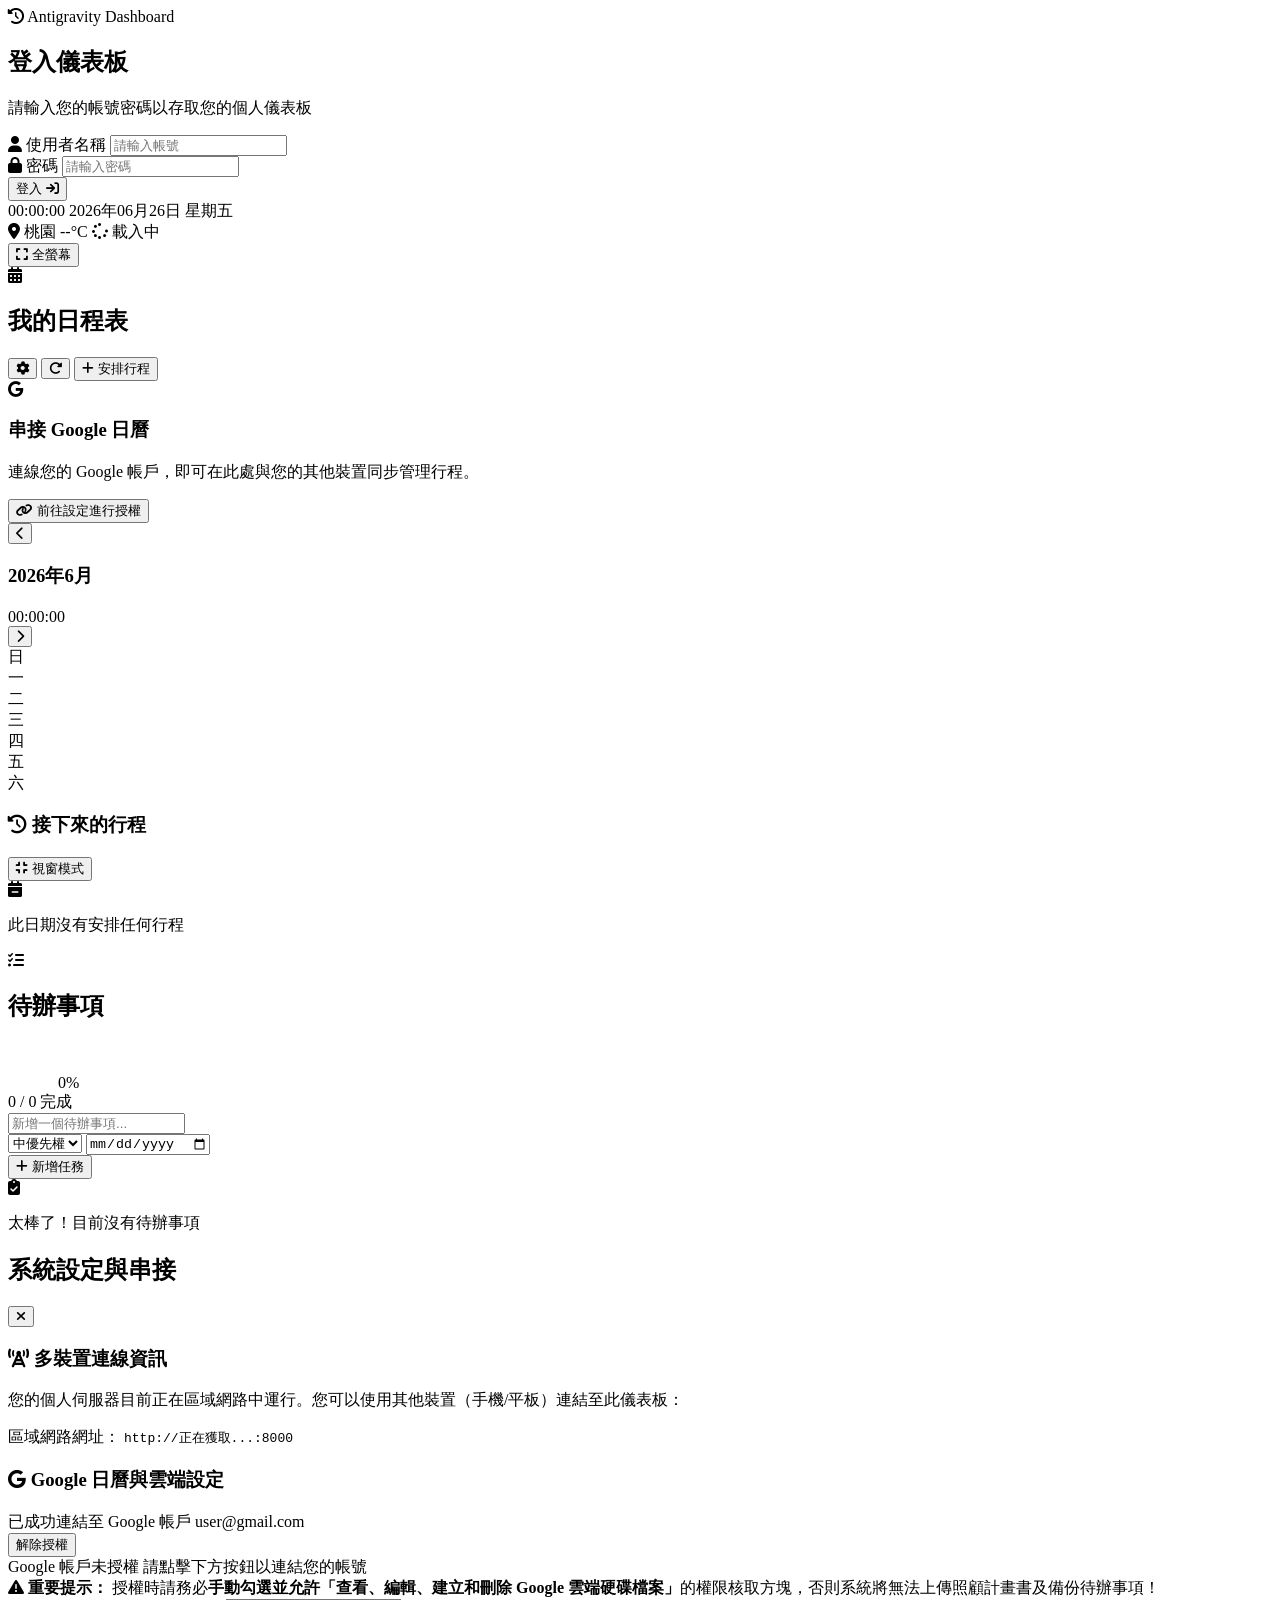
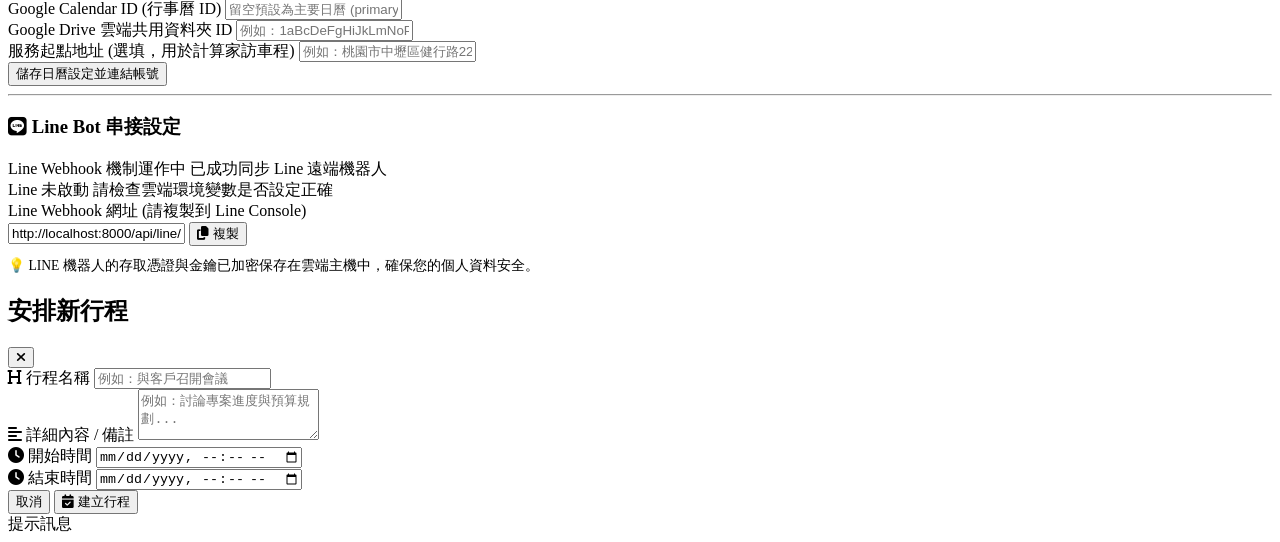
==== static/index.html @ 128f820b "Enhance cloud sync to backup case records and add warning note for Google Drive permissions in Setti" ====
<!DOCTYPE html>
<html lang="zh-TW">
<head>
    <script>
        window.onerror = function(message, source, lineno, colno, error) {
            var payload = {
                message: message || '',
                source: source || '',
                lineno: lineno || 0,
                colno: colno || 0,
                stack: error ? error.stack : ''
            };
            fetch('/api/debug/js-error', {
                method: 'POST',
                headers: { 'Content-Type': 'application/json' },
                body: JSON.stringify(payload)
            }).catch(function(){});
            return false;
        };
    </script>
    <meta charset="UTF-8">
    <meta name="viewport" content="width=device-width, initial-scale=1.0">
    <title>個人智能生活儀表板 - 行事曆 & 待辦事項</title>
    <!-- Google Fonts -->
    <link rel="preconnect" href="https://fonts.googleapis.com">
    <link rel="preconnect" href="https://fonts.gstatic.com" crossorigin>
    <link href="https://fonts.googleapis.com/css2?family=Inter:wght@300;400;500;600;700&family=Outfit:wght@300;400;500;600;700;800&display=swap" rel="stylesheet">
    <!-- FontAwesome for Icons -->
    <link rel="stylesheet" href="https://cdnjs.cloudflare.com/ajax/libs/font-awesome/6.4.0/css/all.min.css">
    <!-- Main Stylesheet -->
    <link rel="stylesheet" href="/styles.css?v=20.0">
</head>
<body>
    
    <!-- Background Glowing Orbs -->
    <div class="orb-container">
        <div class="orb orb-1"></div>
        <div class="orb orb-2"></div>
        <div class="orb orb-3"></div>
    </div>

    <!-- 1. LOGIN / REGISTER VIEW -->
    <div id="login-view" class="auth-container hidden">
        <div class="auth-card">
            <div class="auth-header">
                <div class="logo">
                    <i class="fa-solid fa-clock-rotate-left logo-icon"></i>
                    <span>Antigravity Dashboard</span>
                </div>
                <h2 id="auth-title">登入儀表板</h2>
                <p id="auth-subtitle">請輸入您的帳號密碼以存取您的個人儀表板</p>
            </div>
            
            <form id="auth-form" onsubmit="handleAuthSubmit(event)">
                <div class="input-group">
                    <label for="username"><i class="fa-solid fa-user"></i> 使用者名稱</label>
                    <input type="text" id="username" required placeholder="請輸入帳號" autocomplete="username">
                </div>
                
                <div class="input-group">
                    <label for="password"><i class="fa-solid fa-lock"></i> 密碼</label>
                    <input type="password" id="password" required placeholder="請輸入密碼" autocomplete="current-password">
                </div>
                
                <div id="auth-error" class="error-msg hidden"></div>
                
                <button type="submit" id="auth-submit-btn" class="btn btn-primary btn-block">
                    <span>登入</span> <i class="fa-solid fa-arrow-right-to-bracket"></i>
                </button>
            </form>
        </div>
    </div>

    <!-- 2. MAIN DASHBOARD VIEW -->
    <div id="dashboard-view" class="dashboard-container hidden">
        
        <!-- Header -->
        <header class="dashboard-header">
            <div class="header-left">
                <div class="clock-display">
                    <span id="clock-time">00:00:00</span>
                    <span id="clock-date">2026年06月26日 星期五</span>
                </div>
            </div>
            
            <!-- Real-time Weather Widget -->
            <div class="header-center">
                <div class="weather-display" id="weather-widget">
                    <div class="weather-info">
                        <span class="weather-location"><i class="fa-solid fa-location-dot"></i> 桃園</span>
                        <span id="weather-temp">--°C</span>
                        <span id="weather-cond"><i class="fa-solid fa-spinner fa-spin"></i> 載入中</span>
                    </div>
                </div>
            </div>
            
            <div class="header-right">
                <button class="btn btn-secondary" id="fullscreen-btn" onclick="toggleFullscreen()" title="切換全螢幕">
                    <i class="fa-solid fa-expand"></i> <span>全螢幕</span>
                </button>
            </div>
        </header>

        <!-- Main Workspace Grid -->
        <main class="dashboard-grid">
            
            <!-- Left Side: Google Calendar Sync -->
            <section class="grid-card calendar-card">
                <div class="card-header">
                    <div class="header-title">
                        <i class="fa-solid fa-calendar-days icon-accent-calendar"></i>
                        <h2>我的日程表</h2>
                    </div>
                    <div class="card-actions">
                        <button class="btn btn-secondary btn-icon-only" onclick="openSettingsModal()" title="系統設定">
                            <i class="fa-solid fa-gear"></i>
                        </button>
                        <button class="btn btn-secondary btn-icon-only" onclick="fetchEvents()" title="重新整理">
                            <i class="fa-solid fa-rotate-right"></i>
                        </button>
                        <button class="btn btn-primary" onclick="openAddEventModal()">
                            <i class="fa-solid fa-plus"></i> <span>安排行程</span>
                        </button>
                    </div>
                </div>

                <!-- Calendar Content -->
                <div id="calendar-disconnected-state" class="calendar-disconnected-overlay hidden">
                    <div class="disconnected-content">
                        <div class="icon-glow">
                            <i class="fa-brands fa-google"></i>
                        </div>
                        <h3>串接 Google 日曆</h3>
                        <p>連線您的 Google 帳戶，即可在此處與您的其他裝置同步管理行程。</p>
                        <button class="btn btn-primary" onclick="openSettingsModal()">
                            <i class="fa-solid fa-link"></i> 前往設定進行授權
                        </button>
                    </div>
                </div>

                <div id="calendar-connected-state" class="calendar-inner-grid">
                    <!-- Mini Month Calendar -->
                    <div class="mini-calendar-container">
                        <div class="mini-calendar-header">
                            <button onclick="changeMonth(-1)"><i class="fa-solid fa-chevron-left"></i></button>
                            <div class="calendar-title-group">
                                <h3 id="mini-calendar-month-year">2026年6月</h3>
                                <span id="mini-calendar-clock" class="mini-calendar-clock hidden">00:00:00</span>
                            </div>
                            <button onclick="changeMonth(1)"><i class="fa-solid fa-chevron-right"></i></button>
                        </div>
                        <div class="mini-calendar-weekdays">
                            <div>日</div><div>一</div><div>二</div><div>三</div><div>四</div><div>五</div><div>六</div>
                        </div>
                        <div id="mini-calendar-days" class="mini-calendar-days">
                            <!-- Dynamic days -->
                        </div>
                    </div>
                </div>
            </section>

            <!-- Right Side: Vertical Card Split into Upper (Upcoming Events) and Lower (To-Dos) -->
            <section class="grid-card todo-card split-vertical-card">
                <!-- Upper Half: 接下來的行程 -->
                <div class="split-card-section upper-section">
                    <div class="events-timeline">
                        <div class="events-timeline-header">
                            <h3><i class="fa-solid fa-clock-rotate-left icon-accent-calendar"></i> 接下來的行程</h3>
                            <button class="btn btn-secondary btn-sm" id="fullscreen-btn-inline" onclick="toggleFullscreen()" title="切換全螢幕">
                                <i class="fa-solid fa-compress"></i> <span>視窗模式</span>
                            </button>
                        </div>
                        <div id="events-list-empty" class="empty-state hidden">
                            <i class="fa-solid fa-calendar-minus empty-icon"></i>
                            <p>此日期沒有安排任何行程</p>
                        </div>
                        <div id="events-list" class="events-list">
                            <!-- Dynamic events -->
                        </div>
                    </div>
                </div>

                <div class="split-section-divider"></div>

                <!-- Lower Half: 待辦事項 -->
                <div class="split-card-section lower-section">
                    <div class="card-header">
                        <div class="header-title">
                            <i class="fa-solid fa-list-check icon-accent-todo"></i>
                            <h2>待辦事項</h2>
                        </div>
                        <div class="todo-progress-container">
                            <div class="progress-ring-box">
                                <svg class="progress-ring" width="46" height="46">
                                    <circle class="progress-ring-bg" stroke="rgba(255,255,255,0.05)" stroke-width="4" fill="transparent" r="18" cx="23" cy="23"/>
                                    <circle id="todo-progress-circle" class="progress-ring-bar" stroke="url(#todo-gradient)" stroke-width="4" stroke-dasharray="113" stroke-dashoffset="113" stroke-linecap="round" fill="transparent" r="18" cx="23" cy="23"/>
                                    <defs>
                                        <linearGradient id="todo-gradient" x1="0%" y1="0%" x2="100%" y2="100%">
                                            <stop offset="0%" stop-color="#ff8c00" />
                                            <stop offset="100%" stop-color="#ff007f" />
                                        </linearGradient>
                                    </defs>
                                </svg>
                                <span id="todo-progress-percentage" class="progress-text">0%</span>
                            </div>
                            <span id="todo-progress-count" class="todo-progress-label">0 / 0 完成</span>
                        </div>
                    </div>

                <!-- Add Todo Form -->
                <form id="todo-form" onsubmit="handleAddTodo(event)" class="todo-input-form">
                    <div class="todo-input-row">
                        <input type="text" id="todo-input-title" placeholder="新增一個待辦事項..." required autocomplete="off">
                        
                        <div class="todo-input-meta">
                            <select id="todo-input-priority" class="priority-select">
                                <option value="low">低優先權</option>
                                <option value="medium" selected>中優先權</option>
                                <option value="high">高優先權</option>
                            </select>
                            
                            <input type="date" id="todo-input-date" class="date-select">
                        </div>
                    </div>
                    <button type="submit" class="btn btn-todo-add">
                        <i class="fa-solid fa-plus"></i> 新增任務
                    </button>
                </form>

                <!-- Todo Scroll List -->
                <div class="todo-list-container">
                    <div id="todo-list-empty" class="empty-state hidden">
                        <i class="fa-solid fa-clipboard-check empty-icon"></i>
                        <p>太棒了！目前沒有待辦事項</p>
                    </div>
                    <ul id="todo-list" class="todo-list">
                        <!-- Dynamic items -->
                    </ul>
                </div>
                </div>
            </section>
        </main>
    </div>

    <!-- 3. SETTINGS MODAL -->
    <div id="settings-modal" class="modal-overlay hidden" onclick="closeSettingsModalOnOverlay(event)">
        <div class="modal-card settings-card" onclick="event.stopPropagation()">
            <div class="modal-header">
                <h2>系統設定與串接</h2>
                <button class="btn-close" onclick="closeSettingsModal()"><i class="fa-solid fa-xmark"></i></button>
            </div>
            
            <div class="modal-body settings-body">
                
                <!-- Access Info Card -->
                <div class="settings-section info-section">
                    <h3><i class="fa-solid fa-tower-cell"></i> 多裝置連線資訊</h3>
                    <p>您的個人伺服器目前正在區域網路中運行。您可以使用其他裝置（手機/平板）連結至此儀表板：</p>
                    <div class="connection-url-box">
                        <span class="url-label">區域網路網址：</span>
                        <code id="local-ip-address">http://正在獲取...:8000</code>
                    </div>
                </div>

                <!-- Google Calendar Section -->
                <div class="settings-section">
                    <h3><i class="fa-brands fa-google"></i> Google 日曆與雲端設定</h3>
                    
                    <div id="google-status-connected" class="api-status-card connected hidden">
                        <div class="status-indicator-dot"></div>
                        <div class="status-info">
                            <span class="status-title">已成功連結至 Google 帳戶</span>
                            <span id="google-user-email" class="status-desc">user@gmail.com</span>
                        </div>
                        <button class="btn btn-danger btn-sm" onclick="disconnectGoogle()">解除授權</button>
                    </div>

                    <div id="google-status-disconnected" class="api-status-card disconnected">
                        <div class="status-indicator-dot"></div>
                        <div class="status-info">
                            <span class="status-title">Google 帳戶未授權</span>
                            <span class="status-desc">請點擊下方按鈕以連結您的帳號</span>
                        </div>
                    </div>

                    <div class="google-auth-warning-alert">
                        <i class="fa-solid fa-triangle-exclamation"></i>
                        <span><strong>重要提示：</strong> 授權時請務必<strong>手動勾選並允許「查看、編輯、建立和刪除 Google 雲端硬碟檔案」</strong>的權限核取方塊，否則系統將無法上傳照顧計畫書及備份待辦事項！</span>
                    </div>

                    <form id="google-settings-form" onsubmit="handleSaveGoogleSettings(event)" class="settings-form">
                        <!-- Hidden inputs for client credentials since they are in environment variables -->
                        <div style="display: none;">
                            <input type="password" id="google-client-id" value="">
                            <input type="password" id="google-client-secret" value="">
                            <textarea id="google-service-account-json"></textarea>
                        </div>

                        <div class="input-group">
                            <label for="google-calendar-id">Google Calendar ID (行事曆 ID)</label>
                            <input type="text" id="google-calendar-id" placeholder="留空預設為主要日曆 (primary)" autocomplete="off">
                        </div>
                        <div class="input-group">
                            <label for="google-drive-folder-id">Google Drive 雲端共用資料夾 ID</label>
                            <input type="text" id="google-drive-folder-id" placeholder="例如：1aBcDeFgHiJkLmNoPqRsTuVwXyZ" autocomplete="off">
                        </div>
                        <div class="input-group">
                            <label for="google-starting-address">服務起點地址 (選填，用於計算家訪車程)</label>
                            <input type="text" id="google-starting-address" placeholder="例如：桃園市中壢區健行路229號" autocomplete="off">
                        </div>
                        
                        <div class="settings-action-row">
                            <button type="submit" class="btn btn-primary">儲存日曆設定並連結帳號</button>
                        </div>
                    </form>
                </div>

                <hr class="settings-divider">

                <!-- Line Bot Section -->
                <div class="settings-section">
                    <h3><i class="fa-brands fa-line"></i> Line Bot 串接設定</h3>
                    
                    <div id="line-status-connected" class="api-status-card connected hidden">
                        <div class="status-indicator-dot"></div>
                        <div class="status-info">
                            <span class="status-title">Line Webhook 機制運作中</span>
                            <span class="status-desc">已成功同步 Line 遠端機器人</span>
                        </div>
                    </div>

                    <div id="line-status-disconnected" class="api-status-card disconnected hidden">
                        <div class="status-indicator-dot"></div>
                        <div class="status-info">
                            <span class="status-title">Line 未啟動</span>
                            <span class="status-desc">請檢查雲端環境變數是否設定正確</span>
                        </div>
                    </div>

                    <form id="line-settings-form" onsubmit="handleSaveLineSettings(event)" class="settings-form">
                        <div class="input-group">
                            <label>Line Webhook 網址 (請複製到 Line Console)</label>
                            <div class="copy-input-row">
                                <input type="text" id="line-webhook-url" readonly value="http://localhost:8000/api/line/webhook">
                                <button type="button" class="btn btn-secondary" onclick="copyWebhookUrl()"><i class="fa-solid fa-copy"></i> 複製</button>
                            </div>
                        </div>

                        <!-- Hidden Line credentials since they are permanently managed in Render Environment -->
                        <div style="display: none;">
                            <input type="password" id="line-channel-token" value="placeholder">
                            <input type="password" id="line-channel-secret" value="placeholder">
                            <input type="password" id="line-user-id" value="placeholder">
                            <input type="password" id="gemini-api-key" value="placeholder">
                        </div>

                        <div class="settings-action-row" style="margin-top: 10px;">
                            <span class="input-helper" style="font-size: 0.85rem; color: var(--text-muted);">
                                💡 LINE 機器人的存取憑證與金鑰已加密保存在雲端主機中，確保您的個人資料安全。
                            </span>
                        </div>
                    </form>
                </div>

            </div>
        </div>
    </div>

    <!-- 4. ADD CALENDAR EVENT MODAL -->
    <div id="add-event-modal" class="modal-overlay hidden" onclick="closeAddEventModalOnOverlay(event)">
        <div class="modal-card event-modal-card" onclick="event.stopPropagation()">
            <div class="modal-header">
                <h2>安排新行程</h2>
                <button class="btn-close" onclick="closeAddEventModal()"><i class="fa-solid fa-xmark"></i></button>
            </div>
            <form id="event-form" onsubmit="handleCreateEvent(event)">
                <div class="modal-body">
                    <div class="input-group">
                        <label for="event-summary"><i class="fa-solid fa-heading"></i> 行程名稱</label>
                        <input type="text" id="event-summary" required placeholder="例如：與客戶召開會議" autocomplete="off">
                    </div>
                    
                    <div class="input-group">
                        <label for="event-description"><i class="fa-solid fa-align-left"></i> 詳細內容 / 備註</label>
                        <textarea id="event-description" placeholder="例如：討論專案進度與預算規劃..." rows="3"></textarea>
                    </div>
                    
                    <div class="modal-form-row">
                        <div class="input-group">
                            <label for="event-start"><i class="fa-solid fa-clock"></i> 開始時間</label>
                            <input type="datetime-local" id="event-start" required>
                        </div>
                        <div class="input-group">
                            <label for="event-end"><i class="fa-solid fa-clock"></i> 結束時間</label>
                            <input type="datetime-local" id="event-end" required>
                        </div>
                    </div>
                </div>
                <div class="modal-footer">
                    <button type="button" class="btn btn-secondary" onclick="closeAddEventModal()">取消</button>
                    <button type="submit" class="btn btn-primary"><i class="fa-solid fa-calendar-check"></i> 建立行程</button>
                </div>
            </form>
        </div>
    </div>

    <!-- Notification Toast -->
    <div id="toast" class="toast-container hidden">
        <span id="toast-message">提示訊息</span>
    </div>

    <!-- Main JS logic -->
    <script src="/app.js?v=20.0"></script>
</body>
</html>
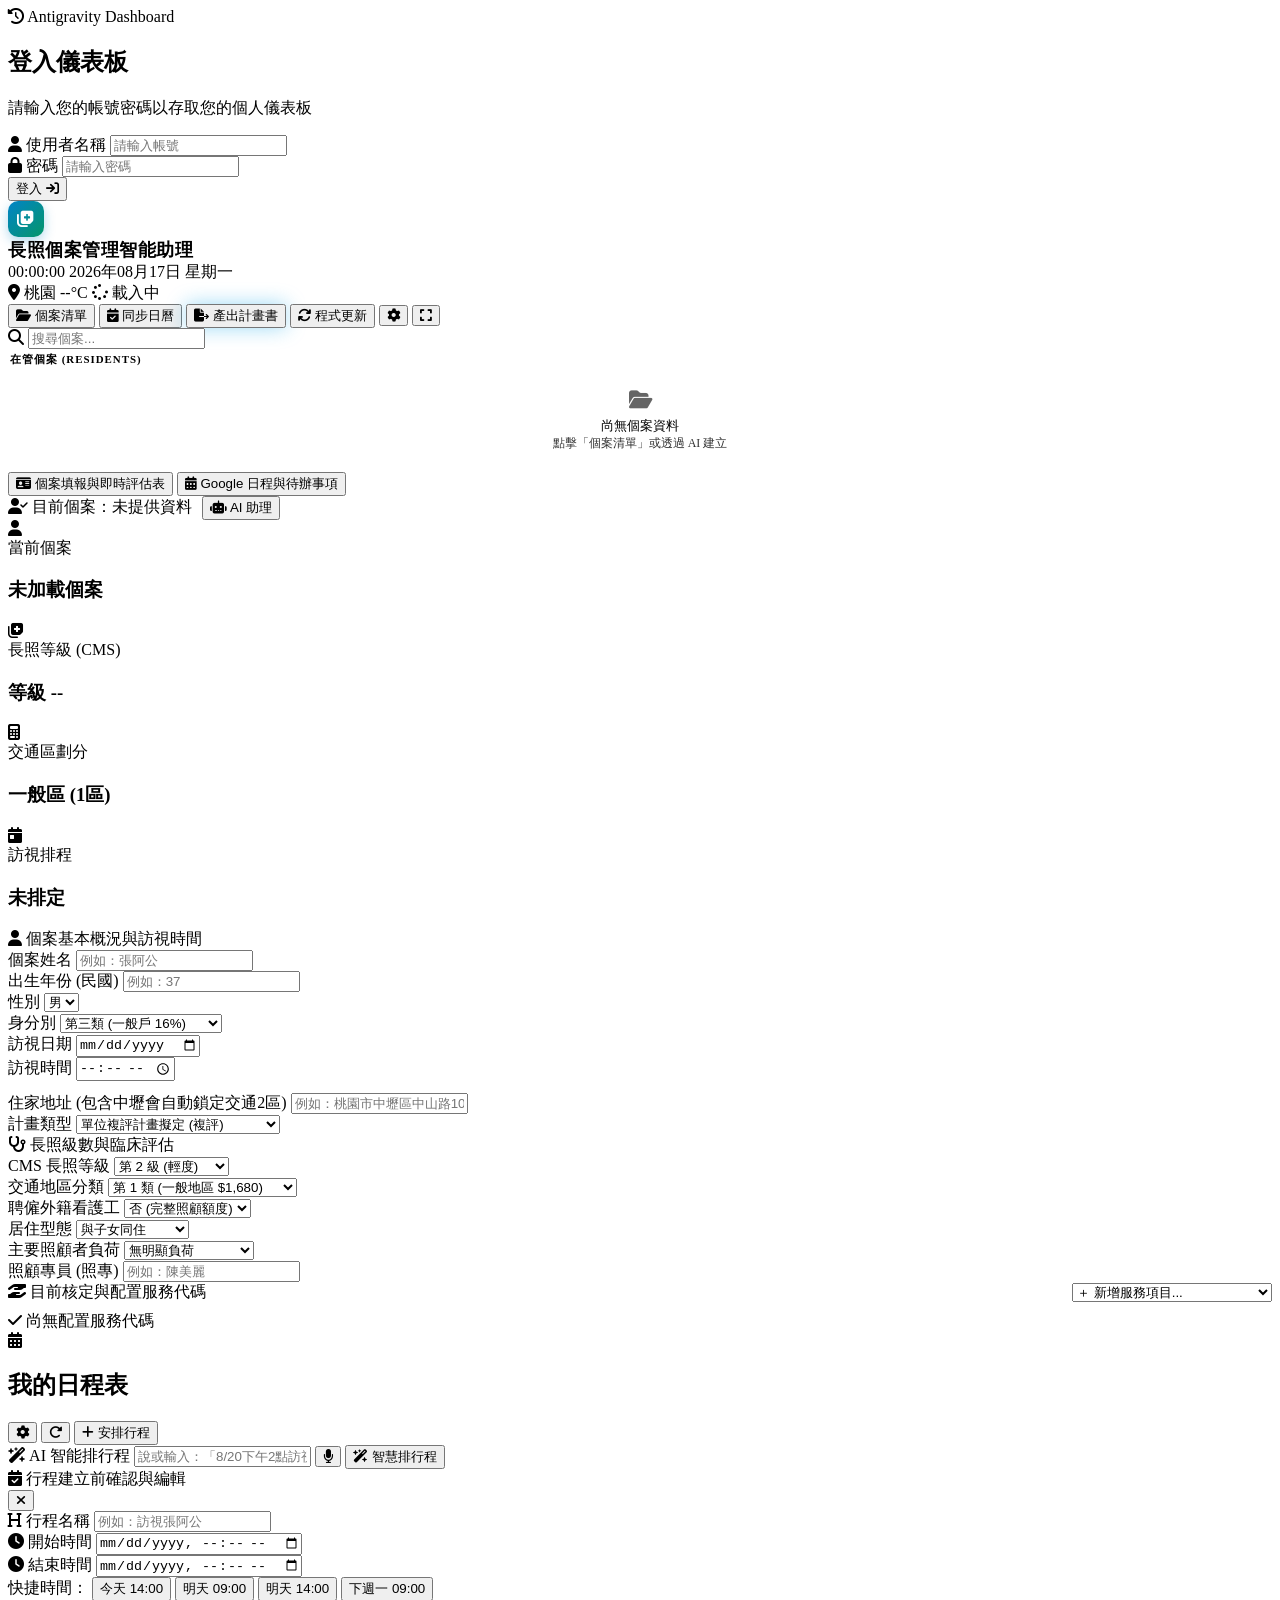
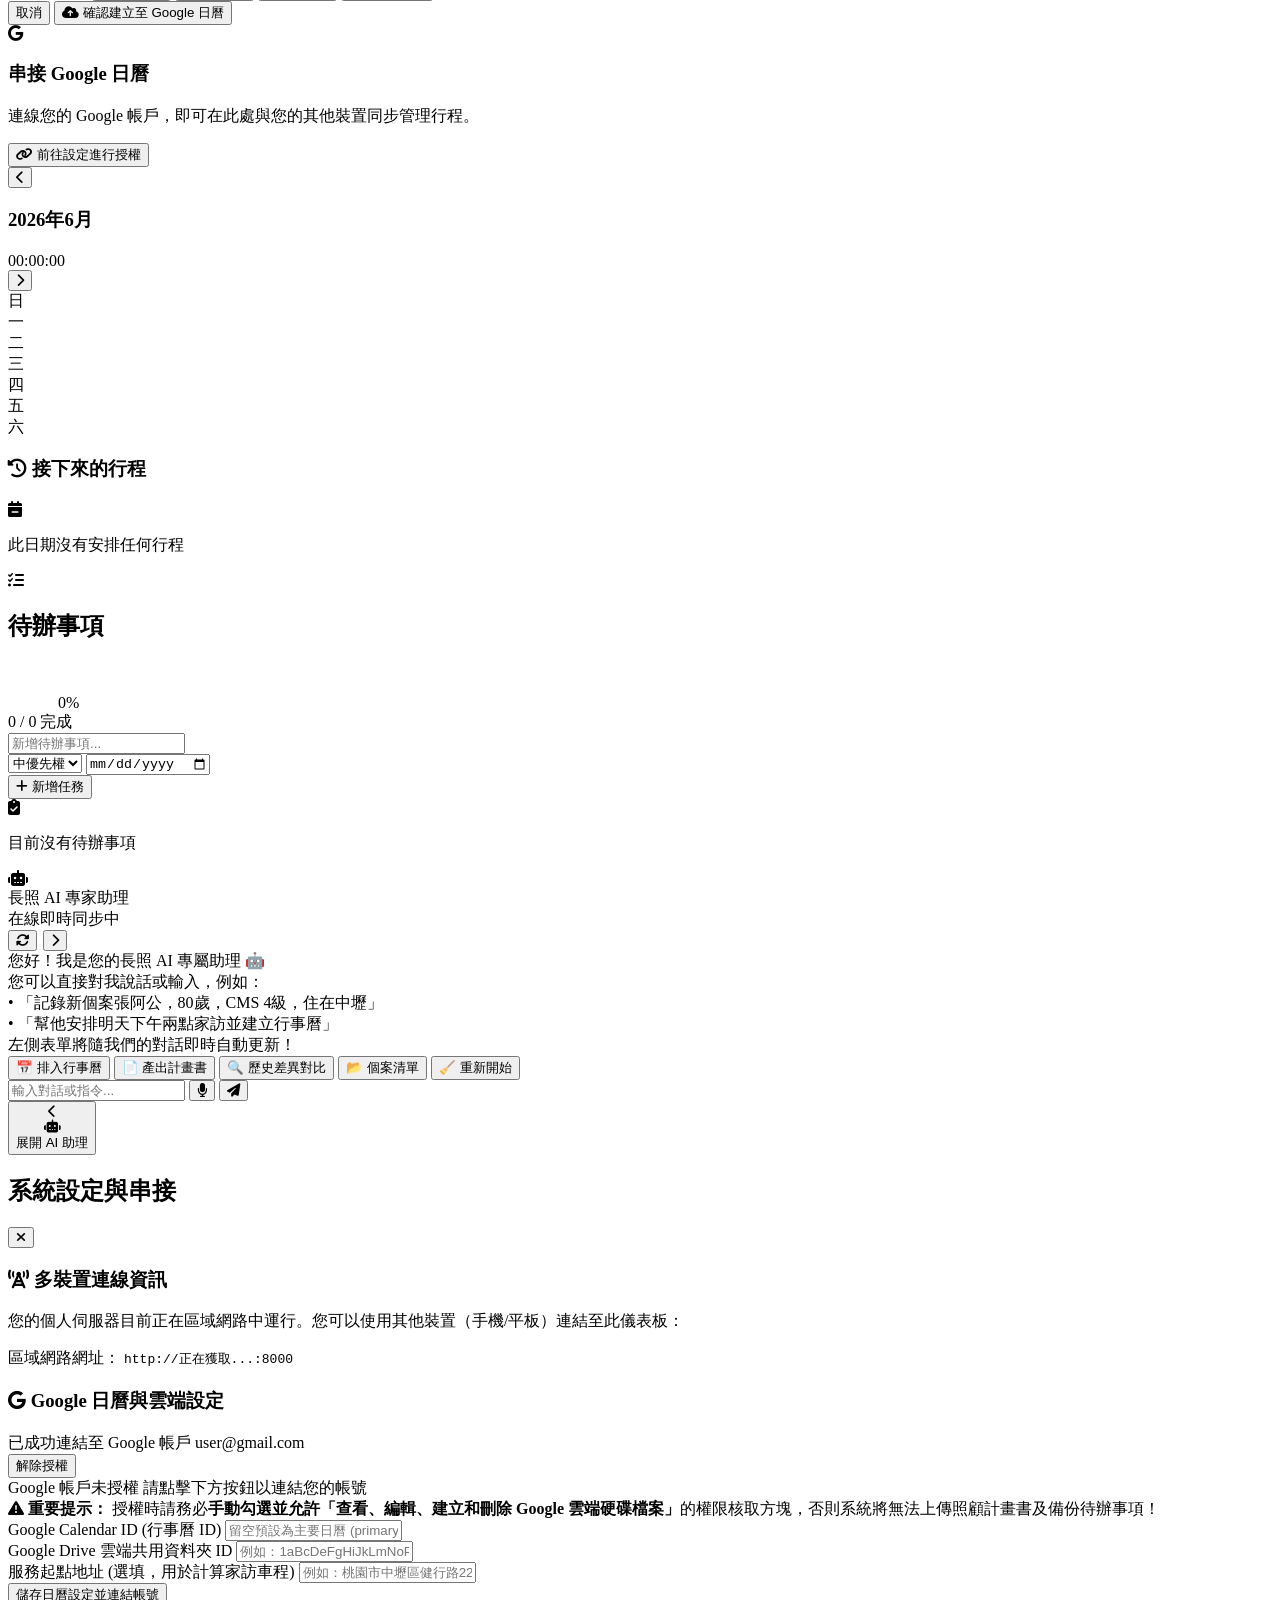
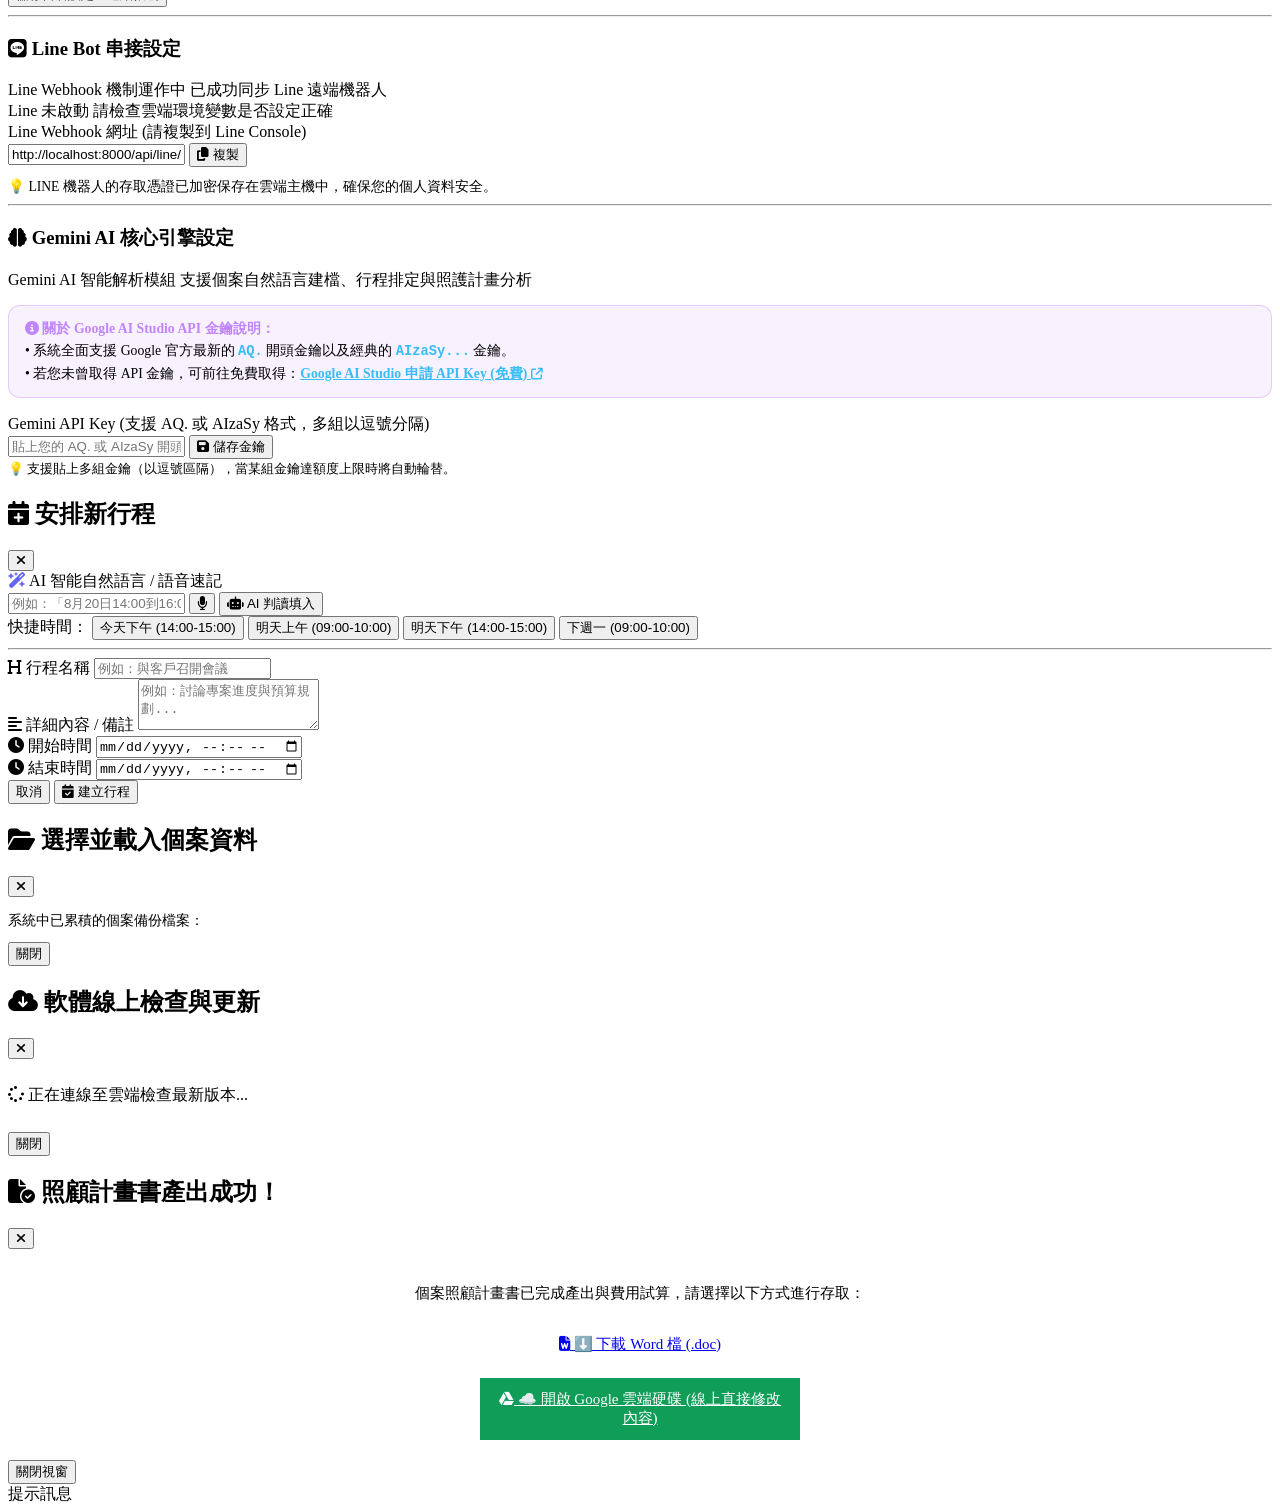
==== commit 190295ed: "fix(tablet): add dedicated tablet dashboard, bypass session expiry on endpoints, and enable 0.0.0.0 " ====
--- a/static/index.html
+++ b/static/index.html
@@ -28,9 +28,9 @@
     <!-- FontAwesome for Icons -->
     <link rel="stylesheet" href="https://cdnjs.cloudflare.com/ajax/libs/font-awesome/6.4.0/css/all.min.css">
     <!-- Main Stylesheet -->
-    <link rel="stylesheet" href="/styles.css?v=20.0">
+    <link rel="stylesheet" href="/styles.css?v=33.0">
 </head>
-<body>
+<body data-theme="light">
     
     <!-- Background Glowing Orbs -->
     <div class="orb-container">
@@ -77,9 +77,15 @@
         <!-- Header -->
         <header class="dashboard-header">
             <div class="header-left">
+                <div class="logo-group">
+                    <div style="width: 36px; height: 36px; border-radius: 10px; background: linear-gradient(135deg, #0284c7 0%, #059669 100%); display: flex; align-items: center; justify-content: center; box-shadow: 0 4px 12px rgba(2, 132, 199, 0.3); flex-shrink: 0;">
+                        <i class="fa-solid fa-notes-medical" style="font-size: 1.1rem; color: #ffffff;"></i>
+                    </div>
+                    <span style="font-family: inherit; font-size: 1.15rem; font-weight: 800; color: var(--text-primary); letter-spacing: 0.5px;">長照個案管理智能助理</span>
+                </div>
                 <div class="clock-display">
                     <span id="clock-time">00:00:00</span>
-                    <span id="clock-date">2026年06月26日 星期五</span>
+                    <span id="clock-date">2026年08月17日 星期一</span>
                 </div>
             </div>
             
@@ -95,151 +101,516 @@
             </div>
             
             <div class="header-right">
-                <button class="btn btn-secondary" id="fullscreen-btn" onclick="toggleFullscreen()" title="切換全螢幕">
-                    <i class="fa-solid fa-expand"></i> <span>全螢幕</span>
+                <button class="btn btn-secondary" onclick="openCaseSelectorModal()" title="載入個案資料">
+                    <i class="fa-solid fa-folder-open"></i> <span>個案清單</span>
                 </button>
+                <button class="btn btn-secondary" onclick="syncCalendarFromWeb()" title="同步至 Google 行事曆">
+                    <i class="fa-solid fa-calendar-check"></i> <span>同步日曆</span>
+                </button>
+                <button class="btn btn-primary btn-glow" onclick="generateCarePlan()" title="生成照顧計畫書 PDF/Word" style="box-shadow: 0 0 20px rgba(14, 165, 233, 0.4);">
+                    <i class="fa-solid fa-file-export"></i> <span>產出計畫書</span>
+                </button>
+                <button class="btn btn-secondary" onclick="openUpdateModal()" title="檢查與線上更新軟體">
+                    <i class="fa-solid fa-arrows-rotate"></i> <span>程式更新</span>
+                </button>
+                <button class="btn btn-secondary btn-icon-only" onclick="openSettingsModal()" title="系統設定">
+                    <i class="fa-solid fa-gear"></i>
+                </button>
+                <button class="btn btn-secondary btn-icon-only" id="fullscreen-btn" onclick="toggleFullscreen()" title="切換全螢幕">
+                    <i class="fa-solid fa-expand"></i>
+                </button>
             </div>
         </header>
 
-        <!-- Main Workspace Grid -->
-        <main class="dashboard-grid">
+        <!-- Main Workstation 3-Column Layout -->
+        <div class="workstation-container">
             
-            <!-- Left Side: Google Calendar Sync -->
-            <section class="grid-card calendar-card">
-                <div class="card-header">
-                    <div class="header-title">
-                        <i class="fa-solid fa-calendar-days icon-accent-calendar"></i>
-                        <h2>我的日程表</h2>
-                    </div>
-                    <div class="card-actions">
-                        <button class="btn btn-secondary btn-icon-only" onclick="openSettingsModal()" title="系統設定">
-                            <i class="fa-solid fa-gear"></i>
+            <!-- Left Column: Resident Profile Cards Sidebar (Design Mockup Layout) -->
+            <aside class="workstation-sidebar">
+                <div class="sidebar-search-box">
+                    <i class="fa-solid fa-magnifying-glass sidebar-search-icon"></i>
+                    <input type="text" placeholder="搜尋個案..." class="sidebar-search-input" id="sidebar-case-search">
+                </div>
+                
+                <div style="font-size: 0.68rem; font-weight: 700; text-transform: uppercase; letter-spacing: 1px; color: var(--text-muted); margin: 4px 0 2px 2px;">
+                    在管個案 (RESIDENTS)
+                </div>
+                
+                <div class="resident-card-list" id="sidebar-resident-list">
+                    <div style="padding: 20px 10px; text-align: center; color: var(--text-muted); font-size: 0.8rem;">
+                        <i class="fa-solid fa-folder-open" style="margin-bottom: 8px; font-size: 1.3rem; display: block; opacity: 0.6;"></i>
+                        尚無個案資料<br>
+                        <span style="font-size: 0.75rem; opacity: 0.8;">點擊「個案清單」或透過 AI 建立</span>
+                    </div>
+                </div>
+            </aside>
+            
+            <!-- Workstation Middle Stage: Case Builder Form & Agenda Tabs -->
+            <div class="workstation-left">
+                
+                <!-- Tab Navbar -->
+                <div class="tab-navbar">
+                    <div class="tab-btn-group">
+                        <button class="tab-btn active" id="tab-btn-builder" onclick="switchWorktab('builder')">
+                            <i class="fa-solid fa-id-card"></i> <span>個案填報與即時評估表</span>
                         </button>
-                        <button class="btn btn-secondary btn-icon-only" onclick="fetchEvents()" title="重新整理">
-                            <i class="fa-solid fa-rotate-right"></i>
+                        <button class="tab-btn" id="tab-btn-agenda" onclick="switchWorktab('agenda')">
+                            <i class="fa-solid fa-calendar-days"></i> <span>Google 日程與待辦事項</span>
                         </button>
-                        <button class="btn btn-primary" onclick="openAddEventModal()">
-                            <i class="fa-solid fa-plus"></i> <span>安排行程</span>
+                    </div>
+                    
+                    <div class="tab-navbar-right" style="display: flex; align-items: center; gap: 10px;">
+                        <div class="case-badge-pill" id="current-case-badge">
+                            <i class="fa-solid fa-user-check"></i>
+                            <span id="case-badge-text">目前個案：未提供資料</span>
+                        </div>
+                        <button type="button" class="btn-toggle-ai-pill" id="btn-toggle-ai-header" onclick="toggleRightSidebar()" title="開啟/收合 AI 助理">
+                            <i class="fa-solid fa-robot"></i>
+                            <span class="ai-toggle-text">AI 助理</span>
                         </button>
                     </div>
                 </div>
 
-                <!-- Calendar Content -->
-                <div id="calendar-disconnected-state" class="calendar-disconnected-overlay hidden">
-                    <div class="disconnected-content">
-                        <div class="icon-glow">
-                            <i class="fa-brands fa-google"></i>
-                        </div>
-                        <h3>串接 Google 日曆</h3>
-                        <p>連線您的 Google 帳戶，即可在此處與您的其他裝置同步管理行程。</p>
-                        <button class="btn btn-primary" onclick="openSettingsModal()">
-                            <i class="fa-solid fa-link"></i> 前往設定進行授權
+                <!-- Tab Pane 1: Care Plan & Case Builder Forms -->
+                <div class="tab-pane" id="pane-case-builder">
+
+                    <!-- High-End Summary Metrics Bar -->
+                    <div class="metrics-summary-grid">
+                        <div class="metric-card">
+                            <div class="metric-icon cyan"><i class="fa-solid fa-user"></i></div>
+                            <div class="metric-data">
+                                <span class="metric-label">當前個案</span>
+                                <h3 id="metric-case-name" class="metric-value">未加載個案</h3>
+                            </div>
+                        </div>
+                        <div class="metric-card">
+                            <div class="metric-icon purple"><i class="fa-solid fa-notes-medical"></i></div>
+                            <div class="metric-data">
+                                <span class="metric-label">長照等級 (CMS)</span>
+                                <h3 id="metric-cms-level" class="metric-value">等級 --</h3>
+                            </div>
+                        </div>
+                        <div class="metric-card">
+                            <div class="metric-icon emerald"><i class="fa-solid fa-calculator"></i></div>
+                            <div class="metric-data">
+                                <span class="metric-label">交通區劃分</span>
+                                <h3 id="metric-fee-estimate" class="metric-value">一般區 (1區)</h3>
+                            </div>
+                        </div>
+                        <div class="metric-card">
+                            <div class="metric-icon orange"><i class="fa-solid fa-calendar-day"></i></div>
+                            <div class="metric-data">
+                                <span class="metric-label">訪視排程</span>
+                                <h3 id="metric-visit-date" class="metric-value">未排定</h3>
+                            </div>
+                        </div>
+                    </div>
+
+                    <div class="case-builder-card">
+                        
+                        <!-- 1. 基本概況 -->
+                        <div class="form-section">
+                            <div class="section-title">
+                                <i class="fa-solid fa-user"></i> <span>個案基本概況與訪視時間</span>
+                            </div>
+                            <div class="form-grid-3">
+                                <div class="form-control-group">
+                                    <label for="cb-name">個案姓名</label>
+                                    <input type="text" id="cb-name" class="form-control-input" placeholder="例如：張阿公" oninput="updateStateFromForm()" onchange="updateStateFromForm()">
+                                </div>
+                                <div class="form-control-group">
+                                    <label for="cb-birthYear">出生年份 (民國)</label>
+                                    <input type="text" id="cb-birthYear" class="form-control-input" placeholder="例如：37" oninput="updateStateFromForm()" onchange="updateStateFromForm()">
+                                </div>
+                                <div class="form-control-group">
+                                    <label for="cb-gender">性別</label>
+                                    <select id="cb-gender" class="form-control-select" onchange="updateStateFromForm()">
+                                        <option value="男">男</option>
+                                        <option value="女">女</option>
+                                    </select>
+                                </div>
+                                <div class="form-control-group">
+                                    <label for="cb-statusVal">身分別</label>
+                                    <select id="cb-statusVal" class="form-control-select" onchange="updateStateFromForm()">
+                                        <option value="1">第三類 (一般戶 16%)</option>
+                                        <option value="2">第二類 (中低收入戶 5%)</option>
+                                        <option value="3">第一類 (低收入戶 0%)</option>
+                                    </select>
+                                </div>
+                                <div class="form-control-group">
+                                    <label for="cb-visitDate">訪視日期</label>
+                                    <input type="date" id="cb-visitDate" class="form-control-input" oninput="updateStateFromForm()" onchange="updateStateFromForm()">
+                                </div>
+                                <div class="form-control-group">
+                                    <label for="cb-visitTime">訪視時間</label>
+                                    <input type="time" id="cb-visitTime" class="form-control-input" oninput="updateStateFromForm()" onchange="updateStateFromForm()">
+                                </div>
+                            </div>
+                            
+                            <div class="form-grid-2" style="margin-top: 12px;">
+                                <div class="form-control-group">
+                                    <label for="cb-address">住家地址 (包含中壢會自動鎖定交通2區)</label>
+                                    <input type="text" id="cb-address" class="form-control-input" placeholder="例如：桃園市中壢區中山路100號" oninput="updateStateFromForm()" onchange="updateStateFromForm()">
+                                </div>
+                                <div class="form-control-group">
+                                    <label for="cb-planType">計畫類型</label>
+                                    <select id="cb-planType" class="form-control-select" onchange="updateStateFromForm()">
+                                        <option value="ReEval">單位複評計畫擬定 (複評)</option>
+                                        <option value="AA01">AA01家訪擬定照顧計畫 (AA01)</option>
+                                        <option value="ChuZhun">出院準備家訪 (出準)</option>
+                                        <option value="NewCase">新案家訪 (新案)</option>
+                                        <option value="CoVisit">共訪</option>
+                                        <option value="PlanChange">計畫異動</option>
+                                        <option value="Private">私人行程/開會休假</option>
+                                    </select>
+                                </div>
+                            </div>
+                        </div>
+
+                        <!-- 2. 臨床與長照需求評估 -->
+                        <div class="form-section">
+                            <div class="section-title">
+                                <i class="fa-solid fa-stethoscope"></i> <span>長照級數與臨床評估</span>
+                            </div>
+                            <div class="form-grid-3">
+                                <div class="form-control-group">
+                                    <label for="cb-cmsLvl">CMS 長照等級</label>
+                                    <select id="cb-cmsLvl" class="form-control-select" onchange="updateStateFromForm()">
+                                        <option value="2">第 2 級 (輕度)</option>
+                                        <option value="3">第 3 級</option>
+                                        <option value="4">第 4 級 (中度)</option>
+                                        <option value="5">第 5 級</option>
+                                        <option value="6">第 6 級 (重度)</option>
+                                        <option value="7">第 7 級</option>
+                                        <option value="8">第 8 級 (極重度)</option>
+                                    </select>
+                                </div>
+                                <div class="form-control-group">
+                                    <label for="cb-trafLvl">交通地區分類</label>
+                                    <select id="cb-trafLvl" class="form-control-select" onchange="updateStateFromForm()">
+                                        <option value="1">第 1 類 (一般地區 $1,680)</option>
+                                        <option value="2">第 2 類 (桃園/中壢等 $1,840)</option>
+                                        <option value="3">第 3 類 ($2,000)</option>
+                                        <option value="4">第 4 類 (偏鄉 $2,400)</option>
+                                    </select>
+                                </div>
+                                <div class="form-control-group">
+                                    <label for="cb-hasF">聘僱外籍看護工</label>
+                                    <select id="cb-hasF" class="form-control-select" onchange="updateStateFromForm()">
+                                        <option value="false">否 (完整照顧額度)</option>
+                                        <option value="true">是 (額度折減30%)</option>
+                                    </select>
+                                </div>
+                                <div class="form-control-group">
+                                    <label for="cb-livingStr">居住型態</label>
+                                    <select id="cb-livingStr" class="form-control-select" onchange="updateStateFromForm()">
+                                        <option value="與子女同住">與子女同住</option>
+                                        <option value="獨居">獨居</option>
+                                        <option value="與配偶同住">與配偶同住</option>
+                                        <option value="老老照顧">老老照顧</option>
+                                        <option value="與其他家屬同住">與其他家屬同住</option>
+                                    </select>
+                                </div>
+                                <div class="form-control-group">
+                                    <label for="cb-burdenStr">主要照顧者負荷</label>
+                                    <select id="cb-burdenStr" class="form-control-select" onchange="updateStateFromForm()">
+                                        <option value="無明顯負荷">無明顯負荷</option>
+                                        <option value="需輪班工作/無替手">需輪班工作/無替手</option>
+                                        <option value="自身有慢性病/年邁">自身有慢性病/年邁</option>
+                                        <option value="照顧技巧不足">照顧技巧不足</option>
+                                        <option value="經濟困難">經濟困難</option>
+                                    </select>
+                                </div>
+                                <div class="form-control-group">
+                                    <label for="cb-specialistName">照顧專員 (照專)</label>
+                                    <input type="text" id="cb-specialistName" class="form-control-input" placeholder="例如：陳美麗" onchange="updateStateFromForm()">
+                                </div>
+                            </div>
+                        </div>
+
+                        <!-- 3. 已配置長照服務代碼 -->
+                        <div class="form-section">
+                            <div style="display: flex; align-items: center; justify-content: space-between; margin-bottom: 8px;">
+                                <div class="section-title" style="margin-bottom: 0;">
+                                    <i class="fa-solid fa-hand-holding-hand"></i> <span>目前核定與配置服務代碼</span>
+                                </div>
+                                <select id="quick-add-service-select" class="service-pill-select" onchange="handleAddServiceFromSelect(this.value); this.value='';">
+                                    <option value="">＋ 新增服務項目...</option>
+                                    <option value="BA01">BA01 基本身體清潔 ($260)</option>
+                                    <option value="BA02">BA02 基本日常照顧 ($195)</option>
+                                    <option value="BA04">BA04 協助進食或管灌 ($130)</option>
+                                    <option value="BA05">BA05 餐食照顧 ($310)</option>
+                                    <option value="BA07">BA07 協助沐浴及洗頭 ($325)</option>
+                                    <option value="BA08">BA08 足部照護 ($500)</option>
+                                    <option value="BA10">BA10 翻身拍背 ($155)</option>
+                                    <option value="BA11">BA11 肢體關節活動 ($195)</option>
+                                    <option value="BA12">BA12 協助上下樓梯 ($130)</option>
+                                    <option value="BA13">BA13 陪同外出 ($195)</option>
+                                    <option value="BA14">BA14 陪同就醫 ($685)</option>
+                                    <option value="BA15">BA15 家務服務 ($195)</option>
+                                    <option value="BA16">BA16 代購代送 ($130)</option>
+                                    <option value="BA18">BA18 安全看視 ($200)</option>
+                                    <option value="BA20">BA20 陪伴服務 ($175)</option>
+                                    <option value="BA22">BA22 巡視服務 ($130)</option>
+                                    <option value="BA23">BA23 協助洗頭 ($200)</option>
+                                    <option value="BA24">BA24 協助排泄 ($220)</option>
+                                    <option value="CA08">CA08 個別化服務計畫 ($1500)</option>
+                                    <option value="CB01">CB01 營養照護 ($1500)</option>
+                                    <option value="CD02">CD02 居家護理指導 ($1500)</option>
+                                    <option value="GA09">GA09 居家喘息2小時 ($770)</option>
+                                </select>
+                            </div>
+                            <div id="active-services-container" class="services-chip-grid">
+                                <!-- Dynamic Service Tags -->
+                                <span class="service-code-tag"><i class="fa-solid fa-check"></i> 尚無配置服務代碼</span>
+                            </div>
+                        </div>
+
+                    </div>
+                </div>
+
+                <!-- Tab Pane 2: Google Calendar & Tasks Agenda -->
+                <div class="tab-pane hidden" id="pane-agenda">
+                    <main class="dashboard-grid" style="grid-template-columns: 1.1fr 0.9fr; gap: 16px;">
+                        
+                        <!-- Left Side: Google Calendar Sync -->
+                        <section class="grid-card calendar-card">
+                            <div class="card-header">
+                                <div class="header-title">
+                                    <i class="fa-solid fa-calendar-days icon-accent-calendar"></i>
+                                    <h2>我的日程表</h2>
+                                </div>
+                                <div class="card-actions">
+                                    <button class="btn btn-secondary btn-icon-only" onclick="openSettingsModal()" title="系統設定">
+                                        <i class="fa-solid fa-gear"></i>
+                                    </button>
+                                    <button class="btn btn-secondary btn-icon-only" onclick="fetchEvents()" title="重新整理">
+                                        <i class="fa-solid fa-rotate-right"></i>
+                                    </button>
+                                    <button class="btn btn-primary" onclick="openAddEventModal()">
+                                        <i class="fa-solid fa-plus"></i> <span>安排行程</span>
+                                    </button>
+                                </div>
+                            </div>
+
+                            <!-- AI Quick Event Schedule Bar -->
+                            <div class="ai-quick-schedule-bar">
+                                <div class="ai-input-group">
+                                    <span class="ai-sparkle-badge"><i class="fa-solid fa-wand-magic-sparkles"></i> AI 智能排行程</span>
+                                    <input type="text" id="dashboard-ai-event-input" placeholder="說或輸入：「8/20下午2點訪視張阿公」或「明天早上9點開會」..." oninput="handleAIInputLive(this.value)" onkeydown="if(event.key==='Enter') submitDashboardAIEvent()">
+                                    <button type="button" class="voice-mic-btn" id="dashboard-mic-btn" onclick="toggleVoiceInput('dashboard-ai-event-input', 'dashboard-mic-btn')" title="點擊進行語音輸入 (說話新增)">
+                                        <i class="fa-solid fa-microphone"></i>
+                                    </button>
+                                    <button type="button" class="btn btn-primary btn-ai-submit" id="dashboard-ai-submit-btn" onclick="submitDashboardAIEvent()" title="智慧判讀並展開確認卡片">
+                                        <i class="fa-solid fa-wand-magic-sparkles"></i> <span>智慧排行程</span>
+                                    </button>
+                                </div>
+                                <div id="dashboard-ai-event-status" class="ai-quick-status-msg hidden"></div>
+
+                                <!-- Inline Smart Schedule Card -->
+                                <div id="inline-smart-schedule-card" class="inline-smart-card hidden">
+                                    <div class="inline-card-header">
+                                        <div class="inline-card-title">
+                                            <i class="fa-solid fa-calendar-check text-primary"></i>
+                                            <span>行程建立前確認與編輯</span>
+                                        </div>
+                                        <button type="button" class="btn-close-card" onclick="closeInlineSmartCard()"><i class="fa-solid fa-xmark"></i></button>
+                                    </div>
+                                    <div class="inline-card-body">
+                                        <div class="inline-field-group">
+                                            <label><i class="fa-solid fa-heading"></i> 行程名稱</label>
+                                            <input type="text" id="inline-event-summary" placeholder="例如：訪視張阿公">
+                                        </div>
+                                        <div class="inline-time-row">
+                                            <div class="inline-field-group">
+                                                <label><i class="fa-solid fa-clock"></i> 開始時間</label>
+                                                <input type="datetime-local" id="inline-event-start">
+                                            </div>
+                                            <div class="inline-field-group">
+                                                <label><i class="fa-solid fa-clock"></i> 結束時間</label>
+                                                <input type="datetime-local" id="inline-event-end">
+                                            </div>
+                                        </div>
+                                        <div class="inline-quick-chips">
+                                            <span class="chip-label">快捷時間：</span>
+                                            <button type="button" class="time-chip" onclick="applyInlineTimeChip('today-pm')">今天 14:00</button>
+                                            <button type="button" class="time-chip" onclick="applyInlineTimeChip('tomorrow-am')">明天 09:00</button>
+                                            <button type="button" class="time-chip" onclick="applyInlineTimeChip('tomorrow-pm')">明天 14:00</button>
+                                            <button type="button" class="time-chip" onclick="applyInlineTimeChip('next-mon-am')">下週一 09:00</button>
+                                        </div>
+                                        <div id="inline-batch-preview" class="inline-batch-preview hidden"></div>
+                                    </div>
+                                    <div class="inline-card-footer">
+                                        <button type="button" class="btn btn-secondary btn-sm" onclick="closeInlineSmartCard()">取消</button>
+                                        <button type="button" class="btn btn-primary btn-sm" id="inline-confirm-submit-btn" onclick="confirmSaveInlineSmartCard()">
+                                            <i class="fa-solid fa-cloud-arrow-up"></i> <span>確認建立至 Google 日曆</span>
+                                        </button>
+                                    </div>
+                                </div>
+                            </div>
+
+                            <div id="calendar-disconnected-state" class="calendar-disconnected-overlay hidden">
+                                <div class="disconnected-content">
+                                    <div class="icon-glow">
+                                        <i class="fa-brands fa-google"></i>
+                                    </div>
+                                    <h3>串接 Google 日曆</h3>
+                                    <p>連線您的 Google 帳戶，即可在此處與您的其他裝置同步管理行程。</p>
+                                    <button class="btn btn-primary" onclick="openSettingsModal()">
+                                        <i class="fa-solid fa-link"></i> 前往設定進行授權
+                                    </button>
+                                </div>
+                            </div>
+
+                            <div id="calendar-connected-state" class="calendar-inner-grid">
+                                <div class="mini-calendar-container">
+                                    <div class="mini-calendar-header">
+                                        <button onclick="changeMonth(-1)"><i class="fa-solid fa-chevron-left"></i></button>
+                                        <div class="calendar-title-group">
+                                            <h3 id="mini-calendar-month-year">2026年6月</h3>
+                                            <span id="mini-calendar-clock" class="mini-calendar-clock hidden">00:00:00</span>
+                                        </div>
+                                        <button onclick="changeMonth(1)"><i class="fa-solid fa-chevron-right"></i></button>
+                                    </div>
+                                    <div class="mini-calendar-weekdays">
+                                        <div>日</div><div>一</div><div>二</div><div>三</div><div>四</div><div>五</div><div>六</div>
+                                    </div>
+                                    <div id="mini-calendar-days" class="mini-calendar-days">
+                                        <!-- Dynamic days -->
+                                    </div>
+                                </div>
+                            </div>
+                        </section>
+
+                        <!-- Right Side: Split Tasks & Timeline -->
+                        <section class="grid-card todo-card split-vertical-card">
+                            <div class="split-card-section upper-section">
+                                <div class="events-timeline">
+                                    <div class="events-timeline-header">
+                                        <h3><i class="fa-solid fa-clock-rotate-left icon-accent-calendar"></i> 接下來的行程</h3>
+                                    </div>
+                                    <div id="events-list-empty" class="empty-state hidden">
+                                        <i class="fa-solid fa-calendar-minus empty-icon"></i>
+                                        <p>此日期沒有安排任何行程</p>
+                                    </div>
+                                    <div id="events-list" class="events-list">
+                                        <!-- Dynamic events -->
+                                    </div>
+                                </div>
+                            </div>
+
+                            <div class="split-section-divider"></div>
+
+                            <div class="split-card-section lower-section">
+                                <div class="card-header">
+                                    <div class="header-title">
+                                        <i class="fa-solid fa-list-check icon-accent-todo"></i>
+                                        <h2>待辦事項</h2>
+                                    </div>
+                                    <div class="todo-progress-container">
+                                        <div class="progress-ring-box">
+                                            <svg class="progress-ring" width="46" height="46">
+                                                <circle class="progress-ring-bg" stroke="rgba(255,255,255,0.05)" stroke-width="4" fill="transparent" r="18" cx="23" cy="23"/>
+                                                <circle id="todo-progress-circle" class="progress-ring-bar" stroke="url(#todo-gradient)" stroke-width="4" stroke-dasharray="113" stroke-dashoffset="113" stroke-linecap="round" fill="transparent" r="18" cx="23" cy="23"/>
+                                            </svg>
+                                            <span id="todo-progress-percentage" class="progress-text">0%</span>
+                                        </div>
+                                        <span id="todo-progress-count" class="todo-progress-label">0 / 0 完成</span>
+                                    </div>
+                                </div>
+
+                                <form id="todo-form" onsubmit="handleAddTodo(event)" class="todo-input-form">
+                                    <div class="todo-input-row">
+                                        <input type="text" id="todo-input-title" placeholder="新增待辦事項..." required autocomplete="off">
+                                        <div class="todo-input-meta">
+                                            <select id="todo-input-priority" class="priority-select">
+                                                <option value="low">低優先權</option>
+                                                <option value="medium" selected>中優先權</option>
+                                                <option value="high">高優先權</option>
+                                            </select>
+                                            <input type="date" id="todo-input-date" class="date-select">
+                                        </div>
+                                    </div>
+                                    <button type="submit" class="btn btn-todo-add">
+                                        <i class="fa-solid fa-plus"></i> 新增任務
+                                    </button>
+                                </form>
+
+                                <div class="todo-list-container">
+                                    <div id="todo-list-empty" class="empty-state hidden">
+                                        <i class="fa-solid fa-clipboard-check empty-icon"></i>
+                                        <p>目前沒有待辦事項</p>
+                                    </div>
+                                    <ul id="todo-list" class="todo-list">
+                                        <!-- Dynamic items -->
+                                    </ul>
+                                </div>
+                            </div>
+                        </section>
+                    </main>
+                </div>
+            </div>
+
+            <!-- Workstation Right: Standalone AI Chatbot Sidebar -->
+            <aside class="ai-chat-sidebar" id="ai-chat-sidebar">
+                <div class="ai-sidebar-header">
+                    <div class="ai-bot-info">
+                        <div class="ai-bot-avatar">
+                            <i class="fa-solid fa-robot"></i>
+                        </div>
+                        <div>
+                            <div class="ai-bot-name">長照 AI 專家助理</div>
+                            <div class="ai-bot-status">
+                                <span class="status-dot-pulse"></span> 在線即時同步中
+                            </div>
+                        </div>
+                    </div>
+                    <div style="display: flex; align-items: center; gap: 6px;">
+                        <button class="btn btn-secondary btn-sm" onclick="resetChatSession()" title="清除目前紀錄">
+                            <i class="fa-solid fa-rotate"></i>
                         </button>
-                    </div>
-                </div>
-
-                <div id="calendar-connected-state" class="calendar-inner-grid">
-                    <!-- Mini Month Calendar -->
-                    <div class="mini-calendar-container">
-                        <div class="mini-calendar-header">
-                            <button onclick="changeMonth(-1)"><i class="fa-solid fa-chevron-left"></i></button>
-                            <div class="calendar-title-group">
-                                <h3 id="mini-calendar-month-year">2026年6月</h3>
-                                <span id="mini-calendar-clock" class="mini-calendar-clock hidden">00:00:00</span>
-                            </div>
-                            <button onclick="changeMonth(1)"><i class="fa-solid fa-chevron-right"></i></button>
-                        </div>
-                        <div class="mini-calendar-weekdays">
-                            <div>日</div><div>一</div><div>二</div><div>三</div><div>四</div><div>五</div><div>六</div>
-                        </div>
-                        <div id="mini-calendar-days" class="mini-calendar-days">
-                            <!-- Dynamic days -->
-                        </div>
-                    </div>
-                </div>
-            </section>
-
-            <!-- Right Side: Vertical Card Split into Upper (Upcoming Events) and Lower (To-Dos) -->
-            <section class="grid-card todo-card split-vertical-card">
-                <!-- Upper Half: 接下來的行程 -->
-                <div class="split-card-section upper-section">
-                    <div class="events-timeline">
-                        <div class="events-timeline-header">
-                            <h3><i class="fa-solid fa-clock-rotate-left icon-accent-calendar"></i> 接下來的行程</h3>
-                            <button class="btn btn-secondary btn-sm" id="fullscreen-btn-inline" onclick="toggleFullscreen()" title="切換全螢幕">
-                                <i class="fa-solid fa-compress"></i> <span>視窗模式</span>
-                            </button>
-                        </div>
-                        <div id="events-list-empty" class="empty-state hidden">
-                            <i class="fa-solid fa-calendar-minus empty-icon"></i>
-                            <p>此日期沒有安排任何行程</p>
-                        </div>
-                        <div id="events-list" class="events-list">
-                            <!-- Dynamic events -->
-                        </div>
-                    </div>
-                </div>
-
-                <div class="split-section-divider"></div>
-
-                <!-- Lower Half: 待辦事項 -->
-                <div class="split-card-section lower-section">
-                    <div class="card-header">
-                        <div class="header-title">
-                            <i class="fa-solid fa-list-check icon-accent-todo"></i>
-                            <h2>待辦事項</h2>
-                        </div>
-                        <div class="todo-progress-container">
-                            <div class="progress-ring-box">
-                                <svg class="progress-ring" width="46" height="46">
-                                    <circle class="progress-ring-bg" stroke="rgba(255,255,255,0.05)" stroke-width="4" fill="transparent" r="18" cx="23" cy="23"/>
-                                    <circle id="todo-progress-circle" class="progress-ring-bar" stroke="url(#todo-gradient)" stroke-width="4" stroke-dasharray="113" stroke-dashoffset="113" stroke-linecap="round" fill="transparent" r="18" cx="23" cy="23"/>
-                                    <defs>
-                                        <linearGradient id="todo-gradient" x1="0%" y1="0%" x2="100%" y2="100%">
-                                            <stop offset="0%" stop-color="#ff8c00" />
-                                            <stop offset="100%" stop-color="#ff007f" />
-                                        </linearGradient>
-                                    </defs>
-                                </svg>
-                                <span id="todo-progress-percentage" class="progress-text">0%</span>
-                            </div>
-                            <span id="todo-progress-count" class="todo-progress-label">0 / 0 完成</span>
-                        </div>
-                    </div>
-
-                <!-- Add Todo Form -->
-                <form id="todo-form" onsubmit="handleAddTodo(event)" class="todo-input-form">
-                    <div class="todo-input-row">
-                        <input type="text" id="todo-input-title" placeholder="新增一個待辦事項..." required autocomplete="off">
-                        
-                        <div class="todo-input-meta">
-                            <select id="todo-input-priority" class="priority-select">
-                                <option value="low">低優先權</option>
-                                <option value="medium" selected>中優先權</option>
-                                <option value="high">高優先權</option>
-                            </select>
-                            
-                            <input type="date" id="todo-input-date" class="date-select">
-                        </div>
-                    </div>
-                    <button type="submit" class="btn btn-todo-add">
-                        <i class="fa-solid fa-plus"></i> 新增任務
+                        <button type="button" class="btn-sidebar-toggle" id="btn-toggle-right-sidebar" onclick="toggleRightSidebar()" title="收合右側 AI 助理">
+                            <i class="fa-solid fa-chevron-right"></i>
+                        </button>
+                    </div>
+                </div>
+
+                <div class="ai-messages-container" id="ai-messages-container">
+                    <div class="chat-bubble assistant">
+                        您好！我是您的長照 AI 專屬助理 🤖<br>您可以直接對我說話或輸入，例如：<br>• 「記錄新個案張阿公，80歲，CMS 4級，住在中壢」<br>• 「幫他安排明天下午兩點家訪並建立行事曆」<br>左側表單將隨我們的對話即時自動更新！
+                    </div>
+                </div>
+
+                <!-- Quick Action Chips -->
+                <div class="quick-chips-scroll">
+                    <button class="chip-btn" onclick="sendQuickChat('建立行事曆')">📅 排入行事曆</button>
+                    <button class="chip-btn" onclick="generateCarePlan()">📄 產出計畫書</button>
+                    <button class="chip-btn" onclick="sendQuickChat('前後次對比摘要')">🔍 歷史差異對比</button>
+                    <button class="chip-btn" onclick="openCaseSelectorModal()">📂 個案清單</button>
+                    <button class="chip-btn" onclick="resetChatSession()">🧹 重新開始</button>
+                </div>
+
+                <!-- Chat Input Form -->
+                <form id="ai-chat-form" onsubmit="handleSendChat(event)" class="ai-input-form">
+                    <input type="text" id="ai-chat-input" class="ai-chat-input" placeholder="輸入對話或指令..." autocomplete="off">
+                    <button type="button" class="btn-voice-chat" id="btn-voice-chat" onclick="toggleVoiceInput()" title="語音輸入">
+                        <i class="fa-solid fa-microphone"></i>
+                    </button>
+                    <button type="submit" class="btn-send-chat" title="傳送">
+                        <i class="fa-solid fa-paper-plane"></i>
                     </button>
                 </form>
-
-                <!-- Todo Scroll List -->
-                <div class="todo-list-container">
-                    <div id="todo-list-empty" class="empty-state hidden">
-                        <i class="fa-solid fa-clipboard-check empty-icon"></i>
-                        <p>太棒了！目前沒有待辦事項</p>
-                    </div>
-                    <ul id="todo-list" class="todo-list">
-                        <!-- Dynamic items -->
-                    </ul>
-                </div>
-                </div>
-            </section>
-        </main>
+            </aside>
+            
+            <!-- Floating Restore Button when Right AI Panel is Collapsed -->
+            <button type="button" class="btn-restore-ai-float" id="btn-restore-ai-float" onclick="toggleRightSidebar()" title="點擊展開 AI 助理">
+                <i class="fa-solid fa-chevron-left"></i>
+                <div class="restore-icon-box">
+                    <i class="fa-solid fa-robot"></i>
+                </div>
+                <span>展開 AI 助理</span>
+            </button>
+        </div>
     </div>
 
     <!-- 3. SETTINGS MODAL -->
@@ -351,12 +722,45 @@
                             <input type="password" id="line-channel-token" value="placeholder">
                             <input type="password" id="line-channel-secret" value="placeholder">
                             <input type="password" id="line-user-id" value="placeholder">
-                            <input type="password" id="gemini-api-key" value="placeholder">
                         </div>
 
                         <div class="settings-action-row" style="margin-top: 10px;">
                             <span class="input-helper" style="font-size: 0.85rem; color: var(--text-muted);">
-                                💡 LINE 機器人的存取憑證與金鑰已加密保存在雲端主機中，確保您的個人資料安全。
+                                💡 LINE 機器人的存取憑證已加密保存在雲端主機中，確保您的個人資料安全。
+                            </span>
+                        </div>
+                    </form>
+                </div>
+
+                <hr class="settings-divider">
+
+                <!-- Gemini AI API Key Section -->
+                <div class="settings-section">
+                    <h3><i class="fa-solid fa-brain"></i> Gemini AI 核心引擎設定</h3>
+                    
+                    <div id="gemini-status-card" class="api-status-card connected" style="margin-bottom: 14px;">
+                        <div class="status-indicator-dot" style="background: #a855f7; box-shadow: 0 0 10px #a855f7;"></div>
+                        <div class="status-info">
+                            <span class="status-title">Gemini AI 智能解析模組</span>
+                            <span id="gemini-key-hint" class="status-desc">支援個案自然語言建檔、行程排定與照護計畫分析</span>
+                        </div>
+                    </div>
+
+                    <div style="background: rgba(168, 85, 247, 0.08); border: 1px solid rgba(168, 85, 247, 0.25); border-radius: 12px; padding: 12px 16px; margin-bottom: 16px; font-size: 0.86rem; line-height: 1.6; color: var(--text-secondary);">
+                        <strong style="color: #c084fc;"><i class="fa-solid fa-circle-info"></i> 關於 Google AI Studio API 金鑰說明：</strong><br>
+                        • 系統全面支援 Google 官方最新的 <code style="color: #38bdf8; font-weight: bold;">AQ.</code> 開頭金鑰以及經典的 <code style="color: #38bdf8; font-weight: bold;">AIzaSy...</code> 金鑰。<br>
+                        • 若您未曾取得 API 金鑰，可前往免費取得：<a href="https://aistudio.google.com/app/apikey" target="_blank" style="color: #38bdf8; text-decoration: underline; font-weight: bold;">Google AI Studio 申請 API Key (免費) <i class="fa-solid fa-arrow-up-right-from-square" style="font-size: 0.75rem;"></i></a>
+                    </div>
+
+                    <form id="gemini-settings-form" onsubmit="handleSaveGeminiKey(event)" class="settings-form">
+                        <div class="input-group">
+                            <label for="gemini-api-key">Gemini API Key (支援 AQ. 或 AIzaSy 格式，多組以逗號分隔)</label>
+                            <div class="copy-input-row">
+                                <input type="text" id="gemini-api-key" placeholder="貼上您的 AQ. 或 AIzaSy 開頭金鑰" autocomplete="off">
+                                <button type="submit" class="btn btn-primary" style="white-space: nowrap;"><i class="fa-solid fa-floppy-disk"></i> 儲存金鑰</button>
+                            </div>
+                            <span class="input-helper" style="font-size: 0.8rem; color: var(--text-muted); margin-top: 6px;">
+                                💡 支援貼上多組金鑰（以逗號區隔），當某組金鑰達額度上限時將自動輪替。
                             </span>
                         </div>
                     </form>
@@ -370,11 +774,36 @@
     <div id="add-event-modal" class="modal-overlay hidden" onclick="closeAddEventModalOnOverlay(event)">
         <div class="modal-card event-modal-card" onclick="event.stopPropagation()">
             <div class="modal-header">
-                <h2>安排新行程</h2>
+                <h2><i class="fa-solid fa-calendar-plus" style="color: var(--primary-color);"></i> 安排新行程</h2>
                 <button class="btn-close" onclick="closeAddEventModal()"><i class="fa-solid fa-xmark"></i></button>
             </div>
             <form id="event-form" onsubmit="handleCreateEvent(event)">
                 <div class="modal-body">
+                    <!-- AI Natural Language Input Area -->
+                    <div class="ai-modal-parse-box">
+                        <label for="modal-ai-input"><i class="fa-solid fa-wand-magic-sparkles" style="color: #6366f1;"></i> AI 智能自然語言 / 語音速記</label>
+                        <div class="ai-modal-input-row">
+                            <input type="text" id="modal-ai-input" placeholder="例如：「8月20日14:00到16:00跟張阿公家訪」" onkeydown="if(event.key==='Enter'){event.preventDefault(); parseModalAIInput();}">
+                            <button type="button" class="voice-mic-btn" id="modal-mic-btn" onclick="toggleVoiceInput('modal-ai-input', 'modal-mic-btn', parseModalAIInput)" title="點擊進行語音輸入">
+                                <i class="fa-solid fa-microphone"></i>
+                            </button>
+                            <button type="button" class="btn btn-secondary btn-ai-parse" onclick="parseModalAIInput()" id="modal-ai-parse-btn">
+                                <i class="fa-solid fa-robot"></i> <span>AI 判讀填入</span>
+                            </button>
+                        </div>
+                        <div id="modal-ai-status" class="ai-parse-status hidden"></div>
+                    </div>
+
+                    <div class="quick-time-chips">
+                        <span class="chip-label">快捷時間：</span>
+                        <button type="button" class="time-chip" onclick="applyTimeChip('today-pm')">今天下午 (14:00-15:00)</button>
+                        <button type="button" class="time-chip" onclick="applyTimeChip('tomorrow-am')">明天上午 (09:00-10:00)</button>
+                        <button type="button" class="time-chip" onclick="applyTimeChip('tomorrow-pm')">明天下午 (14:00-15:00)</button>
+                        <button type="button" class="time-chip" onclick="applyTimeChip('next-mon-am')">下週一 (09:00-10:00)</button>
+                    </div>
+
+                    <hr class="modal-divider">
+
                     <div class="input-group">
                         <label for="event-summary"><i class="fa-solid fa-heading"></i> 行程名稱</label>
                         <input type="text" id="event-summary" required placeholder="例如：與客戶召開會議" autocomplete="off">
@@ -398,9 +827,72 @@
                 </div>
                 <div class="modal-footer">
                     <button type="button" class="btn btn-secondary" onclick="closeAddEventModal()">取消</button>
-                    <button type="submit" class="btn btn-primary"><i class="fa-solid fa-calendar-check"></i> 建立行程</button>
+                    <button type="submit" class="btn btn-primary" id="create-event-submit-btn"><i class="fa-solid fa-calendar-check"></i> 建立行程</button>
                 </div>
             </form>
+        </div>
+    </div>
+
+    <!-- 5. CASE SELECTOR MODAL -->
+    <div id="case-selector-modal" class="modal-overlay hidden" onclick="closeCaseSelectorModalOnOverlay(event)">
+        <div class="modal-card event-modal-card" onclick="event.stopPropagation()">
+            <div class="modal-header">
+                <h2><i class="fa-solid fa-folder-open"></i> 選擇並載入個案資料</h2>
+                <button class="btn-close" onclick="closeCaseSelectorModal()"><i class="fa-solid fa-xmark"></i></button>
+            </div>
+            <div class="modal-body">
+                <p style="font-size: 0.9rem; color: var(--text-secondary); margin-bottom: 12px;">系統中已累積的個案備份檔案：</p>
+                <div id="case-selector-list" class="services-chip-grid" style="max-height: 300px; overflow-y: auto;">
+                    <!-- Dynamic case chips -->
+                </div>
+            </div>
+            <div class="modal-footer">
+                <button type="button" class="btn btn-secondary" onclick="closeCaseSelectorModal()">關閉</button>
+            </div>
+        </div>
+    </div>
+
+    <!-- SYSTEM UPDATE MODAL -->
+    <div id="update-modal" class="modal-overlay hidden" onclick="closeUpdateModal()">
+        <div class="modal-card event-modal-card" onclick="event.stopPropagation()">
+            <div class="modal-header">
+                <h2><i class="fa-solid fa-cloud-arrow-down"></i> 軟體線上檢查與更新</h2>
+                <button class="btn-close" onclick="closeUpdateModal()"><i class="fa-solid fa-xmark"></i></button>
+            </div>
+            <div class="modal-body">
+                <div id="update-status-content" style="padding: 10px 0;">
+                    <p><i class="fa-solid fa-spinner fa-spin"></i> 正在連線至雲端檢查最新版本...</p>
+                </div>
+            </div>
+            <div class="modal-footer" id="update-modal-footer">
+                <button type="button" class="btn btn-secondary" onclick="closeUpdateModal()">關閉</button>
+            </div>
+        </div>
+    </div>
+
+    <!-- PLAN RESULT MODAL -->
+    <div id="plan-result-modal" class="modal-overlay hidden" onclick="closePlanResultModal()">
+        <div class="modal-card event-modal-card" onclick="event.stopPropagation()">
+            <div class="modal-header">
+                <h2><i class="fa-solid fa-file-circle-check"></i> 照顧計畫書產出成功！</h2>
+                <button class="btn-close" onclick="closePlanResultModal()"><i class="fa-solid fa-xmark"></i></button>
+            </div>
+            <div class="modal-body" style="text-align: center; padding: 20px 10px;">
+                <p style="font-size: 15px; margin-bottom: 20px; color: var(--text-secondary);">
+                    個案照顧計畫書已完成產出與費用試算，請選擇以下方式進行存取：
+                </p>
+                <div style="display: flex; flex-direction: column; gap: 12px; max-width: 320px; margin: 0 auto;">
+                    <a id="modal-download-word-btn" href="#" target="_blank" class="btn btn-primary btn-block" style="padding: 12px; font-size: 15px;">
+                        <i class="fa-solid fa-file-word"></i> ⬇️ 下載 Word 檔 (.doc)
+                    </a>
+                    <a id="modal-open-drive-btn" href="#" target="_blank" class="btn btn-success btn-block" style="padding: 12px; font-size: 15px; background-color: #0f9d58; border-color: #0f9d58; color: #ffffff;">
+                        <i class="fa-brands fa-google-drive"></i> ☁️ 開啟 Google 雲端硬碟 (線上直接修改內容)
+                    </a>
+                </div>
+            </div>
+            <div class="modal-footer">
+                <button type="button" class="btn btn-secondary" onclick="closePlanResultModal()">關閉視窗</button>
+            </div>
         </div>
     </div>
 
@@ -410,6 +902,6 @@
     </div>
 
     <!-- Main JS logic -->
-    <script src="/app.js?v=20.0"></script>
+    <script src="/app.js?v=35.0"></script>
 </body>
 </html>
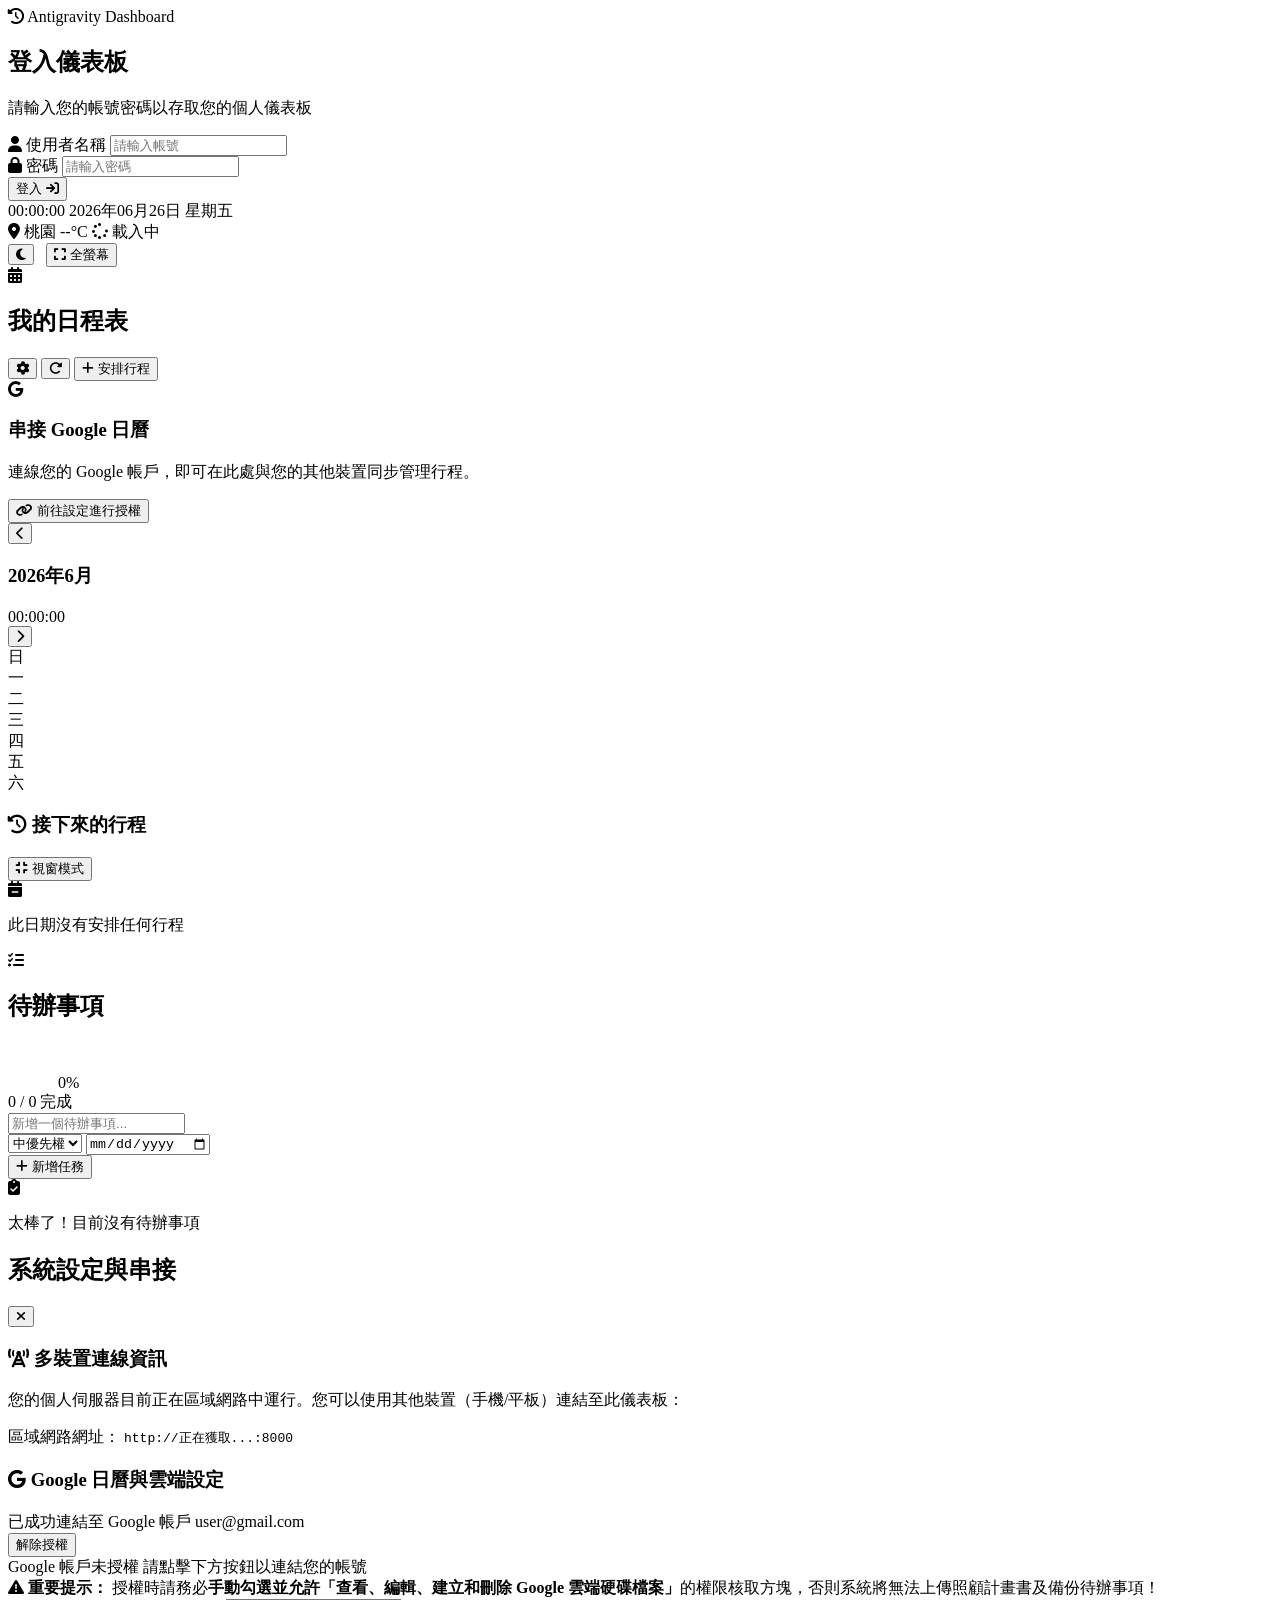
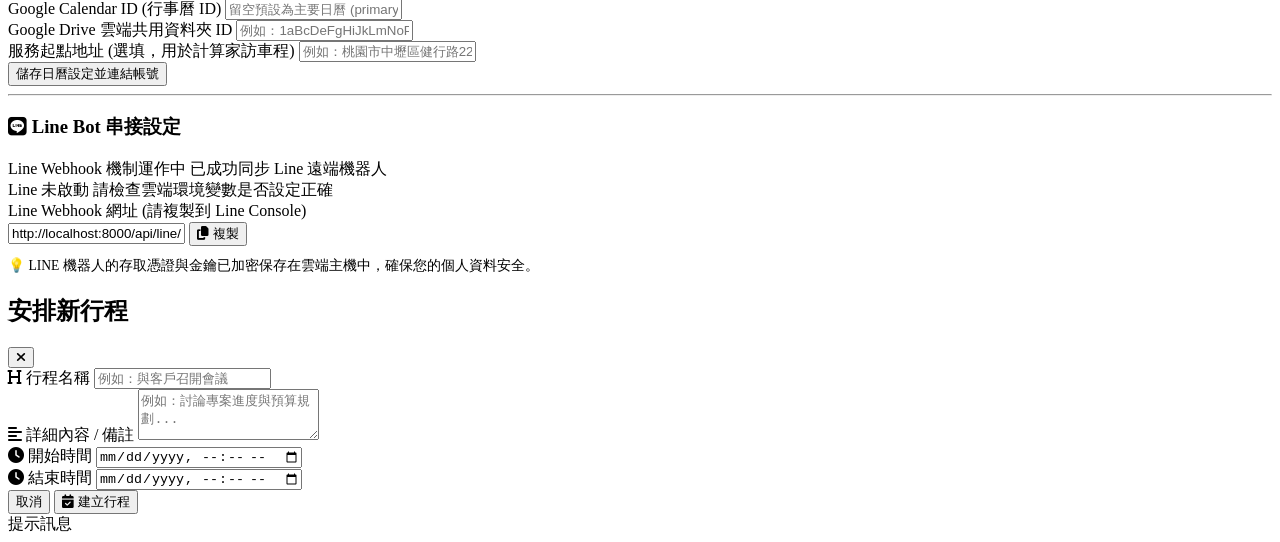
==== commit f1a02311: "fix(signage): restore classic dashboard layout to index.html for desk tablet" ====
--- a/static/index.html
+++ b/static/index.html
@@ -28,9 +28,9 @@
     <!-- FontAwesome for Icons -->
     <link rel="stylesheet" href="https://cdnjs.cloudflare.com/ajax/libs/font-awesome/6.4.0/css/all.min.css">
     <!-- Main Stylesheet -->
-    <link rel="stylesheet" href="/styles.css?v=33.0">
+    <link rel="stylesheet" href="/styles.css?v=35.0">
 </head>
-<body data-theme="light">
+<body>
     
     <!-- Background Glowing Orbs -->
     <div class="orb-container">
@@ -72,20 +72,14 @@
     </div>
 
     <!-- 2. MAIN DASHBOARD VIEW -->
-    <div id="dashboard-view" class="dashboard-container hidden">
+    <div id="dashboard-view" class="dashboard-container">
         
         <!-- Header -->
         <header class="dashboard-header">
             <div class="header-left">
-                <div class="logo-group">
-                    <div style="width: 36px; height: 36px; border-radius: 10px; background: linear-gradient(135deg, #0284c7 0%, #059669 100%); display: flex; align-items: center; justify-content: center; box-shadow: 0 4px 12px rgba(2, 132, 199, 0.3); flex-shrink: 0;">
-                        <i class="fa-solid fa-notes-medical" style="font-size: 1.1rem; color: #ffffff;"></i>
-                    </div>
-                    <span style="font-family: inherit; font-size: 1.15rem; font-weight: 800; color: var(--text-primary); letter-spacing: 0.5px;">長照個案管理智能助理</span>
-                </div>
                 <div class="clock-display">
                     <span id="clock-time">00:00:00</span>
-                    <span id="clock-date">2026年08月17日 星期一</span>
+                    <span id="clock-date">2026年06月26日 星期五</span>
                 </div>
             </div>
             
@@ -101,516 +95,154 @@
             </div>
             
             <div class="header-right">
-                <button class="btn btn-secondary" onclick="openCaseSelectorModal()" title="載入個案資料">
-                    <i class="fa-solid fa-folder-open"></i> <span>個案清單</span>
+                <button class="btn btn-secondary btn-icon-only" onclick="toggleTheme()" title="切換主題" style="margin-right: 8px;">
+                    <i class="fa-solid fa-moon" id="theme-icon"></i>
                 </button>
-                <button class="btn btn-secondary" onclick="syncCalendarFromWeb()" title="同步至 Google 行事曆">
-                    <i class="fa-solid fa-calendar-check"></i> <span>同步日曆</span>
+                <button class="btn btn-secondary" id="fullscreen-btn" onclick="toggleFullscreen()" title="切換全螢幕">
+                    <i class="fa-solid fa-expand"></i> <span>全螢幕</span>
                 </button>
-                <button class="btn btn-primary btn-glow" onclick="generateCarePlan()" title="生成照顧計畫書 PDF/Word" style="box-shadow: 0 0 20px rgba(14, 165, 233, 0.4);">
-                    <i class="fa-solid fa-file-export"></i> <span>產出計畫書</span>
-                </button>
-                <button class="btn btn-secondary" onclick="openUpdateModal()" title="檢查與線上更新軟體">
-                    <i class="fa-solid fa-arrows-rotate"></i> <span>程式更新</span>
-                </button>
-                <button class="btn btn-secondary btn-icon-only" onclick="openSettingsModal()" title="系統設定">
-                    <i class="fa-solid fa-gear"></i>
-                </button>
-                <button class="btn btn-secondary btn-icon-only" id="fullscreen-btn" onclick="toggleFullscreen()" title="切換全螢幕">
-                    <i class="fa-solid fa-expand"></i>
-                </button>
             </div>
         </header>
 
-        <!-- Main Workstation 3-Column Layout -->
-        <div class="workstation-container">
+        <!-- Main Workspace Grid -->
+        <main class="dashboard-grid">
             
-            <!-- Left Column: Resident Profile Cards Sidebar (Design Mockup Layout) -->
-            <aside class="workstation-sidebar">
-                <div class="sidebar-search-box">
-                    <i class="fa-solid fa-magnifying-glass sidebar-search-icon"></i>
-                    <input type="text" placeholder="搜尋個案..." class="sidebar-search-input" id="sidebar-case-search">
-                </div>
-                
-                <div style="font-size: 0.68rem; font-weight: 700; text-transform: uppercase; letter-spacing: 1px; color: var(--text-muted); margin: 4px 0 2px 2px;">
-                    在管個案 (RESIDENTS)
-                </div>
-                
-                <div class="resident-card-list" id="sidebar-resident-list">
-                    <div style="padding: 20px 10px; text-align: center; color: var(--text-muted); font-size: 0.8rem;">
-                        <i class="fa-solid fa-folder-open" style="margin-bottom: 8px; font-size: 1.3rem; display: block; opacity: 0.6;"></i>
-                        尚無個案資料<br>
-                        <span style="font-size: 0.75rem; opacity: 0.8;">點擊「個案清單」或透過 AI 建立</span>
-                    </div>
-                </div>
-            </aside>
-            
-            <!-- Workstation Middle Stage: Case Builder Form & Agenda Tabs -->
-            <div class="workstation-left">
-                
-                <!-- Tab Navbar -->
-                <div class="tab-navbar">
-                    <div class="tab-btn-group">
-                        <button class="tab-btn active" id="tab-btn-builder" onclick="switchWorktab('builder')">
-                            <i class="fa-solid fa-id-card"></i> <span>個案填報與即時評估表</span>
+            <!-- Left Side: Google Calendar Sync -->
+            <section class="grid-card calendar-card">
+                <div class="card-header">
+                    <div class="header-title">
+                        <i class="fa-solid fa-calendar-days icon-accent-calendar"></i>
+                        <h2>我的日程表</h2>
+                    </div>
+                    <div class="card-actions">
+                        <button class="btn btn-secondary btn-icon-only" onclick="openSettingsModal()" title="系統設定">
+                            <i class="fa-solid fa-gear"></i>
                         </button>
-                        <button class="tab-btn" id="tab-btn-agenda" onclick="switchWorktab('agenda')">
-                            <i class="fa-solid fa-calendar-days"></i> <span>Google 日程與待辦事項</span>
+                        <button class="btn btn-secondary btn-icon-only" onclick="fetchEvents()" title="重新整理">
+                            <i class="fa-solid fa-rotate-right"></i>
                         </button>
-                    </div>
-                    
-                    <div class="tab-navbar-right" style="display: flex; align-items: center; gap: 10px;">
-                        <div class="case-badge-pill" id="current-case-badge">
-                            <i class="fa-solid fa-user-check"></i>
-                            <span id="case-badge-text">目前個案：未提供資料</span>
-                        </div>
-                        <button type="button" class="btn-toggle-ai-pill" id="btn-toggle-ai-header" onclick="toggleRightSidebar()" title="開啟/收合 AI 助理">
-                            <i class="fa-solid fa-robot"></i>
-                            <span class="ai-toggle-text">AI 助理</span>
+                        <button class="btn btn-primary" onclick="openAddEventModal()">
+                            <i class="fa-solid fa-plus"></i> <span>安排行程</span>
                         </button>
                     </div>
                 </div>
 
-                <!-- Tab Pane 1: Care Plan & Case Builder Forms -->
-                <div class="tab-pane" id="pane-case-builder">
-
-                    <!-- High-End Summary Metrics Bar -->
-                    <div class="metrics-summary-grid">
-                        <div class="metric-card">
-                            <div class="metric-icon cyan"><i class="fa-solid fa-user"></i></div>
-                            <div class="metric-data">
-                                <span class="metric-label">當前個案</span>
-                                <h3 id="metric-case-name" class="metric-value">未加載個案</h3>
+                <!-- Calendar Content -->
+                <div id="calendar-disconnected-state" class="calendar-disconnected-overlay hidden">
+                    <div class="disconnected-content">
+                        <div class="icon-glow">
+                            <i class="fa-brands fa-google"></i>
+                        </div>
+                        <h3>串接 Google 日曆</h3>
+                        <p>連線您的 Google 帳戶，即可在此處與您的其他裝置同步管理行程。</p>
+                        <button class="btn btn-primary" onclick="openSettingsModal()">
+                            <i class="fa-solid fa-link"></i> 前往設定進行授權
+                        </button>
+                    </div>
+                </div>
+
+                <div id="calendar-connected-state" class="calendar-inner-grid">
+                    <!-- Mini Month Calendar -->
+                    <div class="mini-calendar-container">
+                        <div class="mini-calendar-header">
+                            <button onclick="changeMonth(-1)"><i class="fa-solid fa-chevron-left"></i></button>
+                            <div class="calendar-title-group">
+                                <h3 id="mini-calendar-month-year">2026年6月</h3>
+                                <span id="mini-calendar-clock" class="mini-calendar-clock hidden">00:00:00</span>
                             </div>
-                        </div>
-                        <div class="metric-card">
-                            <div class="metric-icon purple"><i class="fa-solid fa-notes-medical"></i></div>
-                            <div class="metric-data">
-                                <span class="metric-label">長照等級 (CMS)</span>
-                                <h3 id="metric-cms-level" class="metric-value">等級 --</h3>
+                            <button onclick="changeMonth(1)"><i class="fa-solid fa-chevron-right"></i></button>
+                        </div>
+                        <div class="mini-calendar-weekdays">
+                            <div>日</div><div>一</div><div>二</div><div>三</div><div>四</div><div>五</div><div>六</div>
+                        </div>
+                        <div id="mini-calendar-days" class="mini-calendar-days">
+                            <!-- Dynamic days -->
+                        </div>
+                    </div>
+                </div>
+            </section>
+
+            <!-- Right Side: Vertical Card Split into Upper (Upcoming Events) and Lower (To-Dos) -->
+            <section class="grid-card todo-card split-vertical-card">
+                <!-- Upper Half: 接下來的行程 -->
+                <div class="split-card-section upper-section">
+                    <div class="events-timeline">
+                        <div class="events-timeline-header">
+                            <h3><i class="fa-solid fa-clock-rotate-left icon-accent-calendar"></i> 接下來的行程</h3>
+                            <button class="btn btn-secondary btn-sm" id="fullscreen-btn-inline" onclick="toggleFullscreen()" title="切換全螢幕">
+                                <i class="fa-solid fa-compress"></i> <span>視窗模式</span>
+                            </button>
+                        </div>
+                        <div id="events-list-empty" class="empty-state hidden">
+                            <i class="fa-solid fa-calendar-minus empty-icon"></i>
+                            <p>此日期沒有安排任何行程</p>
+                        </div>
+                        <div id="events-list" class="events-list">
+                            <!-- Dynamic events -->
+                        </div>
+                    </div>
+                </div>
+
+                <div class="split-section-divider"></div>
+
+                <!-- Lower Half: 待辦事項 -->
+                <div class="split-card-section lower-section">
+                    <div class="card-header">
+                        <div class="header-title">
+                            <i class="fa-solid fa-list-check icon-accent-todo"></i>
+                            <h2>待辦事項</h2>
+                        </div>
+                        <div class="todo-progress-container">
+                            <div class="progress-ring-box">
+                                <svg class="progress-ring" width="46" height="46">
+                                    <circle class="progress-ring-bg" stroke="rgba(255,255,255,0.05)" stroke-width="4" fill="transparent" r="18" cx="23" cy="23"/>
+                                    <circle id="todo-progress-circle" class="progress-ring-bar" stroke="url(#todo-gradient)" stroke-width="4" stroke-dasharray="113" stroke-dashoffset="113" stroke-linecap="round" fill="transparent" r="18" cx="23" cy="23"/>
+                                    <defs>
+                                        <linearGradient id="todo-gradient" x1="0%" y1="0%" x2="100%" y2="100%">
+                                            <stop offset="0%" stop-color="#ff8c00" />
+                                            <stop offset="100%" stop-color="#ff007f" />
+                                        </linearGradient>
+                                    </defs>
+                                </svg>
+                                <span id="todo-progress-percentage" class="progress-text">0%</span>
                             </div>
-                        </div>
-                        <div class="metric-card">
-                            <div class="metric-icon emerald"><i class="fa-solid fa-calculator"></i></div>
-                            <div class="metric-data">
-                                <span class="metric-label">交通區劃分</span>
-                                <h3 id="metric-fee-estimate" class="metric-value">一般區 (1區)</h3>
-                            </div>
-                        </div>
-                        <div class="metric-card">
-                            <div class="metric-icon orange"><i class="fa-solid fa-calendar-day"></i></div>
-                            <div class="metric-data">
-                                <span class="metric-label">訪視排程</span>
-                                <h3 id="metric-visit-date" class="metric-value">未排定</h3>
-                            </div>
-                        </div>
-                    </div>
-
-                    <div class="case-builder-card">
+                            <span id="todo-progress-count" class="todo-progress-label">0 / 0 完成</span>
+                        </div>
+                    </div>
+
+                <!-- Add Todo Form -->
+                <form id="todo-form" onsubmit="handleAddTodo(event)" class="todo-input-form">
+                    <div class="todo-input-row">
+                        <input type="text" id="todo-input-title" placeholder="新增一個待辦事項..." required autocomplete="off">
                         
-                        <!-- 1. 基本概況 -->
-                        <div class="form-section">
-                            <div class="section-title">
-                                <i class="fa-solid fa-user"></i> <span>個案基本概況與訪視時間</span>
-                            </div>
-                            <div class="form-grid-3">
-                                <div class="form-control-group">
-                                    <label for="cb-name">個案姓名</label>
-                                    <input type="text" id="cb-name" class="form-control-input" placeholder="例如：張阿公" oninput="updateStateFromForm()" onchange="updateStateFromForm()">
-                                </div>
-                                <div class="form-control-group">
-                                    <label for="cb-birthYear">出生年份 (民國)</label>
-                                    <input type="text" id="cb-birthYear" class="form-control-input" placeholder="例如：37" oninput="updateStateFromForm()" onchange="updateStateFromForm()">
-                                </div>
-                                <div class="form-control-group">
-                                    <label for="cb-gender">性別</label>
-                                    <select id="cb-gender" class="form-control-select" onchange="updateStateFromForm()">
-                                        <option value="男">男</option>
-                                        <option value="女">女</option>
-                                    </select>
-                                </div>
-                                <div class="form-control-group">
-                                    <label for="cb-statusVal">身分別</label>
-                                    <select id="cb-statusVal" class="form-control-select" onchange="updateStateFromForm()">
-                                        <option value="1">第三類 (一般戶 16%)</option>
-                                        <option value="2">第二類 (中低收入戶 5%)</option>
-                                        <option value="3">第一類 (低收入戶 0%)</option>
-                                    </select>
-                                </div>
-                                <div class="form-control-group">
-                                    <label for="cb-visitDate">訪視日期</label>
-                                    <input type="date" id="cb-visitDate" class="form-control-input" oninput="updateStateFromForm()" onchange="updateStateFromForm()">
-                                </div>
-                                <div class="form-control-group">
-                                    <label for="cb-visitTime">訪視時間</label>
-                                    <input type="time" id="cb-visitTime" class="form-control-input" oninput="updateStateFromForm()" onchange="updateStateFromForm()">
-                                </div>
-                            </div>
+                        <div class="todo-input-meta">
+                            <select id="todo-input-priority" class="priority-select">
+                                <option value="low">低優先權</option>
+                                <option value="medium" selected>中優先權</option>
+                                <option value="high">高優先權</option>
+                            </select>
                             
-                            <div class="form-grid-2" style="margin-top: 12px;">
-                                <div class="form-control-group">
-                                    <label for="cb-address">住家地址 (包含中壢會自動鎖定交通2區)</label>
-                                    <input type="text" id="cb-address" class="form-control-input" placeholder="例如：桃園市中壢區中山路100號" oninput="updateStateFromForm()" onchange="updateStateFromForm()">
-                                </div>
-                                <div class="form-control-group">
-                                    <label for="cb-planType">計畫類型</label>
-                                    <select id="cb-planType" class="form-control-select" onchange="updateStateFromForm()">
-                                        <option value="ReEval">單位複評計畫擬定 (複評)</option>
-                                        <option value="AA01">AA01家訪擬定照顧計畫 (AA01)</option>
-                                        <option value="ChuZhun">出院準備家訪 (出準)</option>
-                                        <option value="NewCase">新案家訪 (新案)</option>
-                                        <option value="CoVisit">共訪</option>
-                                        <option value="PlanChange">計畫異動</option>
-                                        <option value="Private">私人行程/開會休假</option>
-                                    </select>
-                                </div>
-                            </div>
-                        </div>
-
-                        <!-- 2. 臨床與長照需求評估 -->
-                        <div class="form-section">
-                            <div class="section-title">
-                                <i class="fa-solid fa-stethoscope"></i> <span>長照級數與臨床評估</span>
-                            </div>
-                            <div class="form-grid-3">
-                                <div class="form-control-group">
-                                    <label for="cb-cmsLvl">CMS 長照等級</label>
-                                    <select id="cb-cmsLvl" class="form-control-select" onchange="updateStateFromForm()">
-                                        <option value="2">第 2 級 (輕度)</option>
-                                        <option value="3">第 3 級</option>
-                                        <option value="4">第 4 級 (中度)</option>
-                                        <option value="5">第 5 級</option>
-                                        <option value="6">第 6 級 (重度)</option>
-                                        <option value="7">第 7 級</option>
-                                        <option value="8">第 8 級 (極重度)</option>
-                                    </select>
-                                </div>
-                                <div class="form-control-group">
-                                    <label for="cb-trafLvl">交通地區分類</label>
-                                    <select id="cb-trafLvl" class="form-control-select" onchange="updateStateFromForm()">
-                                        <option value="1">第 1 類 (一般地區 $1,680)</option>
-                                        <option value="2">第 2 類 (桃園/中壢等 $1,840)</option>
-                                        <option value="3">第 3 類 ($2,000)</option>
-                                        <option value="4">第 4 類 (偏鄉 $2,400)</option>
-                                    </select>
-                                </div>
-                                <div class="form-control-group">
-                                    <label for="cb-hasF">聘僱外籍看護工</label>
-                                    <select id="cb-hasF" class="form-control-select" onchange="updateStateFromForm()">
-                                        <option value="false">否 (完整照顧額度)</option>
-                                        <option value="true">是 (額度折減30%)</option>
-                                    </select>
-                                </div>
-                                <div class="form-control-group">
-                                    <label for="cb-livingStr">居住型態</label>
-                                    <select id="cb-livingStr" class="form-control-select" onchange="updateStateFromForm()">
-                                        <option value="與子女同住">與子女同住</option>
-                                        <option value="獨居">獨居</option>
-                                        <option value="與配偶同住">與配偶同住</option>
-                                        <option value="老老照顧">老老照顧</option>
-                                        <option value="與其他家屬同住">與其他家屬同住</option>
-                                    </select>
-                                </div>
-                                <div class="form-control-group">
-                                    <label for="cb-burdenStr">主要照顧者負荷</label>
-                                    <select id="cb-burdenStr" class="form-control-select" onchange="updateStateFromForm()">
-                                        <option value="無明顯負荷">無明顯負荷</option>
-                                        <option value="需輪班工作/無替手">需輪班工作/無替手</option>
-                                        <option value="自身有慢性病/年邁">自身有慢性病/年邁</option>
-                                        <option value="照顧技巧不足">照顧技巧不足</option>
-                                        <option value="經濟困難">經濟困難</option>
-                                    </select>
-                                </div>
-                                <div class="form-control-group">
-                                    <label for="cb-specialistName">照顧專員 (照專)</label>
-                                    <input type="text" id="cb-specialistName" class="form-control-input" placeholder="例如：陳美麗" onchange="updateStateFromForm()">
-                                </div>
-                            </div>
-                        </div>
-
-                        <!-- 3. 已配置長照服務代碼 -->
-                        <div class="form-section">
-                            <div style="display: flex; align-items: center; justify-content: space-between; margin-bottom: 8px;">
-                                <div class="section-title" style="margin-bottom: 0;">
-                                    <i class="fa-solid fa-hand-holding-hand"></i> <span>目前核定與配置服務代碼</span>
-                                </div>
-                                <select id="quick-add-service-select" class="service-pill-select" onchange="handleAddServiceFromSelect(this.value); this.value='';">
-                                    <option value="">＋ 新增服務項目...</option>
-                                    <option value="BA01">BA01 基本身體清潔 ($260)</option>
-                                    <option value="BA02">BA02 基本日常照顧 ($195)</option>
-                                    <option value="BA04">BA04 協助進食或管灌 ($130)</option>
-                                    <option value="BA05">BA05 餐食照顧 ($310)</option>
-                                    <option value="BA07">BA07 協助沐浴及洗頭 ($325)</option>
-                                    <option value="BA08">BA08 足部照護 ($500)</option>
-                                    <option value="BA10">BA10 翻身拍背 ($155)</option>
-                                    <option value="BA11">BA11 肢體關節活動 ($195)</option>
-                                    <option value="BA12">BA12 協助上下樓梯 ($130)</option>
-                                    <option value="BA13">BA13 陪同外出 ($195)</option>
-                                    <option value="BA14">BA14 陪同就醫 ($685)</option>
-                                    <option value="BA15">BA15 家務服務 ($195)</option>
-                                    <option value="BA16">BA16 代購代送 ($130)</option>
-                                    <option value="BA18">BA18 安全看視 ($200)</option>
-                                    <option value="BA20">BA20 陪伴服務 ($175)</option>
-                                    <option value="BA22">BA22 巡視服務 ($130)</option>
-                                    <option value="BA23">BA23 協助洗頭 ($200)</option>
-                                    <option value="BA24">BA24 協助排泄 ($220)</option>
-                                    <option value="CA08">CA08 個別化服務計畫 ($1500)</option>
-                                    <option value="CB01">CB01 營養照護 ($1500)</option>
-                                    <option value="CD02">CD02 居家護理指導 ($1500)</option>
-                                    <option value="GA09">GA09 居家喘息2小時 ($770)</option>
-                                </select>
-                            </div>
-                            <div id="active-services-container" class="services-chip-grid">
-                                <!-- Dynamic Service Tags -->
-                                <span class="service-code-tag"><i class="fa-solid fa-check"></i> 尚無配置服務代碼</span>
-                            </div>
-                        </div>
-
-                    </div>
-                </div>
-
-                <!-- Tab Pane 2: Google Calendar & Tasks Agenda -->
-                <div class="tab-pane hidden" id="pane-agenda">
-                    <main class="dashboard-grid" style="grid-template-columns: 1.1fr 0.9fr; gap: 16px;">
-                        
-                        <!-- Left Side: Google Calendar Sync -->
-                        <section class="grid-card calendar-card">
-                            <div class="card-header">
-                                <div class="header-title">
-                                    <i class="fa-solid fa-calendar-days icon-accent-calendar"></i>
-                                    <h2>我的日程表</h2>
-                                </div>
-                                <div class="card-actions">
-                                    <button class="btn btn-secondary btn-icon-only" onclick="openSettingsModal()" title="系統設定">
-                                        <i class="fa-solid fa-gear"></i>
-                                    </button>
-                                    <button class="btn btn-secondary btn-icon-only" onclick="fetchEvents()" title="重新整理">
-                                        <i class="fa-solid fa-rotate-right"></i>
-                                    </button>
-                                    <button class="btn btn-primary" onclick="openAddEventModal()">
-                                        <i class="fa-solid fa-plus"></i> <span>安排行程</span>
-                                    </button>
-                                </div>
-                            </div>
-
-                            <!-- AI Quick Event Schedule Bar -->
-                            <div class="ai-quick-schedule-bar">
-                                <div class="ai-input-group">
-                                    <span class="ai-sparkle-badge"><i class="fa-solid fa-wand-magic-sparkles"></i> AI 智能排行程</span>
-                                    <input type="text" id="dashboard-ai-event-input" placeholder="說或輸入：「8/20下午2點訪視張阿公」或「明天早上9點開會」..." oninput="handleAIInputLive(this.value)" onkeydown="if(event.key==='Enter') submitDashboardAIEvent()">
-                                    <button type="button" class="voice-mic-btn" id="dashboard-mic-btn" onclick="toggleVoiceInput('dashboard-ai-event-input', 'dashboard-mic-btn')" title="點擊進行語音輸入 (說話新增)">
-                                        <i class="fa-solid fa-microphone"></i>
-                                    </button>
-                                    <button type="button" class="btn btn-primary btn-ai-submit" id="dashboard-ai-submit-btn" onclick="submitDashboardAIEvent()" title="智慧判讀並展開確認卡片">
-                                        <i class="fa-solid fa-wand-magic-sparkles"></i> <span>智慧排行程</span>
-                                    </button>
-                                </div>
-                                <div id="dashboard-ai-event-status" class="ai-quick-status-msg hidden"></div>
-
-                                <!-- Inline Smart Schedule Card -->
-                                <div id="inline-smart-schedule-card" class="inline-smart-card hidden">
-                                    <div class="inline-card-header">
-                                        <div class="inline-card-title">
-                                            <i class="fa-solid fa-calendar-check text-primary"></i>
-                                            <span>行程建立前確認與編輯</span>
-                                        </div>
-                                        <button type="button" class="btn-close-card" onclick="closeInlineSmartCard()"><i class="fa-solid fa-xmark"></i></button>
-                                    </div>
-                                    <div class="inline-card-body">
-                                        <div class="inline-field-group">
-                                            <label><i class="fa-solid fa-heading"></i> 行程名稱</label>
-                                            <input type="text" id="inline-event-summary" placeholder="例如：訪視張阿公">
-                                        </div>
-                                        <div class="inline-time-row">
-                                            <div class="inline-field-group">
-                                                <label><i class="fa-solid fa-clock"></i> 開始時間</label>
-                                                <input type="datetime-local" id="inline-event-start">
-                                            </div>
-                                            <div class="inline-field-group">
-                                                <label><i class="fa-solid fa-clock"></i> 結束時間</label>
-                                                <input type="datetime-local" id="inline-event-end">
-                                            </div>
-                                        </div>
-                                        <div class="inline-quick-chips">
-                                            <span class="chip-label">快捷時間：</span>
-                                            <button type="button" class="time-chip" onclick="applyInlineTimeChip('today-pm')">今天 14:00</button>
-                                            <button type="button" class="time-chip" onclick="applyInlineTimeChip('tomorrow-am')">明天 09:00</button>
-                                            <button type="button" class="time-chip" onclick="applyInlineTimeChip('tomorrow-pm')">明天 14:00</button>
-                                            <button type="button" class="time-chip" onclick="applyInlineTimeChip('next-mon-am')">下週一 09:00</button>
-                                        </div>
-                                        <div id="inline-batch-preview" class="inline-batch-preview hidden"></div>
-                                    </div>
-                                    <div class="inline-card-footer">
-                                        <button type="button" class="btn btn-secondary btn-sm" onclick="closeInlineSmartCard()">取消</button>
-                                        <button type="button" class="btn btn-primary btn-sm" id="inline-confirm-submit-btn" onclick="confirmSaveInlineSmartCard()">
-                                            <i class="fa-solid fa-cloud-arrow-up"></i> <span>確認建立至 Google 日曆</span>
-                                        </button>
-                                    </div>
-                                </div>
-                            </div>
-
-                            <div id="calendar-disconnected-state" class="calendar-disconnected-overlay hidden">
-                                <div class="disconnected-content">
-                                    <div class="icon-glow">
-                                        <i class="fa-brands fa-google"></i>
-                                    </div>
-                                    <h3>串接 Google 日曆</h3>
-                                    <p>連線您的 Google 帳戶，即可在此處與您的其他裝置同步管理行程。</p>
-                                    <button class="btn btn-primary" onclick="openSettingsModal()">
-                                        <i class="fa-solid fa-link"></i> 前往設定進行授權
-                                    </button>
-                                </div>
-                            </div>
-
-                            <div id="calendar-connected-state" class="calendar-inner-grid">
-                                <div class="mini-calendar-container">
-                                    <div class="mini-calendar-header">
-                                        <button onclick="changeMonth(-1)"><i class="fa-solid fa-chevron-left"></i></button>
-                                        <div class="calendar-title-group">
-                                            <h3 id="mini-calendar-month-year">2026年6月</h3>
-                                            <span id="mini-calendar-clock" class="mini-calendar-clock hidden">00:00:00</span>
-                                        </div>
-                                        <button onclick="changeMonth(1)"><i class="fa-solid fa-chevron-right"></i></button>
-                                    </div>
-                                    <div class="mini-calendar-weekdays">
-                                        <div>日</div><div>一</div><div>二</div><div>三</div><div>四</div><div>五</div><div>六</div>
-                                    </div>
-                                    <div id="mini-calendar-days" class="mini-calendar-days">
-                                        <!-- Dynamic days -->
-                                    </div>
-                                </div>
-                            </div>
-                        </section>
-
-                        <!-- Right Side: Split Tasks & Timeline -->
-                        <section class="grid-card todo-card split-vertical-card">
-                            <div class="split-card-section upper-section">
-                                <div class="events-timeline">
-                                    <div class="events-timeline-header">
-                                        <h3><i class="fa-solid fa-clock-rotate-left icon-accent-calendar"></i> 接下來的行程</h3>
-                                    </div>
-                                    <div id="events-list-empty" class="empty-state hidden">
-                                        <i class="fa-solid fa-calendar-minus empty-icon"></i>
-                                        <p>此日期沒有安排任何行程</p>
-                                    </div>
-                                    <div id="events-list" class="events-list">
-                                        <!-- Dynamic events -->
-                                    </div>
-                                </div>
-                            </div>
-
-                            <div class="split-section-divider"></div>
-
-                            <div class="split-card-section lower-section">
-                                <div class="card-header">
-                                    <div class="header-title">
-                                        <i class="fa-solid fa-list-check icon-accent-todo"></i>
-                                        <h2>待辦事項</h2>
-                                    </div>
-                                    <div class="todo-progress-container">
-                                        <div class="progress-ring-box">
-                                            <svg class="progress-ring" width="46" height="46">
-                                                <circle class="progress-ring-bg" stroke="rgba(255,255,255,0.05)" stroke-width="4" fill="transparent" r="18" cx="23" cy="23"/>
-                                                <circle id="todo-progress-circle" class="progress-ring-bar" stroke="url(#todo-gradient)" stroke-width="4" stroke-dasharray="113" stroke-dashoffset="113" stroke-linecap="round" fill="transparent" r="18" cx="23" cy="23"/>
-                                            </svg>
-                                            <span id="todo-progress-percentage" class="progress-text">0%</span>
-                                        </div>
-                                        <span id="todo-progress-count" class="todo-progress-label">0 / 0 完成</span>
-                                    </div>
-                                </div>
-
-                                <form id="todo-form" onsubmit="handleAddTodo(event)" class="todo-input-form">
-                                    <div class="todo-input-row">
-                                        <input type="text" id="todo-input-title" placeholder="新增待辦事項..." required autocomplete="off">
-                                        <div class="todo-input-meta">
-                                            <select id="todo-input-priority" class="priority-select">
-                                                <option value="low">低優先權</option>
-                                                <option value="medium" selected>中優先權</option>
-                                                <option value="high">高優先權</option>
-                                            </select>
-                                            <input type="date" id="todo-input-date" class="date-select">
-                                        </div>
-                                    </div>
-                                    <button type="submit" class="btn btn-todo-add">
-                                        <i class="fa-solid fa-plus"></i> 新增任務
-                                    </button>
-                                </form>
-
-                                <div class="todo-list-container">
-                                    <div id="todo-list-empty" class="empty-state hidden">
-                                        <i class="fa-solid fa-clipboard-check empty-icon"></i>
-                                        <p>目前沒有待辦事項</p>
-                                    </div>
-                                    <ul id="todo-list" class="todo-list">
-                                        <!-- Dynamic items -->
-                                    </ul>
-                                </div>
-                            </div>
-                        </section>
-                    </main>
-                </div>
-            </div>
-
-            <!-- Workstation Right: Standalone AI Chatbot Sidebar -->
-            <aside class="ai-chat-sidebar" id="ai-chat-sidebar">
-                <div class="ai-sidebar-header">
-                    <div class="ai-bot-info">
-                        <div class="ai-bot-avatar">
-                            <i class="fa-solid fa-robot"></i>
-                        </div>
-                        <div>
-                            <div class="ai-bot-name">長照 AI 專家助理</div>
-                            <div class="ai-bot-status">
-                                <span class="status-dot-pulse"></span> 在線即時同步中
-                            </div>
-                        </div>
-                    </div>
-                    <div style="display: flex; align-items: center; gap: 6px;">
-                        <button class="btn btn-secondary btn-sm" onclick="resetChatSession()" title="清除目前紀錄">
-                            <i class="fa-solid fa-rotate"></i>
-                        </button>
-                        <button type="button" class="btn-sidebar-toggle" id="btn-toggle-right-sidebar" onclick="toggleRightSidebar()" title="收合右側 AI 助理">
-                            <i class="fa-solid fa-chevron-right"></i>
-                        </button>
-                    </div>
-                </div>
-
-                <div class="ai-messages-container" id="ai-messages-container">
-                    <div class="chat-bubble assistant">
-                        您好！我是您的長照 AI 專屬助理 🤖<br>您可以直接對我說話或輸入，例如：<br>• 「記錄新個案張阿公，80歲，CMS 4級，住在中壢」<br>• 「幫他安排明天下午兩點家訪並建立行事曆」<br>左側表單將隨我們的對話即時自動更新！
-                    </div>
-                </div>
-
-                <!-- Quick Action Chips -->
-                <div class="quick-chips-scroll">
-                    <button class="chip-btn" onclick="sendQuickChat('建立行事曆')">📅 排入行事曆</button>
-                    <button class="chip-btn" onclick="generateCarePlan()">📄 產出計畫書</button>
-                    <button class="chip-btn" onclick="sendQuickChat('前後次對比摘要')">🔍 歷史差異對比</button>
-                    <button class="chip-btn" onclick="openCaseSelectorModal()">📂 個案清單</button>
-                    <button class="chip-btn" onclick="resetChatSession()">🧹 重新開始</button>
-                </div>
-
-                <!-- Chat Input Form -->
-                <form id="ai-chat-form" onsubmit="handleSendChat(event)" class="ai-input-form">
-                    <input type="text" id="ai-chat-input" class="ai-chat-input" placeholder="輸入對話或指令..." autocomplete="off">
-                    <button type="button" class="btn-voice-chat" id="btn-voice-chat" onclick="toggleVoiceInput()" title="語音輸入">
-                        <i class="fa-solid fa-microphone"></i>
-                    </button>
-                    <button type="submit" class="btn-send-chat" title="傳送">
-                        <i class="fa-solid fa-paper-plane"></i>
+                            <input type="date" id="todo-input-date" class="date-select">
+                        </div>
+                    </div>
+                    <button type="submit" class="btn btn-todo-add">
+                        <i class="fa-solid fa-plus"></i> 新增任務
                     </button>
                 </form>
-            </aside>
-            
-            <!-- Floating Restore Button when Right AI Panel is Collapsed -->
-            <button type="button" class="btn-restore-ai-float" id="btn-restore-ai-float" onclick="toggleRightSidebar()" title="點擊展開 AI 助理">
-                <i class="fa-solid fa-chevron-left"></i>
-                <div class="restore-icon-box">
-                    <i class="fa-solid fa-robot"></i>
-                </div>
-                <span>展開 AI 助理</span>
-            </button>
-        </div>
+
+                <!-- Todo Scroll List -->
+                <div class="todo-list-container">
+                    <div id="todo-list-empty" class="empty-state hidden">
+                        <i class="fa-solid fa-clipboard-check empty-icon"></i>
+                        <p>太棒了！目前沒有待辦事項</p>
+                    </div>
+                    <ul id="todo-list" class="todo-list">
+                        <!-- Dynamic items -->
+                    </ul>
+                </div>
+                </div>
+            </section>
+        </main>
     </div>
 
     <!-- 3. SETTINGS MODAL -->
@@ -722,45 +354,12 @@
                             <input type="password" id="line-channel-token" value="placeholder">
                             <input type="password" id="line-channel-secret" value="placeholder">
                             <input type="password" id="line-user-id" value="placeholder">
+                            <input type="password" id="gemini-api-key" value="placeholder">
                         </div>
 
                         <div class="settings-action-row" style="margin-top: 10px;">
                             <span class="input-helper" style="font-size: 0.85rem; color: var(--text-muted);">
-                                💡 LINE 機器人的存取憑證已加密保存在雲端主機中，確保您的個人資料安全。
-                            </span>
-                        </div>
-                    </form>
-                </div>
-
-                <hr class="settings-divider">
-
-                <!-- Gemini AI API Key Section -->
-                <div class="settings-section">
-                    <h3><i class="fa-solid fa-brain"></i> Gemini AI 核心引擎設定</h3>
-                    
-                    <div id="gemini-status-card" class="api-status-card connected" style="margin-bottom: 14px;">
-                        <div class="status-indicator-dot" style="background: #a855f7; box-shadow: 0 0 10px #a855f7;"></div>
-                        <div class="status-info">
-                            <span class="status-title">Gemini AI 智能解析模組</span>
-                            <span id="gemini-key-hint" class="status-desc">支援個案自然語言建檔、行程排定與照護計畫分析</span>
-                        </div>
-                    </div>
-
-                    <div style="background: rgba(168, 85, 247, 0.08); border: 1px solid rgba(168, 85, 247, 0.25); border-radius: 12px; padding: 12px 16px; margin-bottom: 16px; font-size: 0.86rem; line-height: 1.6; color: var(--text-secondary);">
-                        <strong style="color: #c084fc;"><i class="fa-solid fa-circle-info"></i> 關於 Google AI Studio API 金鑰說明：</strong><br>
-                        • 系統全面支援 Google 官方最新的 <code style="color: #38bdf8; font-weight: bold;">AQ.</code> 開頭金鑰以及經典的 <code style="color: #38bdf8; font-weight: bold;">AIzaSy...</code> 金鑰。<br>
-                        • 若您未曾取得 API 金鑰，可前往免費取得：<a href="https://aistudio.google.com/app/apikey" target="_blank" style="color: #38bdf8; text-decoration: underline; font-weight: bold;">Google AI Studio 申請 API Key (免費) <i class="fa-solid fa-arrow-up-right-from-square" style="font-size: 0.75rem;"></i></a>
-                    </div>
-
-                    <form id="gemini-settings-form" onsubmit="handleSaveGeminiKey(event)" class="settings-form">
-                        <div class="input-group">
-                            <label for="gemini-api-key">Gemini API Key (支援 AQ. 或 AIzaSy 格式，多組以逗號分隔)</label>
-                            <div class="copy-input-row">
-                                <input type="text" id="gemini-api-key" placeholder="貼上您的 AQ. 或 AIzaSy 開頭金鑰" autocomplete="off">
-                                <button type="submit" class="btn btn-primary" style="white-space: nowrap;"><i class="fa-solid fa-floppy-disk"></i> 儲存金鑰</button>
-                            </div>
-                            <span class="input-helper" style="font-size: 0.8rem; color: var(--text-muted); margin-top: 6px;">
-                                💡 支援貼上多組金鑰（以逗號區隔），當某組金鑰達額度上限時將自動輪替。
+                                💡 LINE 機器人的存取憑證與金鑰已加密保存在雲端主機中，確保您的個人資料安全。
                             </span>
                         </div>
                     </form>
@@ -774,36 +373,11 @@
     <div id="add-event-modal" class="modal-overlay hidden" onclick="closeAddEventModalOnOverlay(event)">
         <div class="modal-card event-modal-card" onclick="event.stopPropagation()">
             <div class="modal-header">
-                <h2><i class="fa-solid fa-calendar-plus" style="color: var(--primary-color);"></i> 安排新行程</h2>
+                <h2>安排新行程</h2>
                 <button class="btn-close" onclick="closeAddEventModal()"><i class="fa-solid fa-xmark"></i></button>
             </div>
             <form id="event-form" onsubmit="handleCreateEvent(event)">
                 <div class="modal-body">
-                    <!-- AI Natural Language Input Area -->
-                    <div class="ai-modal-parse-box">
-                        <label for="modal-ai-input"><i class="fa-solid fa-wand-magic-sparkles" style="color: #6366f1;"></i> AI 智能自然語言 / 語音速記</label>
-                        <div class="ai-modal-input-row">
-                            <input type="text" id="modal-ai-input" placeholder="例如：「8月20日14:00到16:00跟張阿公家訪」" onkeydown="if(event.key==='Enter'){event.preventDefault(); parseModalAIInput();}">
-                            <button type="button" class="voice-mic-btn" id="modal-mic-btn" onclick="toggleVoiceInput('modal-ai-input', 'modal-mic-btn', parseModalAIInput)" title="點擊進行語音輸入">
-                                <i class="fa-solid fa-microphone"></i>
-                            </button>
-                            <button type="button" class="btn btn-secondary btn-ai-parse" onclick="parseModalAIInput()" id="modal-ai-parse-btn">
-                                <i class="fa-solid fa-robot"></i> <span>AI 判讀填入</span>
-                            </button>
-                        </div>
-                        <div id="modal-ai-status" class="ai-parse-status hidden"></div>
-                    </div>
-
-                    <div class="quick-time-chips">
-                        <span class="chip-label">快捷時間：</span>
-                        <button type="button" class="time-chip" onclick="applyTimeChip('today-pm')">今天下午 (14:00-15:00)</button>
-                        <button type="button" class="time-chip" onclick="applyTimeChip('tomorrow-am')">明天上午 (09:00-10:00)</button>
-                        <button type="button" class="time-chip" onclick="applyTimeChip('tomorrow-pm')">明天下午 (14:00-15:00)</button>
-                        <button type="button" class="time-chip" onclick="applyTimeChip('next-mon-am')">下週一 (09:00-10:00)</button>
-                    </div>
-
-                    <hr class="modal-divider">
-
                     <div class="input-group">
                         <label for="event-summary"><i class="fa-solid fa-heading"></i> 行程名稱</label>
                         <input type="text" id="event-summary" required placeholder="例如：與客戶召開會議" autocomplete="off">
@@ -827,72 +401,9 @@
                 </div>
                 <div class="modal-footer">
                     <button type="button" class="btn btn-secondary" onclick="closeAddEventModal()">取消</button>
-                    <button type="submit" class="btn btn-primary" id="create-event-submit-btn"><i class="fa-solid fa-calendar-check"></i> 建立行程</button>
+                    <button type="submit" class="btn btn-primary"><i class="fa-solid fa-calendar-check"></i> 建立行程</button>
                 </div>
             </form>
-        </div>
-    </div>
-
-    <!-- 5. CASE SELECTOR MODAL -->
-    <div id="case-selector-modal" class="modal-overlay hidden" onclick="closeCaseSelectorModalOnOverlay(event)">
-        <div class="modal-card event-modal-card" onclick="event.stopPropagation()">
-            <div class="modal-header">
-                <h2><i class="fa-solid fa-folder-open"></i> 選擇並載入個案資料</h2>
-                <button class="btn-close" onclick="closeCaseSelectorModal()"><i class="fa-solid fa-xmark"></i></button>
-            </div>
-            <div class="modal-body">
-                <p style="font-size: 0.9rem; color: var(--text-secondary); margin-bottom: 12px;">系統中已累積的個案備份檔案：</p>
-                <div id="case-selector-list" class="services-chip-grid" style="max-height: 300px; overflow-y: auto;">
-                    <!-- Dynamic case chips -->
-                </div>
-            </div>
-            <div class="modal-footer">
-                <button type="button" class="btn btn-secondary" onclick="closeCaseSelectorModal()">關閉</button>
-            </div>
-        </div>
-    </div>
-
-    <!-- SYSTEM UPDATE MODAL -->
-    <div id="update-modal" class="modal-overlay hidden" onclick="closeUpdateModal()">
-        <div class="modal-card event-modal-card" onclick="event.stopPropagation()">
-            <div class="modal-header">
-                <h2><i class="fa-solid fa-cloud-arrow-down"></i> 軟體線上檢查與更新</h2>
-                <button class="btn-close" onclick="closeUpdateModal()"><i class="fa-solid fa-xmark"></i></button>
-            </div>
-            <div class="modal-body">
-                <div id="update-status-content" style="padding: 10px 0;">
-                    <p><i class="fa-solid fa-spinner fa-spin"></i> 正在連線至雲端檢查最新版本...</p>
-                </div>
-            </div>
-            <div class="modal-footer" id="update-modal-footer">
-                <button type="button" class="btn btn-secondary" onclick="closeUpdateModal()">關閉</button>
-            </div>
-        </div>
-    </div>
-
-    <!-- PLAN RESULT MODAL -->
-    <div id="plan-result-modal" class="modal-overlay hidden" onclick="closePlanResultModal()">
-        <div class="modal-card event-modal-card" onclick="event.stopPropagation()">
-            <div class="modal-header">
-                <h2><i class="fa-solid fa-file-circle-check"></i> 照顧計畫書產出成功！</h2>
-                <button class="btn-close" onclick="closePlanResultModal()"><i class="fa-solid fa-xmark"></i></button>
-            </div>
-            <div class="modal-body" style="text-align: center; padding: 20px 10px;">
-                <p style="font-size: 15px; margin-bottom: 20px; color: var(--text-secondary);">
-                    個案照顧計畫書已完成產出與費用試算，請選擇以下方式進行存取：
-                </p>
-                <div style="display: flex; flex-direction: column; gap: 12px; max-width: 320px; margin: 0 auto;">
-                    <a id="modal-download-word-btn" href="#" target="_blank" class="btn btn-primary btn-block" style="padding: 12px; font-size: 15px;">
-                        <i class="fa-solid fa-file-word"></i> ⬇️ 下載 Word 檔 (.doc)
-                    </a>
-                    <a id="modal-open-drive-btn" href="#" target="_blank" class="btn btn-success btn-block" style="padding: 12px; font-size: 15px; background-color: #0f9d58; border-color: #0f9d58; color: #ffffff;">
-                        <i class="fa-brands fa-google-drive"></i> ☁️ 開啟 Google 雲端硬碟 (線上直接修改內容)
-                    </a>
-                </div>
-            </div>
-            <div class="modal-footer">
-                <button type="button" class="btn btn-secondary" onclick="closePlanResultModal()">關閉視窗</button>
-            </div>
         </div>
     </div>
 
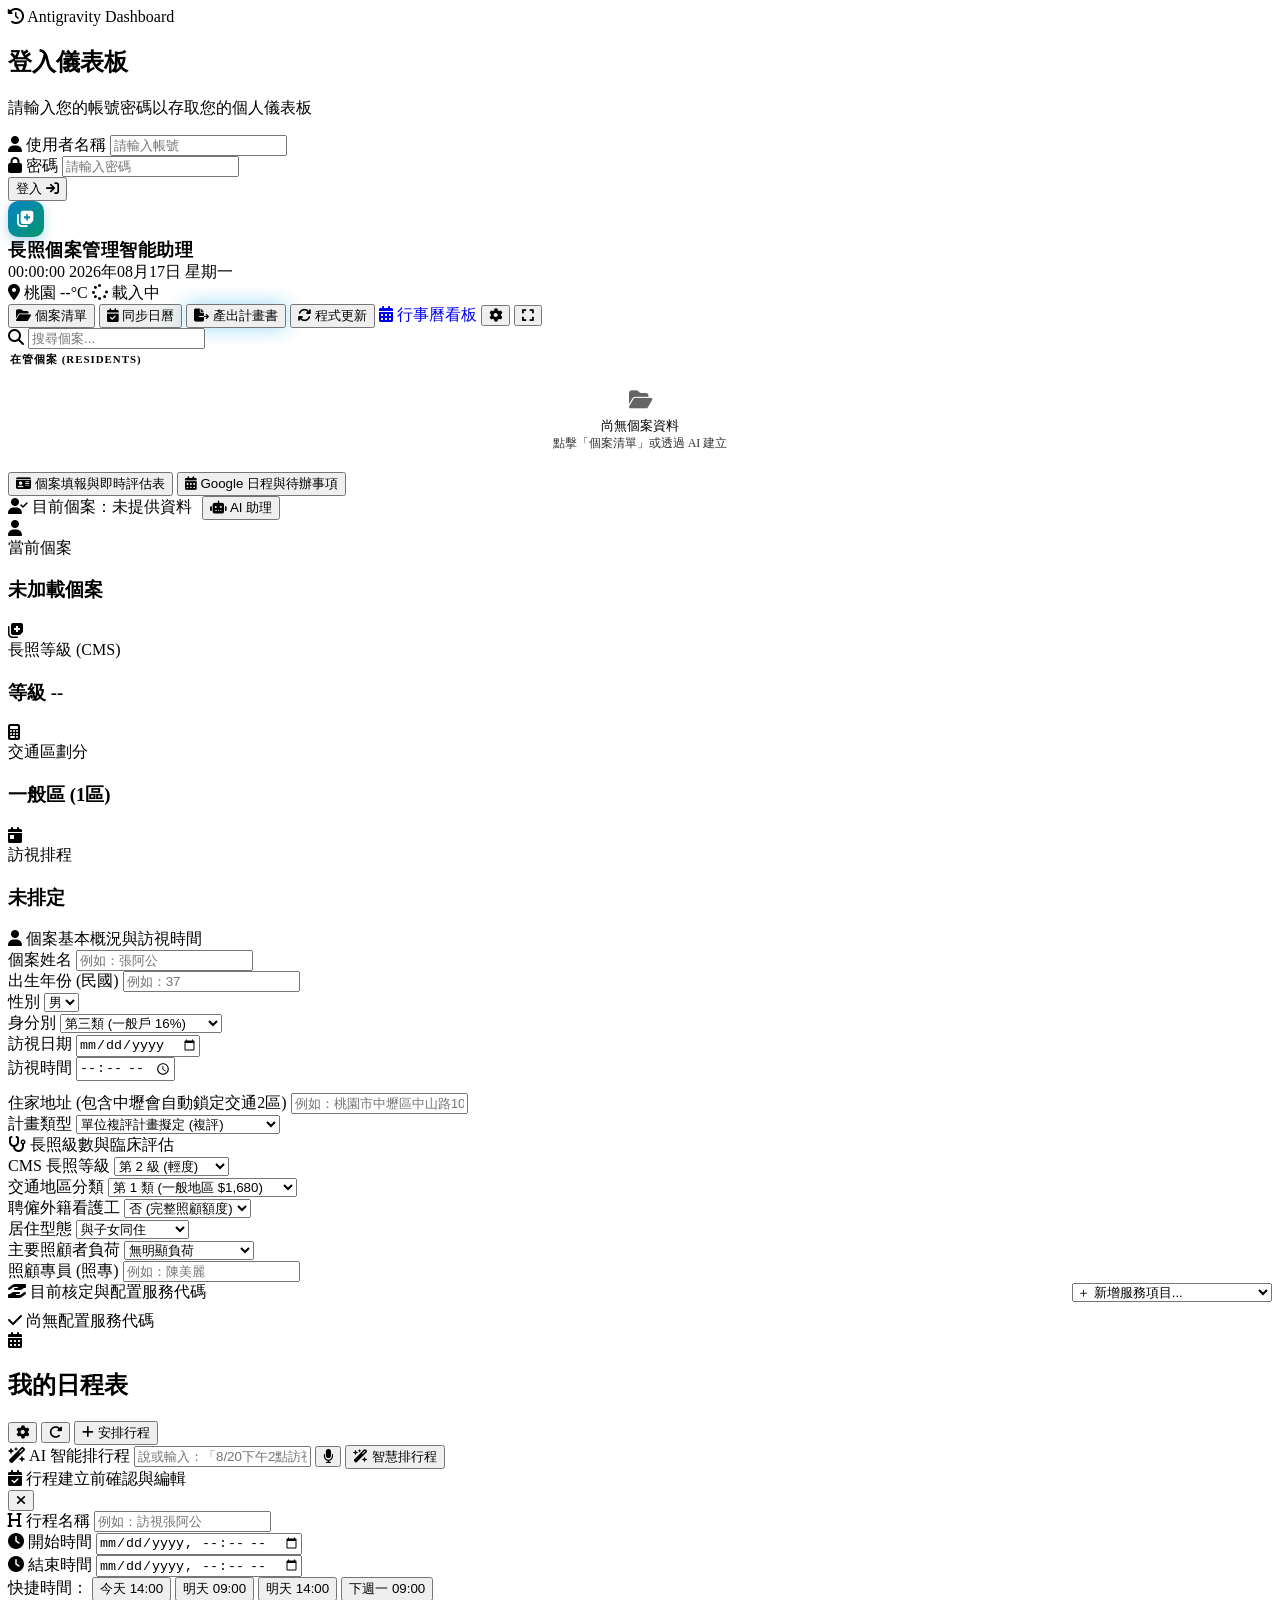
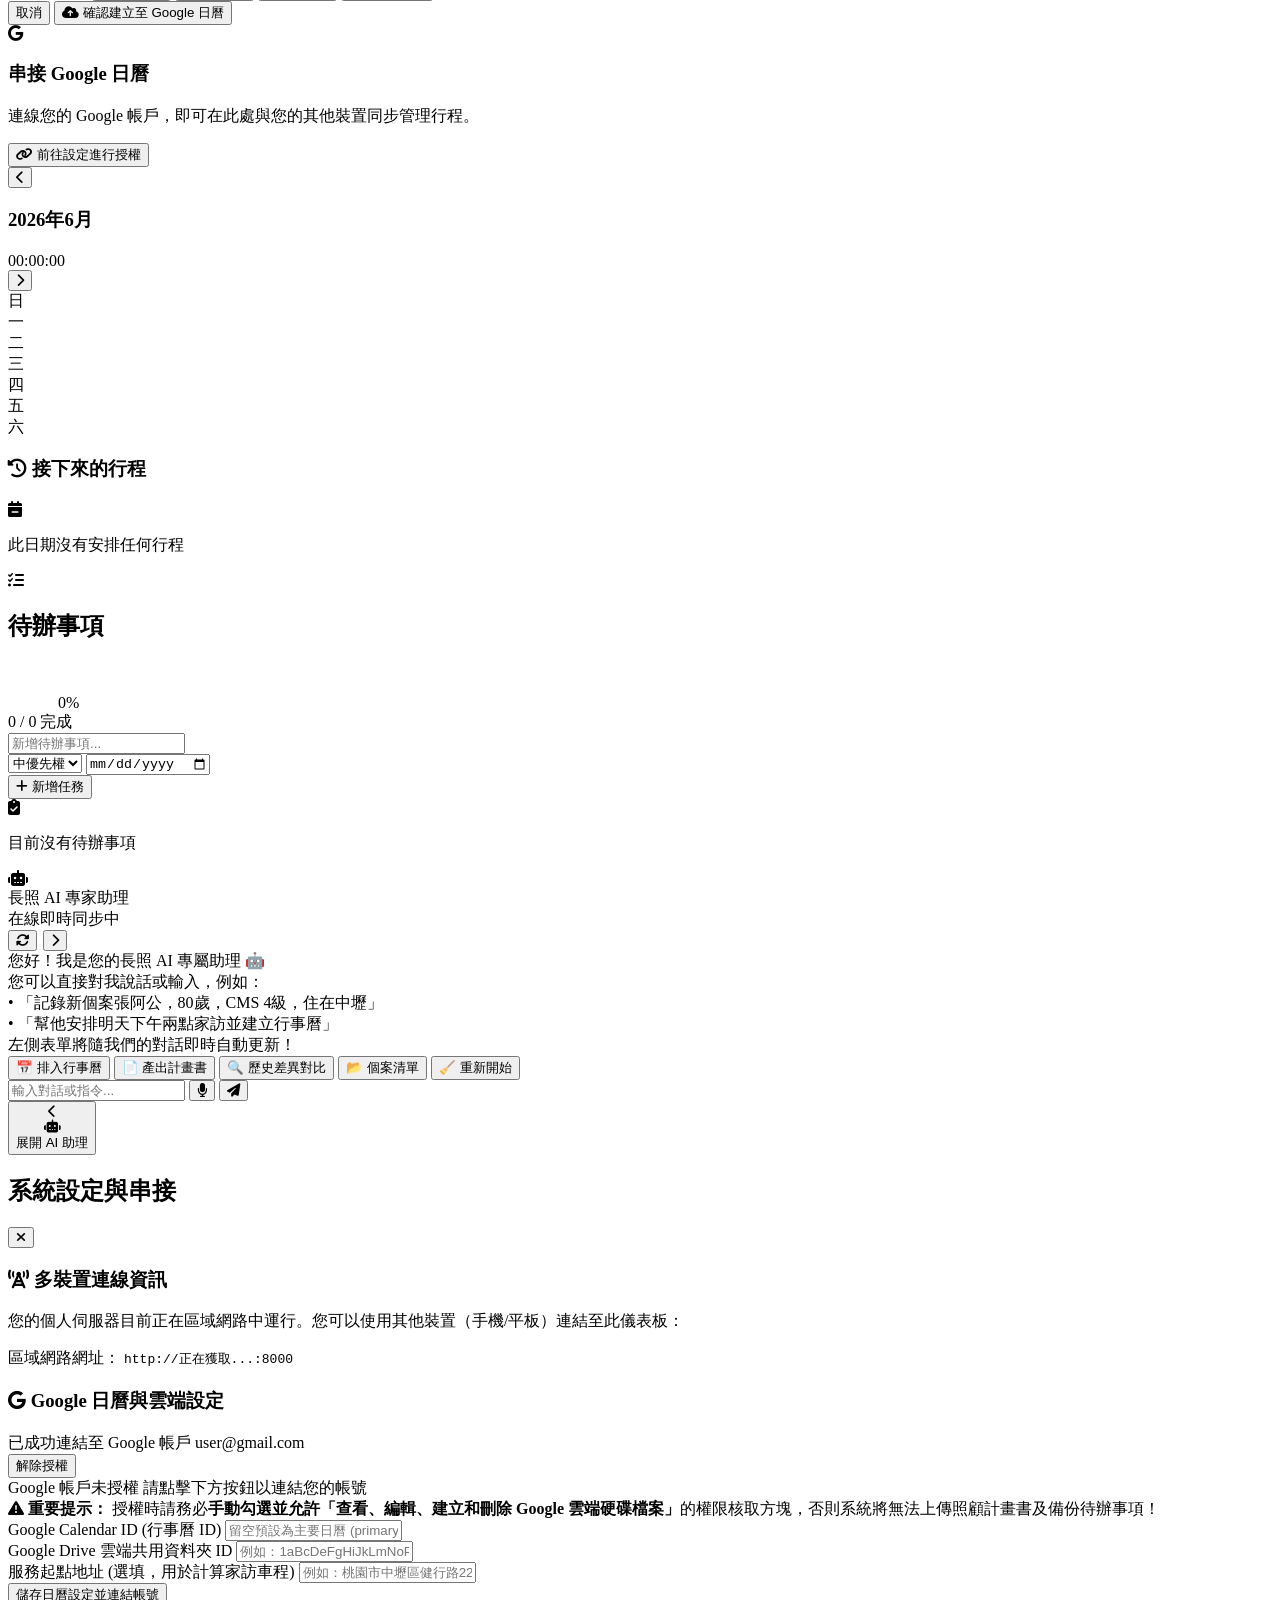
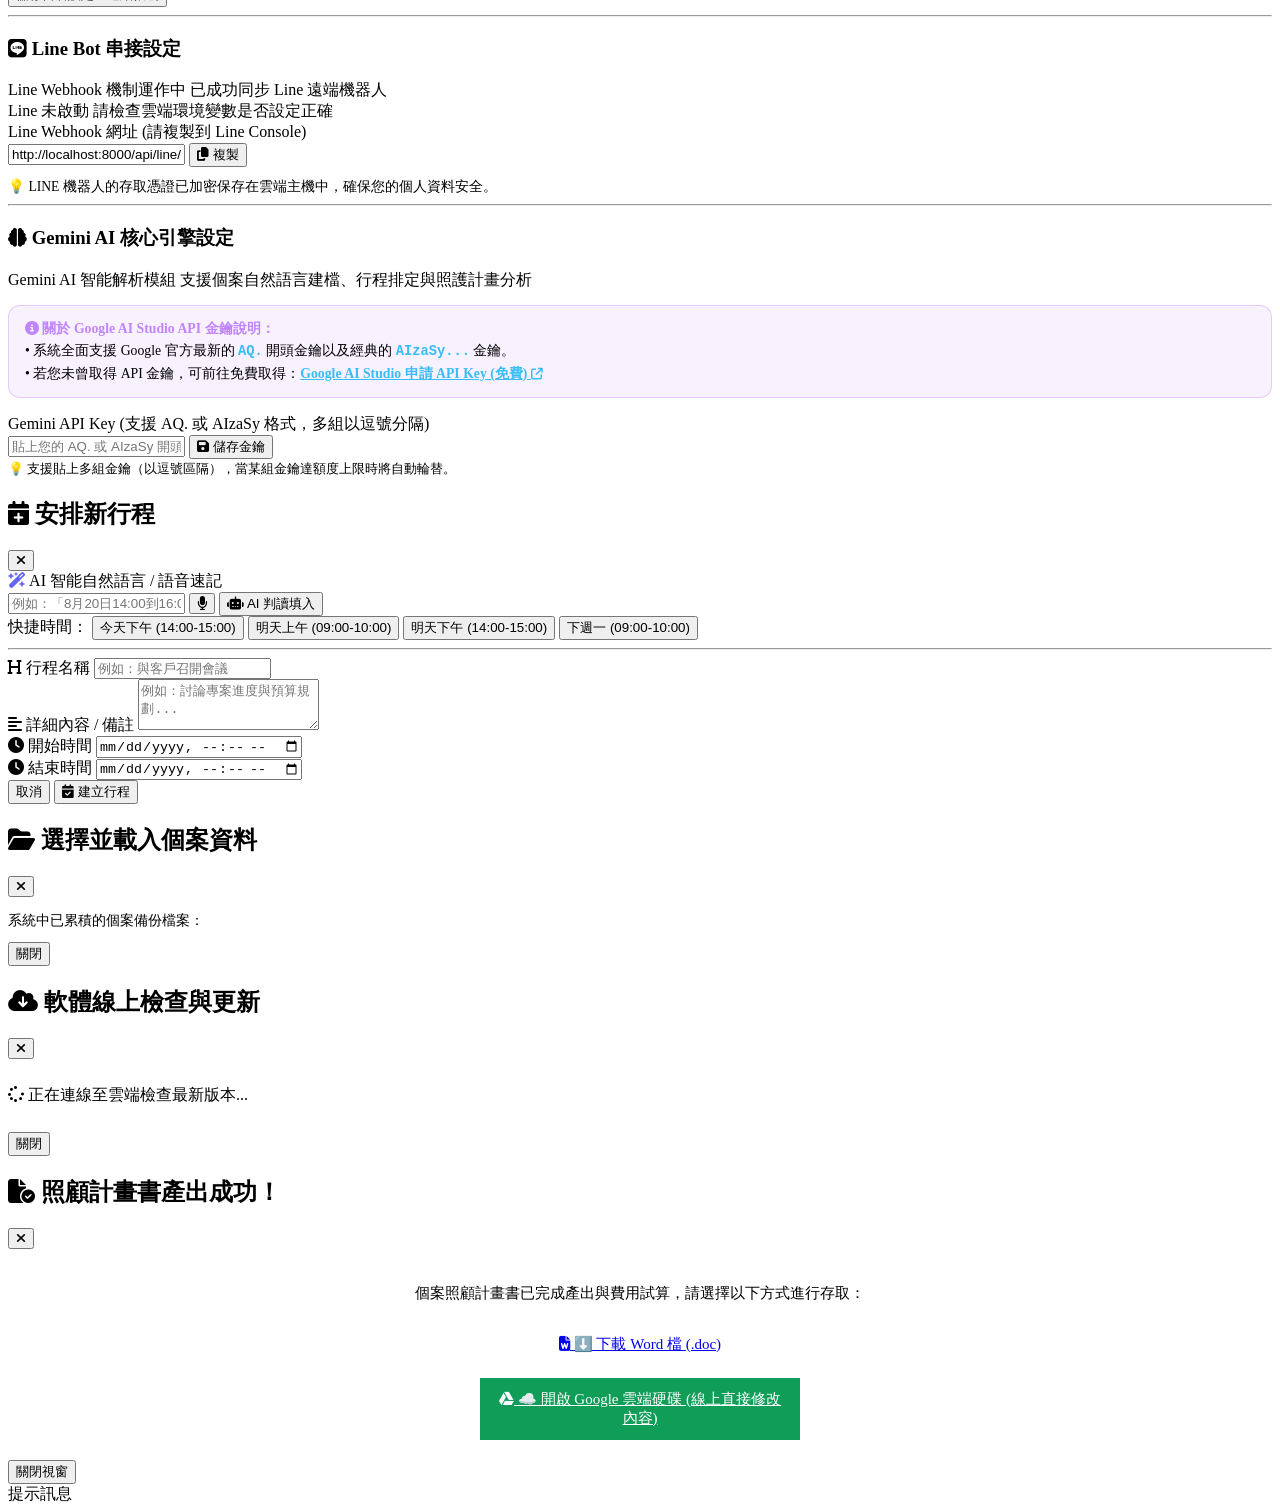
==== commit 8412be92: "fix: restore Long-term Care AI Assistant to index.html and route tablet signage to /tablet" ====
--- a/static/index.html
+++ b/static/index.html
@@ -20,7 +20,7 @@
     </script>
     <meta charset="UTF-8">
     <meta name="viewport" content="width=device-width, initial-scale=1.0">
-    <title>個人智能生活儀表板 - 行事曆 & 待辦事項</title>
+    <title>長照個案管理智能助理</title>
     <!-- Google Fonts -->
     <link rel="preconnect" href="https://fonts.googleapis.com">
     <link rel="preconnect" href="https://fonts.gstatic.com" crossorigin>
@@ -28,9 +28,9 @@
     <!-- FontAwesome for Icons -->
     <link rel="stylesheet" href="https://cdnjs.cloudflare.com/ajax/libs/font-awesome/6.4.0/css/all.min.css">
     <!-- Main Stylesheet -->
-    <link rel="stylesheet" href="/styles.css?v=35.0">
+    <link rel="stylesheet" href="/styles.css?v=36.0">
 </head>
-<body>
+<body data-theme="light">
     
     <!-- Background Glowing Orbs -->
     <div class="orb-container">
@@ -77,9 +77,15 @@
         <!-- Header -->
         <header class="dashboard-header">
             <div class="header-left">
+                <div class="logo-group">
+                    <div style="width: 36px; height: 36px; border-radius: 10px; background: linear-gradient(135deg, #0284c7 0%, #059669 100%); display: flex; align-items: center; justify-content: center; box-shadow: 0 4px 12px rgba(2, 132, 199, 0.3); flex-shrink: 0;">
+                        <i class="fa-solid fa-notes-medical" style="font-size: 1.1rem; color: #ffffff;"></i>
+                    </div>
+                    <span style="font-family: inherit; font-size: 1.15rem; font-weight: 800; color: var(--text-primary); letter-spacing: 0.5px;">長照個案管理智能助理</span>
+                </div>
                 <div class="clock-display">
                     <span id="clock-time">00:00:00</span>
-                    <span id="clock-date">2026年06月26日 星期五</span>
+                    <span id="clock-date">2026年08月17日 星期一</span>
                 </div>
             </div>
             
@@ -95,154 +101,519 @@
             </div>
             
             <div class="header-right">
-                <button class="btn btn-secondary btn-icon-only" onclick="toggleTheme()" title="切換主題" style="margin-right: 8px;">
-                    <i class="fa-solid fa-moon" id="theme-icon"></i>
+                <button class="btn btn-secondary" onclick="openCaseSelectorModal()" title="載入個案資料">
+                    <i class="fa-solid fa-folder-open"></i> <span>個案清單</span>
                 </button>
-                <button class="btn btn-secondary" id="fullscreen-btn" onclick="toggleFullscreen()" title="切換全螢幕">
-                    <i class="fa-solid fa-expand"></i> <span>全螢幕</span>
+                <button class="btn btn-secondary" onclick="syncCalendarFromWeb()" title="同步至 Google 行事曆">
+                    <i class="fa-solid fa-calendar-check"></i> <span>同步日曆</span>
                 </button>
+                <button class="btn btn-primary btn-glow" onclick="generateCarePlan()" title="生成照顧計畫書 PDF/Word" style="box-shadow: 0 0 20px rgba(14, 165, 233, 0.4);">
+                    <i class="fa-solid fa-file-export"></i> <span>產出計畫書</span>
+                </button>
+                <button class="btn btn-secondary" onclick="openUpdateModal()" title="檢查與線上更新軟體">
+                    <i class="fa-solid fa-arrows-rotate"></i> <span>程式更新</span>
+                </button>
+                <a href="/tablet" class="btn btn-secondary" title="切換至桌上行事曆看板" style="text-decoration: none;">
+                    <i class="fa-solid fa-calendar-days"></i> <span>行事曆看板</span>
+                </a>
+                <button class="btn btn-secondary btn-icon-only" onclick="openSettingsModal()" title="系統設定">
+                    <i class="fa-solid fa-gear"></i>
+                </button>
+                <button class="btn btn-secondary btn-icon-only" id="fullscreen-btn" onclick="toggleFullscreen()" title="切換全螢幕">
+                    <i class="fa-solid fa-expand"></i>
+                </button>
             </div>
         </header>
 
-        <!-- Main Workspace Grid -->
-        <main class="dashboard-grid">
+        <!-- Main Workstation 3-Column Layout -->
+        <div class="workstation-container">
             
-            <!-- Left Side: Google Calendar Sync -->
-            <section class="grid-card calendar-card">
-                <div class="card-header">
-                    <div class="header-title">
-                        <i class="fa-solid fa-calendar-days icon-accent-calendar"></i>
-                        <h2>我的日程表</h2>
-                    </div>
-                    <div class="card-actions">
-                        <button class="btn btn-secondary btn-icon-only" onclick="openSettingsModal()" title="系統設定">
-                            <i class="fa-solid fa-gear"></i>
+            <!-- Left Column: Resident Profile Cards Sidebar (Design Mockup Layout) -->
+            <aside class="workstation-sidebar">
+                <div class="sidebar-search-box">
+                    <i class="fa-solid fa-magnifying-glass sidebar-search-icon"></i>
+                    <input type="text" placeholder="搜尋個案..." class="sidebar-search-input" id="sidebar-case-search">
+                </div>
+                
+                <div style="font-size: 0.68rem; font-weight: 700; text-transform: uppercase; letter-spacing: 1px; color: var(--text-muted); margin: 4px 0 2px 2px;">
+                    在管個案 (RESIDENTS)
+                </div>
+                
+                <div class="resident-card-list" id="sidebar-resident-list">
+                    <div style="padding: 20px 10px; text-align: center; color: var(--text-muted); font-size: 0.8rem;">
+                        <i class="fa-solid fa-folder-open" style="margin-bottom: 8px; font-size: 1.3rem; display: block; opacity: 0.6;"></i>
+                        尚無個案資料<br>
+                        <span style="font-size: 0.75rem; opacity: 0.8;">點擊「個案清單」或透過 AI 建立</span>
+                    </div>
+                </div>
+            </aside>
+            
+            <!-- Workstation Middle Stage: Case Builder Form & Agenda Tabs -->
+            <div class="workstation-left">
+                
+                <!-- Tab Navbar -->
+                <div class="tab-navbar">
+                    <div class="tab-btn-group">
+                        <button class="tab-btn active" id="tab-btn-builder" onclick="switchWorktab('builder')">
+                            <i class="fa-solid fa-id-card"></i> <span>個案填報與即時評估表</span>
                         </button>
-                        <button class="btn btn-secondary btn-icon-only" onclick="fetchEvents()" title="重新整理">
-                            <i class="fa-solid fa-rotate-right"></i>
+                        <button class="tab-btn" id="tab-btn-agenda" onclick="switchWorktab('agenda')">
+                            <i class="fa-solid fa-calendar-days"></i> <span>Google 日程與待辦事項</span>
                         </button>
-                        <button class="btn btn-primary" onclick="openAddEventModal()">
-                            <i class="fa-solid fa-plus"></i> <span>安排行程</span>
+                    </div>
+                    
+                    <div class="tab-navbar-right" style="display: flex; align-items: center; gap: 10px;">
+                        <div class="case-badge-pill" id="current-case-badge">
+                            <i class="fa-solid fa-user-check"></i>
+                            <span id="case-badge-text">目前個案：未提供資料</span>
+                        </div>
+                        <button type="button" class="btn-toggle-ai-pill" id="btn-toggle-ai-header" onclick="toggleRightSidebar()" title="開啟/收合 AI 助理">
+                            <i class="fa-solid fa-robot"></i>
+                            <span class="ai-toggle-text">AI 助理</span>
                         </button>
                     </div>
                 </div>
 
-                <!-- Calendar Content -->
-                <div id="calendar-disconnected-state" class="calendar-disconnected-overlay hidden">
-                    <div class="disconnected-content">
-                        <div class="icon-glow">
-                            <i class="fa-brands fa-google"></i>
-                        </div>
-                        <h3>串接 Google 日曆</h3>
-                        <p>連線您的 Google 帳戶，即可在此處與您的其他裝置同步管理行程。</p>
-                        <button class="btn btn-primary" onclick="openSettingsModal()">
-                            <i class="fa-solid fa-link"></i> 前往設定進行授權
+                <!-- Tab Pane 1: Care Plan & Case Builder Forms -->
+                <div class="tab-pane" id="pane-case-builder">
+
+                    <!-- High-End Summary Metrics Bar -->
+                    <div class="metrics-summary-grid">
+                        <div class="metric-card">
+                            <div class="metric-icon cyan"><i class="fa-solid fa-user"></i></div>
+                            <div class="metric-data">
+                                <span class="metric-label">當前個案</span>
+                                <h3 id="metric-case-name" class="metric-value">未加載個案</h3>
+                            </div>
+                        </div>
+                        <div class="metric-card">
+                            <div class="metric-icon purple"><i class="fa-solid fa-notes-medical"></i></div>
+                            <div class="metric-data">
+                                <span class="metric-label">長照等級 (CMS)</span>
+                                <h3 id="metric-cms-level" class="metric-value">等級 --</h3>
+                            </div>
+                        </div>
+                        <div class="metric-card">
+                            <div class="metric-icon emerald"><i class="fa-solid fa-calculator"></i></div>
+                            <div class="metric-data">
+                                <span class="metric-label">交通區劃分</span>
+                                <h3 id="metric-fee-estimate" class="metric-value">一般區 (1區)</h3>
+                            </div>
+                        </div>
+                        <div class="metric-card">
+                            <div class="metric-icon orange"><i class="fa-solid fa-calendar-day"></i></div>
+                            <div class="metric-data">
+                                <span class="metric-label">訪視排程</span>
+                                <h3 id="metric-visit-date" class="metric-value">未排定</h3>
+                            </div>
+                        </div>
+                    </div>
+
+                    <div class="case-builder-card">
+                        
+                        <!-- 1. 基本概況 -->
+                        <div class="form-section">
+                            <div class="section-title">
+                                <i class="fa-solid fa-user"></i> <span>個案基本概況與訪視時間</span>
+                            </div>
+                            <div class="form-grid-3">
+                                <div class="form-control-group">
+                                    <label for="cb-name">個案姓名</label>
+                                    <input type="text" id="cb-name" class="form-control-input" placeholder="例如：張阿公" oninput="updateStateFromForm()" onchange="updateStateFromForm()">
+                                </div>
+                                <div class="form-control-group">
+                                    <label for="cb-birthYear">出生年份 (民國)</label>
+                                    <input type="text" id="cb-birthYear" class="form-control-input" placeholder="例如：37" oninput="updateStateFromForm()" onchange="updateStateFromForm()">
+                                </div>
+                                <div class="form-control-group">
+                                    <label for="cb-gender">性別</label>
+                                    <select id="cb-gender" class="form-control-select" onchange="updateStateFromForm()">
+                                        <option value="男">男</option>
+                                        <option value="女">女</option>
+                                    </select>
+                                </div>
+                                <div class="form-control-group">
+                                    <label for="cb-statusVal">身分別</label>
+                                    <select id="cb-statusVal" class="form-control-select" onchange="updateStateFromForm()">
+                                        <option value="1">第三類 (一般戶 16%)</option>
+                                        <option value="2">第二類 (中低收入戶 5%)</option>
+                                        <option value="3">第一類 (低收入戶 0%)</option>
+                                    </select>
+                                </div>
+                                <div class="form-control-group">
+                                    <label for="cb-visitDate">訪視日期</label>
+                                    <input type="date" id="cb-visitDate" class="form-control-input" oninput="updateStateFromForm()" onchange="updateStateFromForm()">
+                                </div>
+                                <div class="form-control-group">
+                                    <label for="cb-visitTime">訪視時間</label>
+                                    <input type="time" id="cb-visitTime" class="form-control-input" oninput="updateStateFromForm()" onchange="updateStateFromForm()">
+                                </div>
+                            </div>
+                            
+                            <div class="form-grid-2" style="margin-top: 12px;">
+                                <div class="form-control-group">
+                                    <label for="cb-address">住家地址 (包含中壢會自動鎖定交通2區)</label>
+                                    <input type="text" id="cb-address" class="form-control-input" placeholder="例如：桃園市中壢區中山路100號" oninput="updateStateFromForm()" onchange="updateStateFromForm()">
+                                </div>
+                                <div class="form-control-group">
+                                    <label for="cb-planType">計畫類型</label>
+                                    <select id="cb-planType" class="form-control-select" onchange="updateStateFromForm()">
+                                        <option value="ReEval">單位複評計畫擬定 (複評)</option>
+                                        <option value="AA01">AA01家訪擬定照顧計畫 (AA01)</option>
+                                        <option value="ChuZhun">出院準備家訪 (出準)</option>
+                                        <option value="NewCase">新案家訪 (新案)</option>
+                                        <option value="CoVisit">共訪</option>
+                                        <option value="PlanChange">計畫異動</option>
+                                        <option value="Private">私人行程/開會休假</option>
+                                    </select>
+                                </div>
+                            </div>
+                        </div>
+
+                        <!-- 2. 臨床與長照需求評估 -->
+                        <div class="form-section">
+                            <div class="section-title">
+                                <i class="fa-solid fa-stethoscope"></i> <span>長照級數與臨床評估</span>
+                            </div>
+                            <div class="form-grid-3">
+                                <div class="form-control-group">
+                                    <label for="cb-cmsLvl">CMS 長照等級</label>
+                                    <select id="cb-cmsLvl" class="form-control-select" onchange="updateStateFromForm()">
+                                        <option value="2">第 2 級 (輕度)</option>
+                                        <option value="3">第 3 級</option>
+                                        <option value="4">第 4 級 (中度)</option>
+                                        <option value="5">第 5 級</option>
+                                        <option value="6">第 6 級 (重度)</option>
+                                        <option value="7">第 7 級</option>
+                                        <option value="8">第 8 級 (極重度)</option>
+                                    </select>
+                                </div>
+                                <div class="form-control-group">
+                                    <label for="cb-trafLvl">交通地區分類</label>
+                                    <select id="cb-trafLvl" class="form-control-select" onchange="updateStateFromForm()">
+                                        <option value="1">第 1 類 (一般地區 $1,680)</option>
+                                        <option value="2">第 2 類 (桃園/中壢等 $1,840)</option>
+                                        <option value="3">第 3 類 ($2,000)</option>
+                                        <option value="4">第 4 類 (偏鄉 $2,400)</option>
+                                    </select>
+                                </div>
+                                <div class="form-control-group">
+                                    <label for="cb-hasF">聘僱外籍看護工</label>
+                                    <select id="cb-hasF" class="form-control-select" onchange="updateStateFromForm()">
+                                        <option value="false">否 (完整照顧額度)</option>
+                                        <option value="true">是 (額度折減30%)</option>
+                                    </select>
+                                </div>
+                                <div class="form-control-group">
+                                    <label for="cb-livingStr">居住型態</label>
+                                    <select id="cb-livingStr" class="form-control-select" onchange="updateStateFromForm()">
+                                        <option value="與子女同住">與子女同住</option>
+                                        <option value="獨居">獨居</option>
+                                        <option value="與配偶同住">與配偶同住</option>
+                                        <option value="老老照顧">老老照顧</option>
+                                        <option value="與其他家屬同住">與其他家屬同住</option>
+                                    </select>
+                                </div>
+                                <div class="form-control-group">
+                                    <label for="cb-burdenStr">主要照顧者負荷</label>
+                                    <select id="cb-burdenStr" class="form-control-select" onchange="updateStateFromForm()">
+                                        <option value="無明顯負荷">無明顯負荷</option>
+                                        <option value="需輪班工作/無替手">需輪班工作/無替手</option>
+                                        <option value="自身有慢性病/年邁">自身有慢性病/年邁</option>
+                                        <option value="照顧技巧不足">照顧技巧不足</option>
+                                        <option value="經濟困難">經濟困難</option>
+                                    </select>
+                                </div>
+                                <div class="form-control-group">
+                                    <label for="cb-specialistName">照顧專員 (照專)</label>
+                                    <input type="text" id="cb-specialistName" class="form-control-input" placeholder="例如：陳美麗" onchange="updateStateFromForm()">
+                                </div>
+                            </div>
+                        </div>
+
+                        <!-- 3. 已配置長照服務代碼 -->
+                        <div class="form-section">
+                            <div style="display: flex; align-items: center; justify-content: space-between; margin-bottom: 8px;">
+                                <div class="section-title" style="margin-bottom: 0;">
+                                    <i class="fa-solid fa-hand-holding-hand"></i> <span>目前核定與配置服務代碼</span>
+                                </div>
+                                <select id="quick-add-service-select" class="service-pill-select" onchange="handleAddServiceFromSelect(this.value); this.value='';">
+                                    <option value="">＋ 新增服務項目...</option>
+                                    <option value="BA01">BA01 基本身體清潔 ($260)</option>
+                                    <option value="BA02">BA02 基本日常照顧 ($195)</option>
+                                    <option value="BA04">BA04 協助進食或管灌 ($130)</option>
+                                    <option value="BA05">BA05 餐食照顧 ($310)</option>
+                                    <option value="BA07">BA07 協助沐浴及洗頭 ($325)</option>
+                                    <option value="BA08">BA08 足部照護 ($500)</option>
+                                    <option value="BA10">BA10 翻身拍背 ($155)</option>
+                                    <option value="BA11">BA11 肢體關節活動 ($195)</option>
+                                    <option value="BA12">BA12 協助上下樓梯 ($130)</option>
+                                    <option value="BA13">BA13 陪同外出 ($195)</option>
+                                    <option value="BA14">BA14 陪同就醫 ($685)</option>
+                                    <option value="BA15">BA15 家務服務 ($195)</option>
+                                    <option value="BA16">BA16 代購代送 ($130)</option>
+                                    <option value="BA18">BA18 安全看視 ($200)</option>
+                                    <option value="BA20">BA20 陪伴服務 ($175)</option>
+                                    <option value="BA22">BA22 巡視服務 ($130)</option>
+                                    <option value="BA23">BA23 協助洗頭 ($200)</option>
+                                    <option value="BA24">BA24 協助排泄 ($220)</option>
+                                    <option value="CA08">CA08 個別化服務計畫 ($1500)</option>
+                                    <option value="CB01">CB01 營養照護 ($1500)</option>
+                                    <option value="CD02">CD02 居家護理指導 ($1500)</option>
+                                    <option value="GA09">GA09 居家喘息2小時 ($770)</option>
+                                </select>
+                            </div>
+                            <div id="active-services-container" class="services-chip-grid">
+                                <!-- Dynamic Service Tags -->
+                                <span class="service-code-tag"><i class="fa-solid fa-check"></i> 尚無配置服務代碼</span>
+                            </div>
+                        </div>
+
+                    </div>
+                </div>
+
+                <!-- Tab Pane 2: Google Calendar & Tasks Agenda -->
+                <div class="tab-pane hidden" id="pane-agenda">
+                    <main class="dashboard-grid" style="grid-template-columns: 1.1fr 0.9fr; gap: 16px;">
+                        
+                        <!-- Left Side: Google Calendar Sync -->
+                        <section class="grid-card calendar-card">
+                            <div class="card-header">
+                                <div class="header-title">
+                                    <i class="fa-solid fa-calendar-days icon-accent-calendar"></i>
+                                    <h2>我的日程表</h2>
+                                </div>
+                                <div class="card-actions">
+                                    <button class="btn btn-secondary btn-icon-only" onclick="openSettingsModal()" title="系統設定">
+                                        <i class="fa-solid fa-gear"></i>
+                                    </button>
+                                    <button class="btn btn-secondary btn-icon-only" onclick="fetchEvents()" title="重新整理">
+                                        <i class="fa-solid fa-rotate-right"></i>
+                                    </button>
+                                    <button class="btn btn-primary" onclick="openAddEventModal()">
+                                        <i class="fa-solid fa-plus"></i> <span>安排行程</span>
+                                    </button>
+                                </div>
+                            </div>
+
+                            <!-- AI Quick Event Schedule Bar -->
+                            <div class="ai-quick-schedule-bar">
+                                <div class="ai-input-group">
+                                    <span class="ai-sparkle-badge"><i class="fa-solid fa-wand-magic-sparkles"></i> AI 智能排行程</span>
+                                    <input type="text" id="dashboard-ai-event-input" placeholder="說或輸入：「8/20下午2點訪視張阿公」或「明天早上9點開會」..." oninput="handleAIInputLive(this.value)" onkeydown="if(event.key==='Enter') submitDashboardAIEvent()">
+                                    <button type="button" class="voice-mic-btn" id="dashboard-mic-btn" onclick="toggleVoiceInput('dashboard-ai-event-input', 'dashboard-mic-btn')" title="點擊進行語音輸入 (說話新增)">
+                                        <i class="fa-solid fa-microphone"></i>
+                                    </button>
+                                    <button type="button" class="btn btn-primary btn-ai-submit" id="dashboard-ai-submit-btn" onclick="submitDashboardAIEvent()" title="智慧判讀並展開確認卡片">
+                                        <i class="fa-solid fa-wand-magic-sparkles"></i> <span>智慧排行程</span>
+                                    </button>
+                                </div>
+                                <div id="dashboard-ai-event-status" class="ai-quick-status-msg hidden"></div>
+
+                                <!-- Inline Smart Schedule Card -->
+                                <div id="inline-smart-schedule-card" class="inline-smart-card hidden">
+                                    <div class="inline-card-header">
+                                        <div class="inline-card-title">
+                                            <i class="fa-solid fa-calendar-check text-primary"></i>
+                                            <span>行程建立前確認與編輯</span>
+                                        </div>
+                                        <button type="button" class="btn-close-card" onclick="closeInlineSmartCard()"><i class="fa-solid fa-xmark"></i></button>
+                                    </div>
+                                    <div class="inline-card-body">
+                                        <div class="inline-field-group">
+                                            <label><i class="fa-solid fa-heading"></i> 行程名稱</label>
+                                            <input type="text" id="inline-event-summary" placeholder="例如：訪視張阿公">
+                                        </div>
+                                        <div class="inline-time-row">
+                                            <div class="inline-field-group">
+                                                <label><i class="fa-solid fa-clock"></i> 開始時間</label>
+                                                <input type="datetime-local" id="inline-event-start">
+                                            </div>
+                                            <div class="inline-field-group">
+                                                <label><i class="fa-solid fa-clock"></i> 結束時間</label>
+                                                <input type="datetime-local" id="inline-event-end">
+                                            </div>
+                                        </div>
+                                        <div class="inline-quick-chips">
+                                            <span class="chip-label">快捷時間：</span>
+                                            <button type="button" class="time-chip" onclick="applyInlineTimeChip('today-pm')">今天 14:00</button>
+                                            <button type="button" class="time-chip" onclick="applyInlineTimeChip('tomorrow-am')">明天 09:00</button>
+                                            <button type="button" class="time-chip" onclick="applyInlineTimeChip('tomorrow-pm')">明天 14:00</button>
+                                            <button type="button" class="time-chip" onclick="applyInlineTimeChip('next-mon-am')">下週一 09:00</button>
+                                        </div>
+                                        <div id="inline-batch-preview" class="inline-batch-preview hidden"></div>
+                                    </div>
+                                    <div class="inline-card-footer">
+                                        <button type="button" class="btn btn-secondary btn-sm" onclick="closeInlineSmartCard()">取消</button>
+                                        <button type="button" class="btn btn-primary btn-sm" id="inline-confirm-submit-btn" onclick="confirmSaveInlineSmartCard()">
+                                            <i class="fa-solid fa-cloud-arrow-up"></i> <span>確認建立至 Google 日曆</span>
+                                        </button>
+                                    </div>
+                                </div>
+                            </div>
+
+                            <div id="calendar-disconnected-state" class="calendar-disconnected-overlay hidden">
+                                <div class="disconnected-content">
+                                    <div class="icon-glow">
+                                        <i class="fa-brands fa-google"></i>
+                                    </div>
+                                    <h3>串接 Google 日曆</h3>
+                                    <p>連線您的 Google 帳戶，即可在此處與您的其他裝置同步管理行程。</p>
+                                    <button class="btn btn-primary" onclick="openSettingsModal()">
+                                        <i class="fa-solid fa-link"></i> 前往設定進行授權
+                                    </button>
+                                </div>
+                            </div>
+
+                            <div id="calendar-connected-state" class="calendar-inner-grid">
+                                <div class="mini-calendar-container">
+                                    <div class="mini-calendar-header">
+                                        <button onclick="changeMonth(-1)"><i class="fa-solid fa-chevron-left"></i></button>
+                                        <div class="calendar-title-group">
+                                            <h3 id="mini-calendar-month-year">2026年6月</h3>
+                                            <span id="mini-calendar-clock" class="mini-calendar-clock hidden">00:00:00</span>
+                                        </div>
+                                        <button onclick="changeMonth(1)"><i class="fa-solid fa-chevron-right"></i></button>
+                                    </div>
+                                    <div class="mini-calendar-weekdays">
+                                        <div>日</div><div>一</div><div>二</div><div>三</div><div>四</div><div>五</div><div>六</div>
+                                    </div>
+                                    <div id="mini-calendar-days" class="mini-calendar-days">
+                                        <!-- Dynamic days -->
+                                    </div>
+                                </div>
+                            </div>
+                        </section>
+
+                        <!-- Right Side: Split Tasks & Timeline -->
+                        <section class="grid-card todo-card split-vertical-card">
+                            <div class="split-card-section upper-section">
+                                <div class="events-timeline">
+                                    <div class="events-timeline-header">
+                                        <h3><i class="fa-solid fa-clock-rotate-left icon-accent-calendar"></i> 接下來的行程</h3>
+                                    </div>
+                                    <div id="events-list-empty" class="empty-state hidden">
+                                        <i class="fa-solid fa-calendar-minus empty-icon"></i>
+                                        <p>此日期沒有安排任何行程</p>
+                                    </div>
+                                    <div id="events-list" class="events-list">
+                                        <!-- Dynamic events -->
+                                    </div>
+                                </div>
+                            </div>
+
+                            <div class="split-section-divider"></div>
+
+                            <div class="split-card-section lower-section">
+                                <div class="card-header">
+                                    <div class="header-title">
+                                        <i class="fa-solid fa-list-check icon-accent-todo"></i>
+                                        <h2>待辦事項</h2>
+                                    </div>
+                                    <div class="todo-progress-container">
+                                        <div class="progress-ring-box">
+                                            <svg class="progress-ring" width="46" height="46">
+                                                <circle class="progress-ring-bg" stroke="rgba(255,255,255,0.05)" stroke-width="4" fill="transparent" r="18" cx="23" cy="23"/>
+                                                <circle id="todo-progress-circle" class="progress-ring-bar" stroke="url(#todo-gradient)" stroke-width="4" stroke-dasharray="113" stroke-dashoffset="113" stroke-linecap="round" fill="transparent" r="18" cx="23" cy="23"/>
+                                            </svg>
+                                            <span id="todo-progress-percentage" class="progress-text">0%</span>
+                                        </div>
+                                        <span id="todo-progress-count" class="todo-progress-label">0 / 0 完成</span>
+                                    </div>
+                                </div>
+
+                                <form id="todo-form" onsubmit="handleAddTodo(event)" class="todo-input-form">
+                                    <div class="todo-input-row">
+                                        <input type="text" id="todo-input-title" placeholder="新增待辦事項..." required autocomplete="off">
+                                        <div class="todo-input-meta">
+                                            <select id="todo-input-priority" class="priority-select">
+                                                <option value="low">低優先權</option>
+                                                <option value="medium" selected>中優先權</option>
+                                                <option value="high">高優先權</option>
+                                            </select>
+                                            <input type="date" id="todo-input-date" class="date-select">
+                                        </div>
+                                    </div>
+                                    <button type="submit" class="btn btn-todo-add">
+                                        <i class="fa-solid fa-plus"></i> 新增任務
+                                    </button>
+                                </form>
+
+                                <div class="todo-list-container">
+                                    <div id="todo-list-empty" class="empty-state hidden">
+                                        <i class="fa-solid fa-clipboard-check empty-icon"></i>
+                                        <p>目前沒有待辦事項</p>
+                                    </div>
+                                    <ul id="todo-list" class="todo-list">
+                                        <!-- Dynamic items -->
+                                    </ul>
+                                </div>
+                            </div>
+                        </section>
+                    </main>
+                </div>
+            </div>
+
+            <!-- Workstation Right: Standalone AI Chatbot Sidebar -->
+            <aside class="ai-chat-sidebar" id="ai-chat-sidebar">
+                <div class="ai-sidebar-header">
+                    <div class="ai-bot-info">
+                        <div class="ai-bot-avatar">
+                            <i class="fa-solid fa-robot"></i>
+                        </div>
+                        <div>
+                            <div class="ai-bot-name">長照 AI 專家助理</div>
+                            <div class="ai-bot-status">
+                                <span class="status-dot-pulse"></span> 在線即時同步中
+                            </div>
+                        </div>
+                    </div>
+                    <div style="display: flex; align-items: center; gap: 6px;">
+                        <button class="btn btn-secondary btn-sm" onclick="resetChatSession()" title="清除目前紀錄">
+                            <i class="fa-solid fa-rotate"></i>
                         </button>
-                    </div>
-                </div>
-
-                <div id="calendar-connected-state" class="calendar-inner-grid">
-                    <!-- Mini Month Calendar -->
-                    <div class="mini-calendar-container">
-                        <div class="mini-calendar-header">
-                            <button onclick="changeMonth(-1)"><i class="fa-solid fa-chevron-left"></i></button>
-                            <div class="calendar-title-group">
-                                <h3 id="mini-calendar-month-year">2026年6月</h3>
-                                <span id="mini-calendar-clock" class="mini-calendar-clock hidden">00:00:00</span>
-                            </div>
-                            <button onclick="changeMonth(1)"><i class="fa-solid fa-chevron-right"></i></button>
-                        </div>
-                        <div class="mini-calendar-weekdays">
-                            <div>日</div><div>一</div><div>二</div><div>三</div><div>四</div><div>五</div><div>六</div>
-                        </div>
-                        <div id="mini-calendar-days" class="mini-calendar-days">
-                            <!-- Dynamic days -->
-                        </div>
-                    </div>
-                </div>
-            </section>
-
-            <!-- Right Side: Vertical Card Split into Upper (Upcoming Events) and Lower (To-Dos) -->
-            <section class="grid-card todo-card split-vertical-card">
-                <!-- Upper Half: 接下來的行程 -->
-                <div class="split-card-section upper-section">
-                    <div class="events-timeline">
-                        <div class="events-timeline-header">
-                            <h3><i class="fa-solid fa-clock-rotate-left icon-accent-calendar"></i> 接下來的行程</h3>
-                            <button class="btn btn-secondary btn-sm" id="fullscreen-btn-inline" onclick="toggleFullscreen()" title="切換全螢幕">
-                                <i class="fa-solid fa-compress"></i> <span>視窗模式</span>
-                            </button>
-                        </div>
-                        <div id="events-list-empty" class="empty-state hidden">
-                            <i class="fa-solid fa-calendar-minus empty-icon"></i>
-                            <p>此日期沒有安排任何行程</p>
-                        </div>
-                        <div id="events-list" class="events-list">
-                            <!-- Dynamic events -->
-                        </div>
-                    </div>
-                </div>
-
-                <div class="split-section-divider"></div>
-
-                <!-- Lower Half: 待辦事項 -->
-                <div class="split-card-section lower-section">
-                    <div class="card-header">
-                        <div class="header-title">
-                            <i class="fa-solid fa-list-check icon-accent-todo"></i>
-                            <h2>待辦事項</h2>
-                        </div>
-                        <div class="todo-progress-container">
-                            <div class="progress-ring-box">
-                                <svg class="progress-ring" width="46" height="46">
-                                    <circle class="progress-ring-bg" stroke="rgba(255,255,255,0.05)" stroke-width="4" fill="transparent" r="18" cx="23" cy="23"/>
-                                    <circle id="todo-progress-circle" class="progress-ring-bar" stroke="url(#todo-gradient)" stroke-width="4" stroke-dasharray="113" stroke-dashoffset="113" stroke-linecap="round" fill="transparent" r="18" cx="23" cy="23"/>
-                                    <defs>
-                                        <linearGradient id="todo-gradient" x1="0%" y1="0%" x2="100%" y2="100%">
-                                            <stop offset="0%" stop-color="#ff8c00" />
-                                            <stop offset="100%" stop-color="#ff007f" />
-                                        </linearGradient>
-                                    </defs>
-                                </svg>
-                                <span id="todo-progress-percentage" class="progress-text">0%</span>
-                            </div>
-                            <span id="todo-progress-count" class="todo-progress-label">0 / 0 完成</span>
-                        </div>
-                    </div>
-
-                <!-- Add Todo Form -->
-                <form id="todo-form" onsubmit="handleAddTodo(event)" class="todo-input-form">
-                    <div class="todo-input-row">
-                        <input type="text" id="todo-input-title" placeholder="新增一個待辦事項..." required autocomplete="off">
-                        
-                        <div class="todo-input-meta">
-                            <select id="todo-input-priority" class="priority-select">
-                                <option value="low">低優先權</option>
-                                <option value="medium" selected>中優先權</option>
-                                <option value="high">高優先權</option>
-                            </select>
-                            
-                            <input type="date" id="todo-input-date" class="date-select">
-                        </div>
-                    </div>
-                    <button type="submit" class="btn btn-todo-add">
-                        <i class="fa-solid fa-plus"></i> 新增任務
+                        <button type="button" class="btn-sidebar-toggle" id="btn-toggle-right-sidebar" onclick="toggleRightSidebar()" title="收合右側 AI 助理">
+                            <i class="fa-solid fa-chevron-right"></i>
+                        </button>
+                    </div>
+                </div>
+
+                <div class="ai-messages-container" id="ai-messages-container">
+                    <div class="chat-bubble assistant">
+                        您好！我是您的長照 AI 專屬助理 🤖<br>您可以直接對我說話或輸入，例如：<br>• 「記錄新個案張阿公，80歲，CMS 4級，住在中壢」<br>• 「幫他安排明天下午兩點家訪並建立行事曆」<br>左側表單將隨我們的對話即時自動更新！
+                    </div>
+                </div>
+
+                <!-- Quick Action Chips -->
+                <div class="quick-chips-scroll">
+                    <button class="chip-btn" onclick="sendQuickChat('建立行事曆')">📅 排入行事曆</button>
+                    <button class="chip-btn" onclick="generateCarePlan()">📄 產出計畫書</button>
+                    <button class="chip-btn" onclick="sendQuickChat('前後次對比摘要')">🔍 歷史差異對比</button>
+                    <button class="chip-btn" onclick="openCaseSelectorModal()">📂 個案清單</button>
+                    <button class="chip-btn" onclick="resetChatSession()">🧹 重新開始</button>
+                </div>
+
+                <!-- Chat Input Form -->
+                <form id="ai-chat-form" onsubmit="handleSendChat(event)" class="ai-input-form">
+                    <input type="text" id="ai-chat-input" class="ai-chat-input" placeholder="輸入對話或指令..." autocomplete="off">
+                    <button type="button" class="btn-voice-chat" id="btn-voice-chat" onclick="toggleVoiceInput()" title="語音輸入">
+                        <i class="fa-solid fa-microphone"></i>
+                    </button>
+                    <button type="submit" class="btn-send-chat" title="傳送">
+                        <i class="fa-solid fa-paper-plane"></i>
                     </button>
                 </form>
-
-                <!-- Todo Scroll List -->
-                <div class="todo-list-container">
-                    <div id="todo-list-empty" class="empty-state hidden">
-                        <i class="fa-solid fa-clipboard-check empty-icon"></i>
-                        <p>太棒了！目前沒有待辦事項</p>
-                    </div>
-                    <ul id="todo-list" class="todo-list">
-                        <!-- Dynamic items -->
-                    </ul>
-                </div>
-                </div>
-            </section>
-        </main>
+            </aside>
+            
+            <!-- Floating Restore Button when Right AI Panel is Collapsed -->
+            <button type="button" class="btn-restore-ai-float" id="btn-restore-ai-float" onclick="toggleRightSidebar()" title="點擊展開 AI 助理">
+                <i class="fa-solid fa-chevron-left"></i>
+                <div class="restore-icon-box">
+                    <i class="fa-solid fa-robot"></i>
+                </div>
+                <span>展開 AI 助理</span>
+            </button>
+        </div>
     </div>
 
     <!-- 3. SETTINGS MODAL -->
@@ -354,12 +725,45 @@
                             <input type="password" id="line-channel-token" value="placeholder">
                             <input type="password" id="line-channel-secret" value="placeholder">
                             <input type="password" id="line-user-id" value="placeholder">
-                            <input type="password" id="gemini-api-key" value="placeholder">
                         </div>
 
                         <div class="settings-action-row" style="margin-top: 10px;">
                             <span class="input-helper" style="font-size: 0.85rem; color: var(--text-muted);">
-                                💡 LINE 機器人的存取憑證與金鑰已加密保存在雲端主機中，確保您的個人資料安全。
+                                💡 LINE 機器人的存取憑證已加密保存在雲端主機中，確保您的個人資料安全。
+                            </span>
+                        </div>
+                    </form>
+                </div>
+
+                <hr class="settings-divider">
+
+                <!-- Gemini AI API Key Section -->
+                <div class="settings-section">
+                    <h3><i class="fa-solid fa-brain"></i> Gemini AI 核心引擎設定</h3>
+                    
+                    <div id="gemini-status-card" class="api-status-card connected" style="margin-bottom: 14px;">
+                        <div class="status-indicator-dot" style="background: #a855f7; box-shadow: 0 0 10px #a855f7;"></div>
+                        <div class="status-info">
+                            <span class="status-title">Gemini AI 智能解析模組</span>
+                            <span id="gemini-key-hint" class="status-desc">支援個案自然語言建檔、行程排定與照護計畫分析</span>
+                        </div>
+                    </div>
+
+                    <div style="background: rgba(168, 85, 247, 0.08); border: 1px solid rgba(168, 85, 247, 0.25); border-radius: 12px; padding: 12px 16px; margin-bottom: 16px; font-size: 0.86rem; line-height: 1.6; color: var(--text-secondary);">
+                        <strong style="color: #c084fc;"><i class="fa-solid fa-circle-info"></i> 關於 Google AI Studio API 金鑰說明：</strong><br>
+                        • 系統全面支援 Google 官方最新的 <code style="color: #38bdf8; font-weight: bold;">AQ.</code> 開頭金鑰以及經典的 <code style="color: #38bdf8; font-weight: bold;">AIzaSy...</code> 金鑰。<br>
+                        • 若您未曾取得 API 金鑰，可前往免費取得：<a href="https://aistudio.google.com/app/apikey" target="_blank" style="color: #38bdf8; text-decoration: underline; font-weight: bold;">Google AI Studio 申請 API Key (免費) <i class="fa-solid fa-arrow-up-right-from-square" style="font-size: 0.75rem;"></i></a>
+                    </div>
+
+                    <form id="gemini-settings-form" onsubmit="handleSaveGeminiKey(event)" class="settings-form">
+                        <div class="input-group">
+                            <label for="gemini-api-key">Gemini API Key (支援 AQ. 或 AIzaSy 格式，多組以逗號分隔)</label>
+                            <div class="copy-input-row">
+                                <input type="text" id="gemini-api-key" placeholder="貼上您的 AQ. 或 AIzaSy 開頭金鑰" autocomplete="off">
+                                <button type="submit" class="btn btn-primary" style="white-space: nowrap;"><i class="fa-solid fa-floppy-disk"></i> 儲存金鑰</button>
+                            </div>
+                            <span class="input-helper" style="font-size: 0.8rem; color: var(--text-muted); margin-top: 6px;">
+                                💡 支援貼上多組金鑰（以逗號區隔），當某組金鑰達額度上限時將自動輪替。
                             </span>
                         </div>
                     </form>
@@ -373,11 +777,36 @@
     <div id="add-event-modal" class="modal-overlay hidden" onclick="closeAddEventModalOnOverlay(event)">
         <div class="modal-card event-modal-card" onclick="event.stopPropagation()">
             <div class="modal-header">
-                <h2>安排新行程</h2>
+                <h2><i class="fa-solid fa-calendar-plus" style="color: var(--primary-color);"></i> 安排新行程</h2>
                 <button class="btn-close" onclick="closeAddEventModal()"><i class="fa-solid fa-xmark"></i></button>
             </div>
             <form id="event-form" onsubmit="handleCreateEvent(event)">
                 <div class="modal-body">
+                    <!-- AI Natural Language Input Area -->
+                    <div class="ai-modal-parse-box">
+                        <label for="modal-ai-input"><i class="fa-solid fa-wand-magic-sparkles" style="color: #6366f1;"></i> AI 智能自然語言 / 語音速記</label>
+                        <div class="ai-modal-input-row">
+                            <input type="text" id="modal-ai-input" placeholder="例如：「8月20日14:00到16:00跟張阿公家訪」" onkeydown="if(event.key==='Enter'){event.preventDefault(); parseModalAIInput();}">
+                            <button type="button" class="voice-mic-btn" id="modal-mic-btn" onclick="toggleVoiceInput('modal-ai-input', 'modal-mic-btn', parseModalAIInput)" title="點擊進行語音輸入">
+                                <i class="fa-solid fa-microphone"></i>
+                            </button>
+                            <button type="button" class="btn btn-secondary btn-ai-parse" onclick="parseModalAIInput()" id="modal-ai-parse-btn">
+                                <i class="fa-solid fa-robot"></i> <span>AI 判讀填入</span>
+                            </button>
+                        </div>
+                        <div id="modal-ai-status" class="ai-parse-status hidden"></div>
+                    </div>
+
+                    <div class="quick-time-chips">
+                        <span class="chip-label">快捷時間：</span>
+                        <button type="button" class="time-chip" onclick="applyTimeChip('today-pm')">今天下午 (14:00-15:00)</button>
+                        <button type="button" class="time-chip" onclick="applyTimeChip('tomorrow-am')">明天上午 (09:00-10:00)</button>
+                        <button type="button" class="time-chip" onclick="applyTimeChip('tomorrow-pm')">明天下午 (14:00-15:00)</button>
+                        <button type="button" class="time-chip" onclick="applyTimeChip('next-mon-am')">下週一 (09:00-10:00)</button>
+                    </div>
+
+                    <hr class="modal-divider">
+
                     <div class="input-group">
                         <label for="event-summary"><i class="fa-solid fa-heading"></i> 行程名稱</label>
                         <input type="text" id="event-summary" required placeholder="例如：與客戶召開會議" autocomplete="off">
@@ -401,9 +830,72 @@
                 </div>
                 <div class="modal-footer">
                     <button type="button" class="btn btn-secondary" onclick="closeAddEventModal()">取消</button>
-                    <button type="submit" class="btn btn-primary"><i class="fa-solid fa-calendar-check"></i> 建立行程</button>
+                    <button type="submit" class="btn btn-primary" id="create-event-submit-btn"><i class="fa-solid fa-calendar-check"></i> 建立行程</button>
                 </div>
             </form>
+        </div>
+    </div>
+
+    <!-- 5. CASE SELECTOR MODAL -->
+    <div id="case-selector-modal" class="modal-overlay hidden" onclick="closeCaseSelectorModalOnOverlay(event)">
+        <div class="modal-card event-modal-card" onclick="event.stopPropagation()">
+            <div class="modal-header">
+                <h2><i class="fa-solid fa-folder-open"></i> 選擇並載入個案資料</h2>
+                <button class="btn-close" onclick="closeCaseSelectorModal()"><i class="fa-solid fa-xmark"></i></button>
+            </div>
+            <div class="modal-body">
+                <p style="font-size: 0.9rem; color: var(--text-secondary); margin-bottom: 12px;">系統中已累積的個案備份檔案：</p>
+                <div id="case-selector-list" class="services-chip-grid" style="max-height: 300px; overflow-y: auto;">
+                    <!-- Dynamic case chips -->
+                </div>
+            </div>
+            <div class="modal-footer">
+                <button type="button" class="btn btn-secondary" onclick="closeCaseSelectorModal()">關閉</button>
+            </div>
+        </div>
+    </div>
+
+    <!-- SYSTEM UPDATE MODAL -->
+    <div id="update-modal" class="modal-overlay hidden" onclick="closeUpdateModal()">
+        <div class="modal-card event-modal-card" onclick="event.stopPropagation()">
+            <div class="modal-header">
+                <h2><i class="fa-solid fa-cloud-arrow-down"></i> 軟體線上檢查與更新</h2>
+                <button class="btn-close" onclick="closeUpdateModal()"><i class="fa-solid fa-xmark"></i></button>
+            </div>
+            <div class="modal-body">
+                <div id="update-status-content" style="padding: 10px 0;">
+                    <p><i class="fa-solid fa-spinner fa-spin"></i> 正在連線至雲端檢查最新版本...</p>
+                </div>
+            </div>
+            <div class="modal-footer" id="update-modal-footer">
+                <button type="button" class="btn btn-secondary" onclick="closeUpdateModal()">關閉</button>
+            </div>
+        </div>
+    </div>
+
+    <!-- PLAN RESULT MODAL -->
+    <div id="plan-result-modal" class="modal-overlay hidden" onclick="closePlanResultModal()">
+        <div class="modal-card event-modal-card" onclick="event.stopPropagation()">
+            <div class="modal-header">
+                <h2><i class="fa-solid fa-file-circle-check"></i> 照顧計畫書產出成功！</h2>
+                <button class="btn-close" onclick="closePlanResultModal()"><i class="fa-solid fa-xmark"></i></button>
+            </div>
+            <div class="modal-body" style="text-align: center; padding: 20px 10px;">
+                <p style="font-size: 15px; margin-bottom: 20px; color: var(--text-secondary);">
+                    個案照顧計畫書已完成產出與費用試算，請選擇以下方式進行存取：
+                </p>
+                <div style="display: flex; flex-direction: column; gap: 12px; max-width: 320px; margin: 0 auto;">
+                    <a id="modal-download-word-btn" href="#" target="_blank" class="btn btn-primary btn-block" style="padding: 12px; font-size: 15px;">
+                        <i class="fa-solid fa-file-word"></i> ⬇️ 下載 Word 檔 (.doc)
+                    </a>
+                    <a id="modal-open-drive-btn" href="#" target="_blank" class="btn btn-success btn-block" style="padding: 12px; font-size: 15px; background-color: #0f9d58; border-color: #0f9d58; color: #ffffff;">
+                        <i class="fa-brands fa-google-drive"></i> ☁️ 開啟 Google 雲端硬碟 (線上直接修改內容)
+                    </a>
+                </div>
+            </div>
+            <div class="modal-footer">
+                <button type="button" class="btn btn-secondary" onclick="closePlanResultModal()">關閉視窗</button>
+            </div>
         </div>
     </div>
 
@@ -413,6 +905,6 @@
     </div>
 
     <!-- Main JS logic -->
-    <script src="/app.js?v=35.0"></script>
+    <script src="/app.js?v=36.0"></script>
 </body>
 </html>
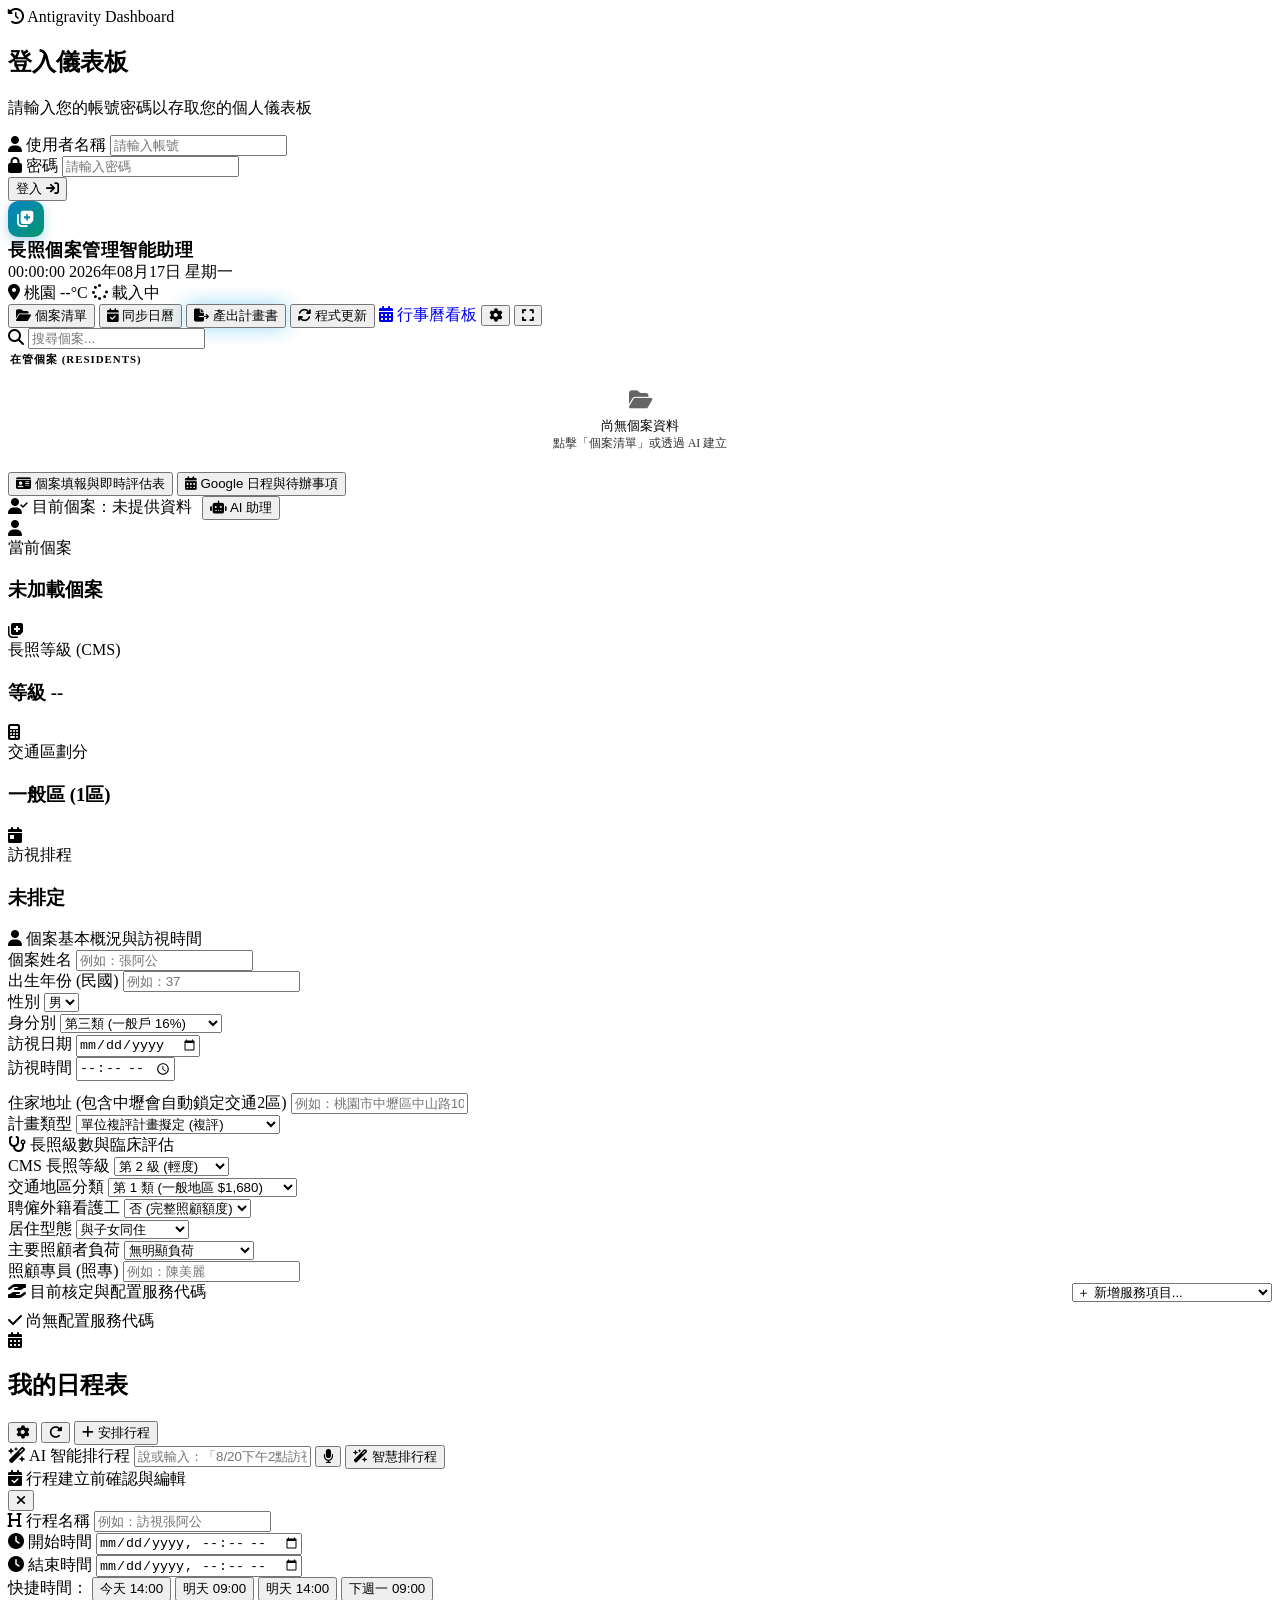
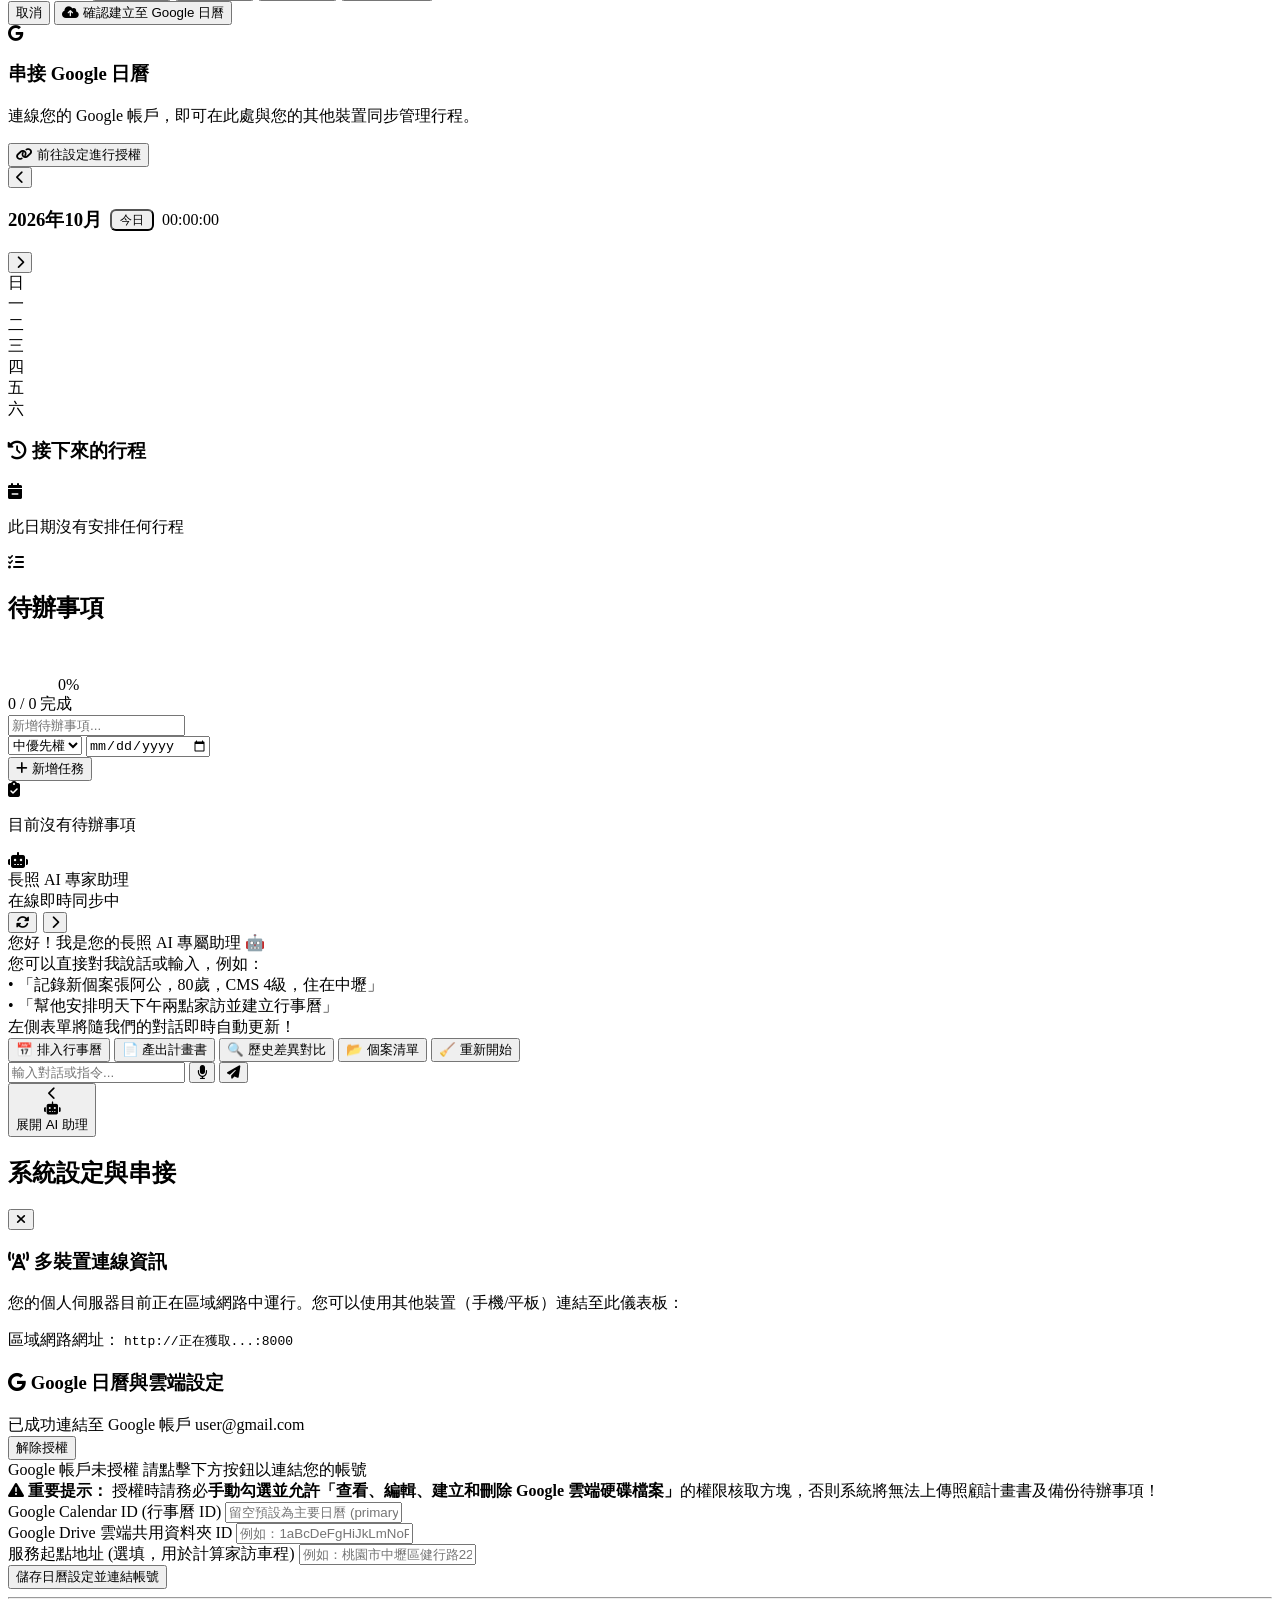
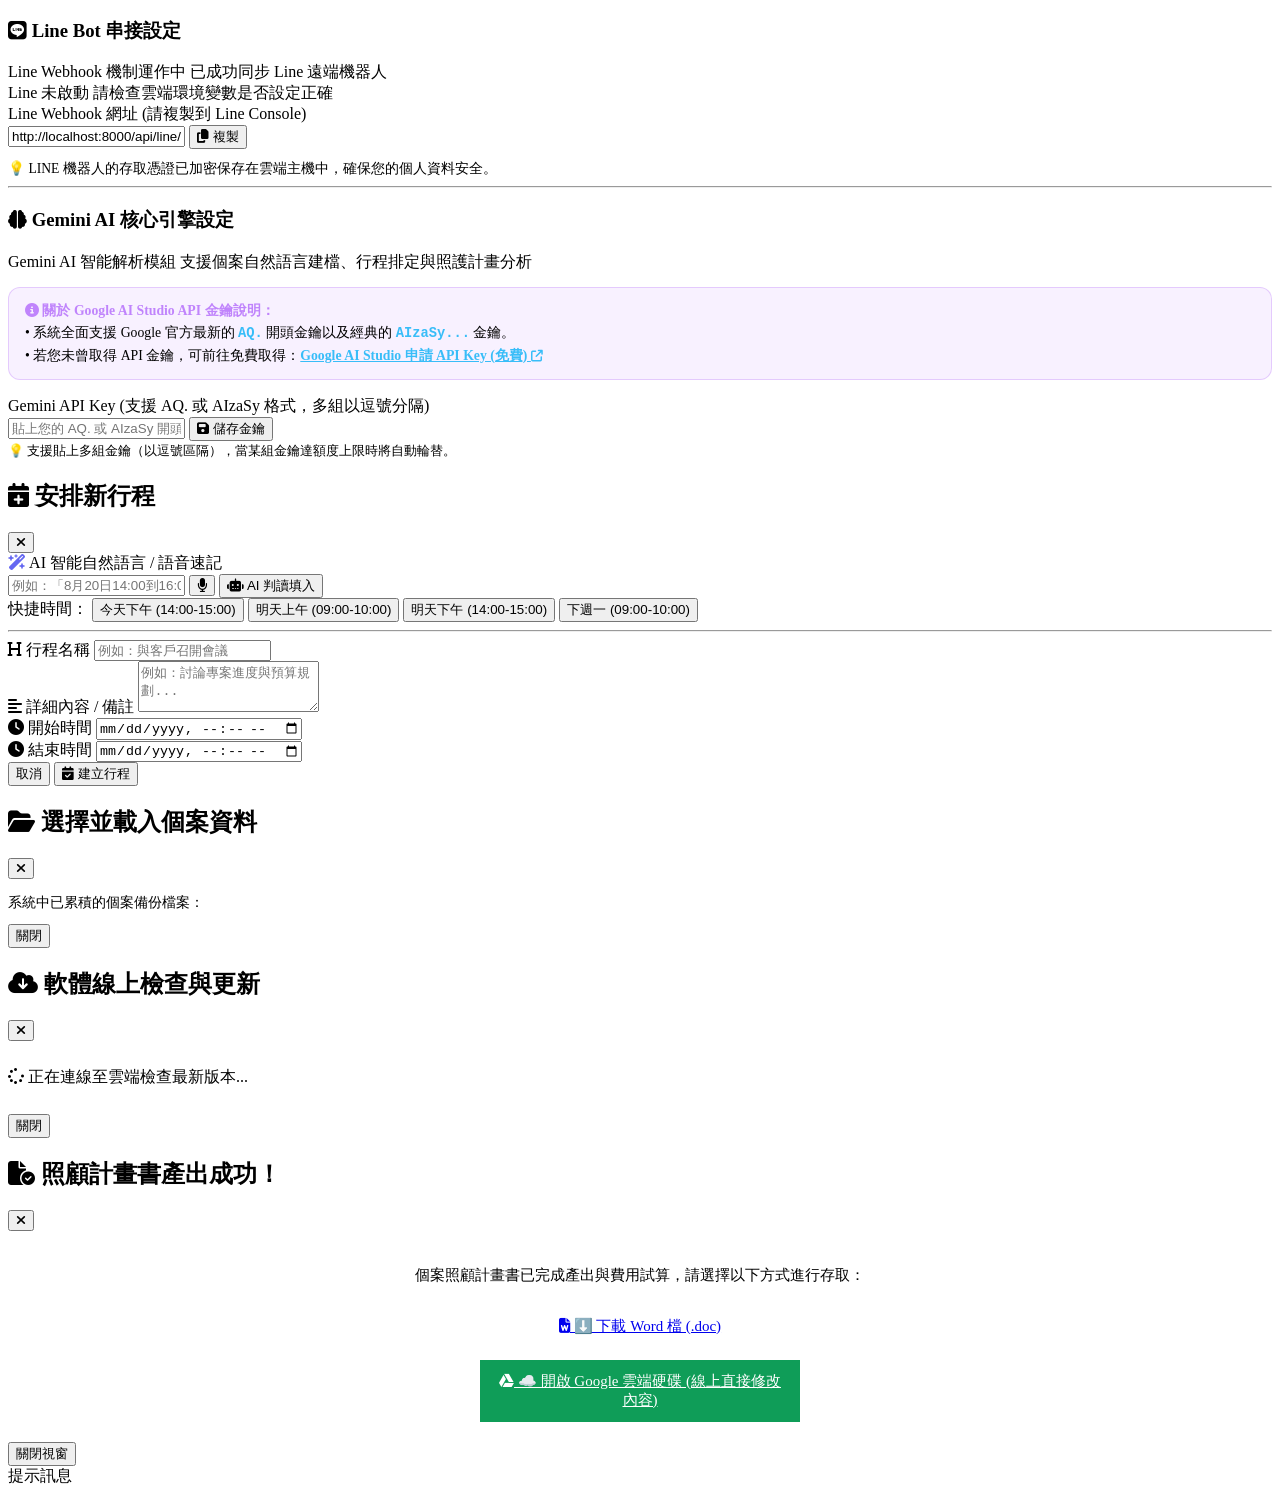
==== commit a515a77c: "feat(calendar): implement auto-month rollover for new day/month with manual navigation and inactivit" ====
--- a/static/index.html
+++ b/static/index.html
@@ -28,7 +28,12 @@
     <!-- FontAwesome for Icons -->
     <link rel="stylesheet" href="https://cdnjs.cloudflare.com/ajax/libs/font-awesome/6.4.0/css/all.min.css">
     <!-- Main Stylesheet -->
-    <link rel="stylesheet" href="/styles.css?v=36.0">
+    <link rel="stylesheet" href="/styles.css?v=37.0">
+    <script>
+        if (window.location.pathname === "/" && (window.innerWidth <= 1024 || /iPad|Tablet|Android/i.test(navigator.userAgent))) {
+            window.location.replace("/tablet");
+        }
+    </script>
 </head>
 <body data-theme="light">
     
@@ -468,12 +473,13 @@
                             <div id="calendar-connected-state" class="calendar-inner-grid">
                                 <div class="mini-calendar-container">
                                     <div class="mini-calendar-header">
-                                        <button onclick="changeMonth(-1)"><i class="fa-solid fa-chevron-left"></i></button>
-                                        <div class="calendar-title-group">
-                                            <h3 id="mini-calendar-month-year">2026年6月</h3>
+                                        <button onclick="changeMonth(-1)" title="上一月"><i class="fa-solid fa-chevron-left"></i></button>
+                                        <div class="calendar-title-group" style="display: flex; align-items: center; gap: 8px;">
+                                            <h3 id="mini-calendar-month-year" onclick="goToToday()" style="cursor: pointer;" title="點擊回到當月/今天">2026年10月</h3>
+                                            <button id="btn-calendar-today" class="btn btn-secondary btn-sm hidden" onclick="goToToday()" style="font-size: 0.75rem; padding: 2px 8px; border-radius: 6px; line-height: 1.2;" title="回到今日">今日</button>
                                             <span id="mini-calendar-clock" class="mini-calendar-clock hidden">00:00:00</span>
                                         </div>
-                                        <button onclick="changeMonth(1)"><i class="fa-solid fa-chevron-right"></i></button>
+                                        <button onclick="changeMonth(1)" title="下一月"><i class="fa-solid fa-chevron-right"></i></button>
                                     </div>
                                     <div class="mini-calendar-weekdays">
                                         <div>日</div><div>一</div><div>二</div><div>三</div><div>四</div><div>五</div><div>六</div>
@@ -905,6 +911,6 @@
     </div>
 
     <!-- Main JS logic -->
-    <script src="/app.js?v=36.0"></script>
+    <script src="/app.js?v=37.0"></script>
 </body>
 </html>
